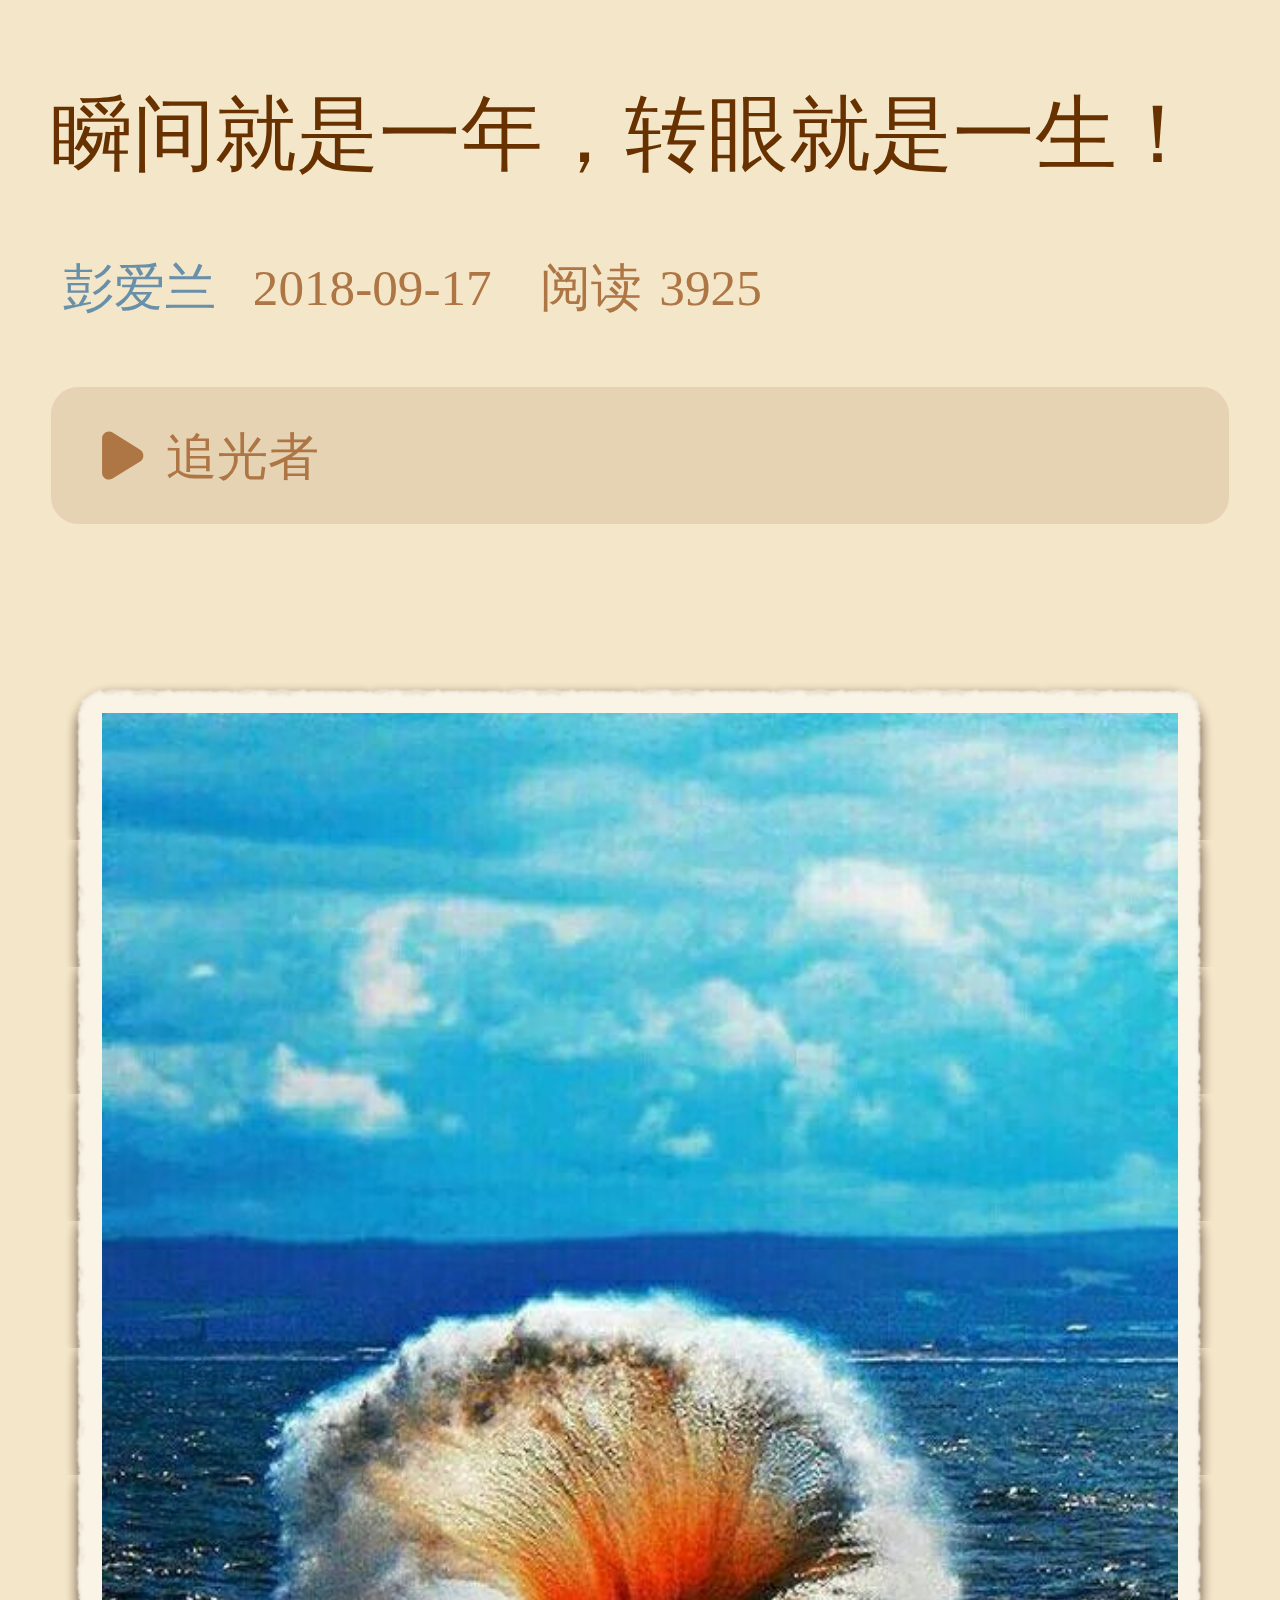
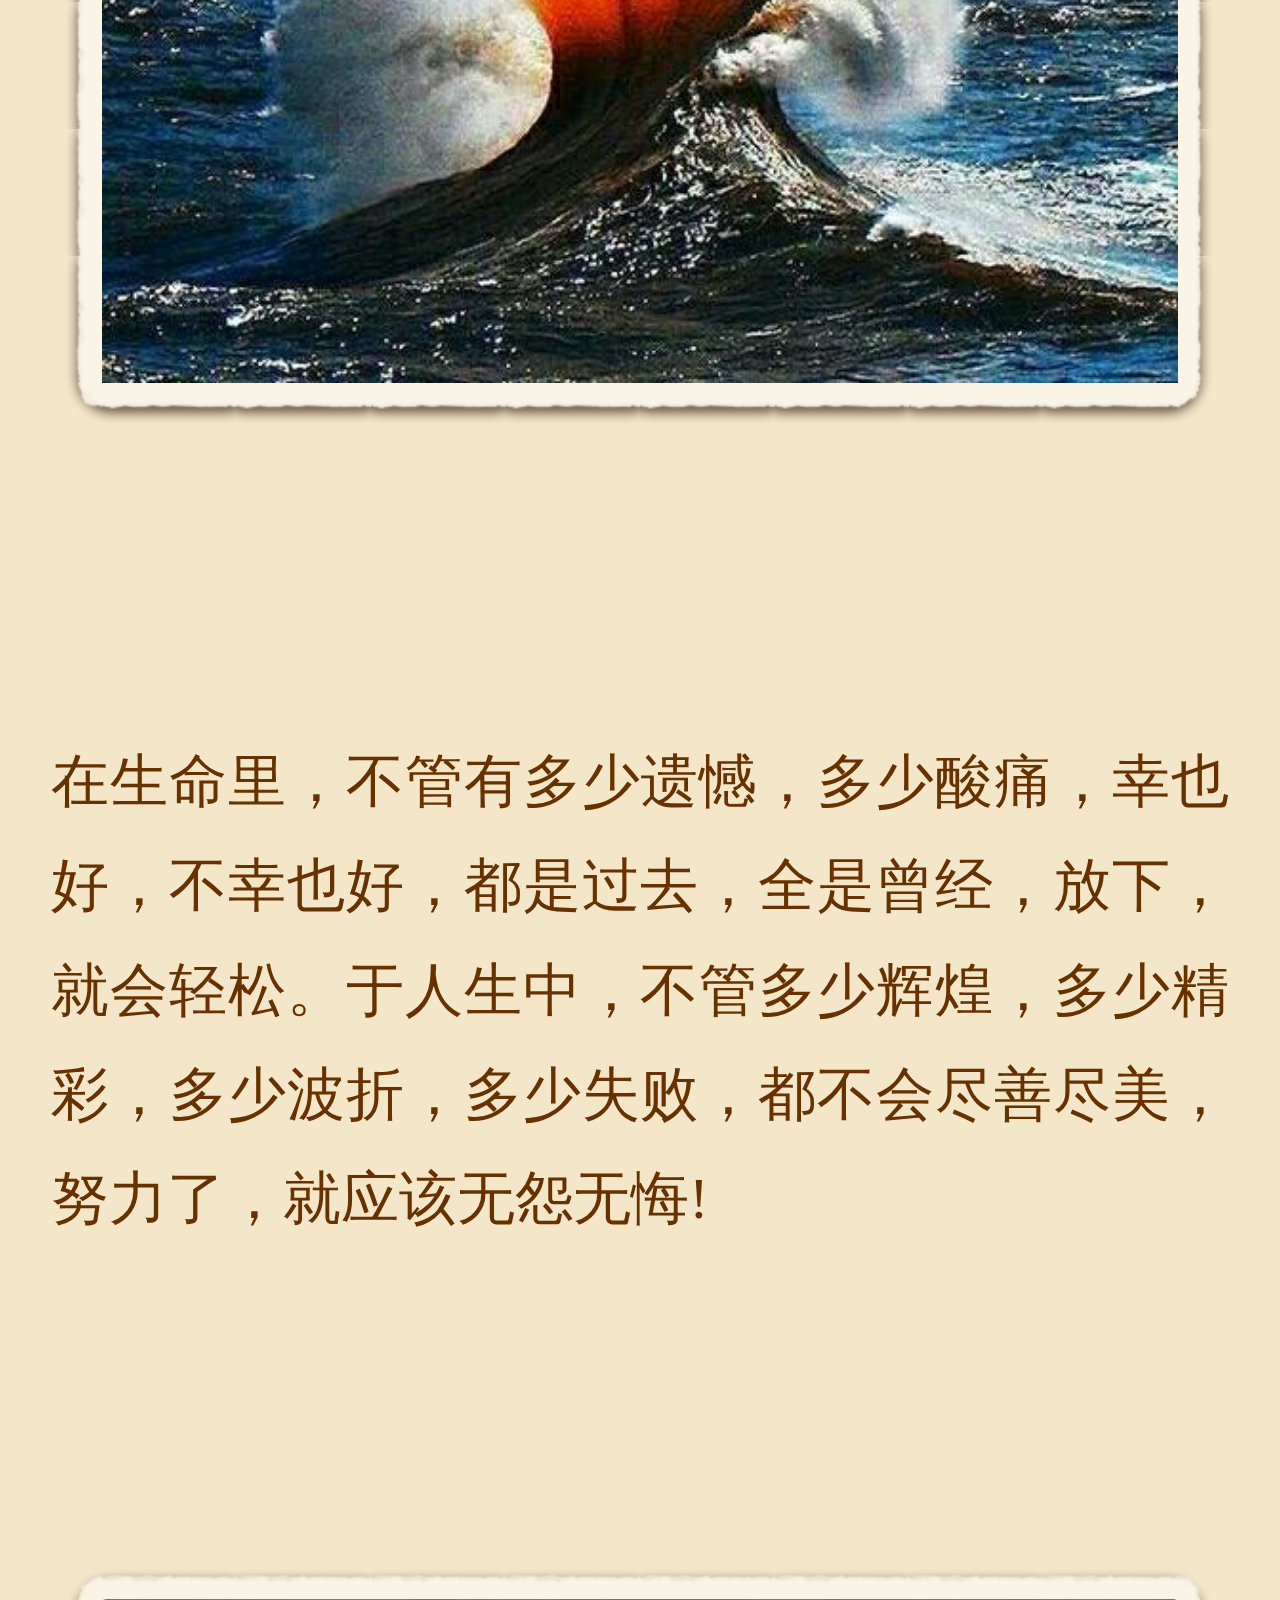
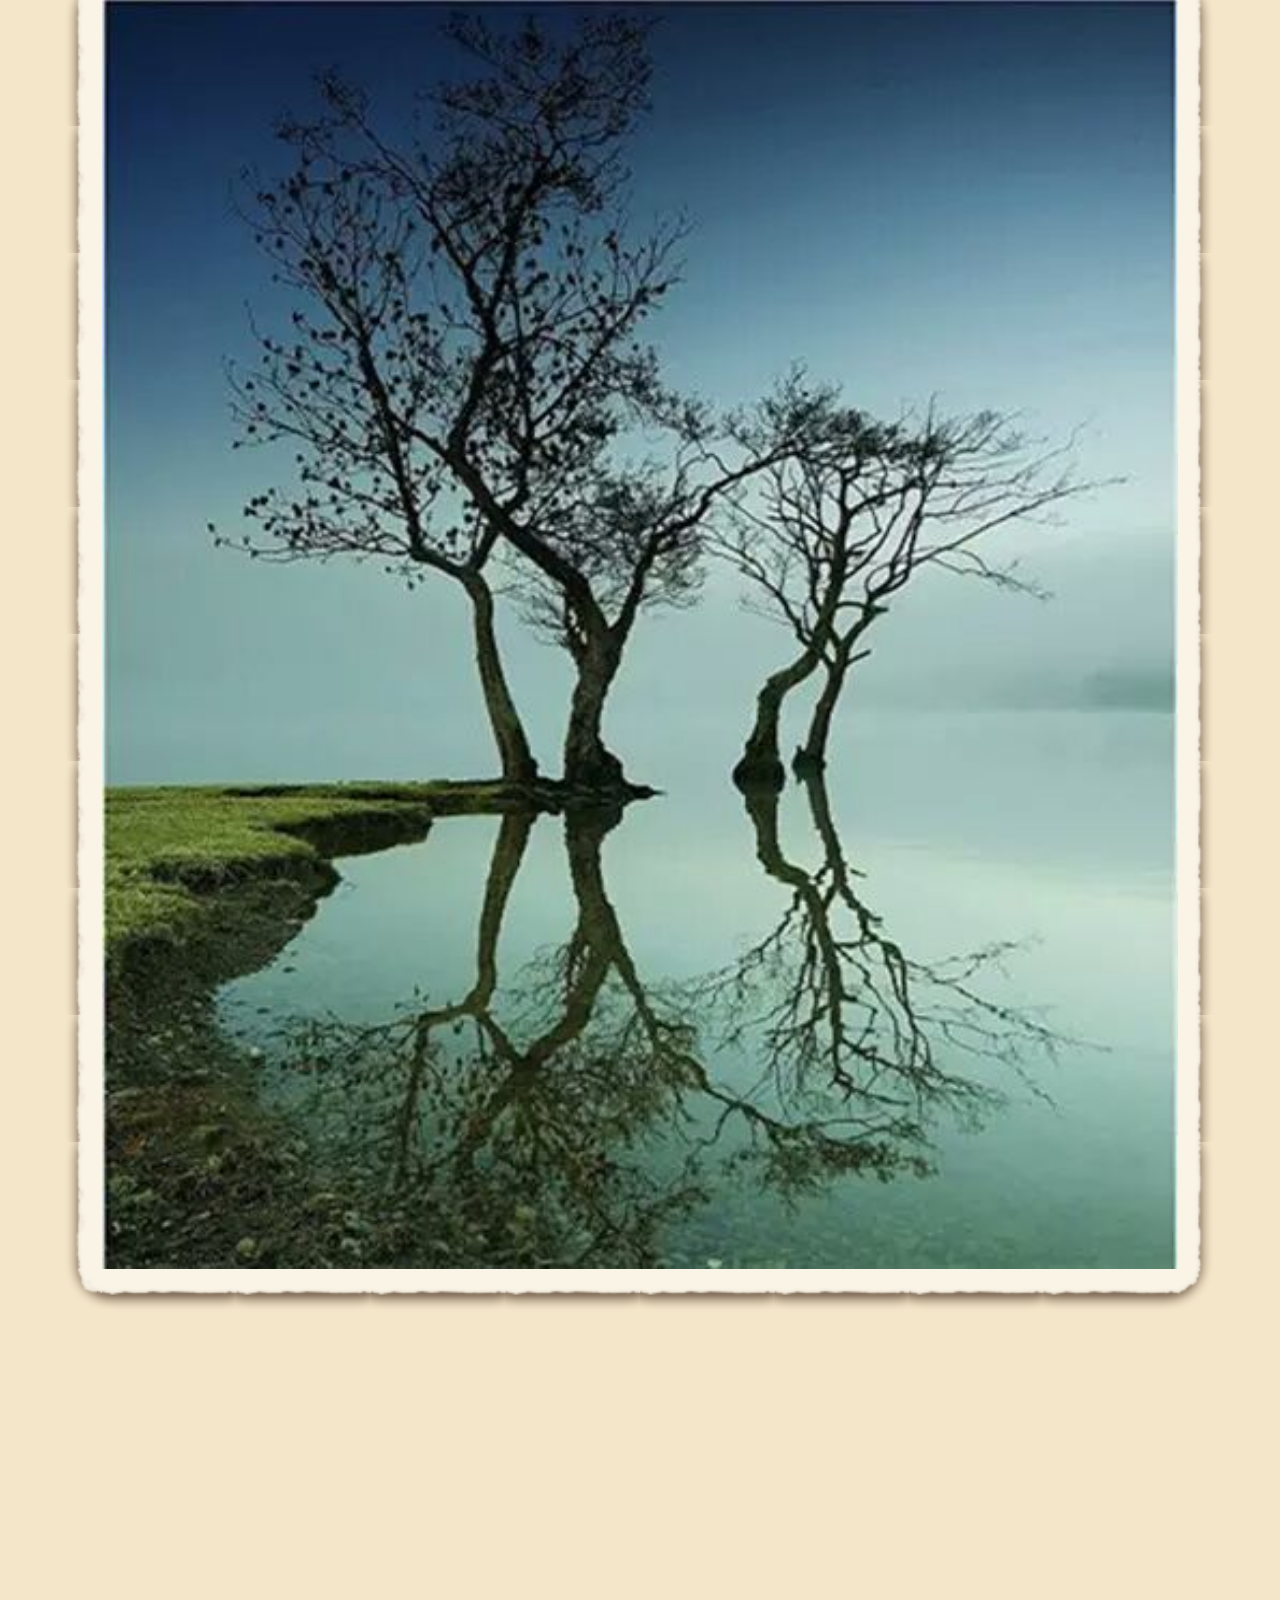
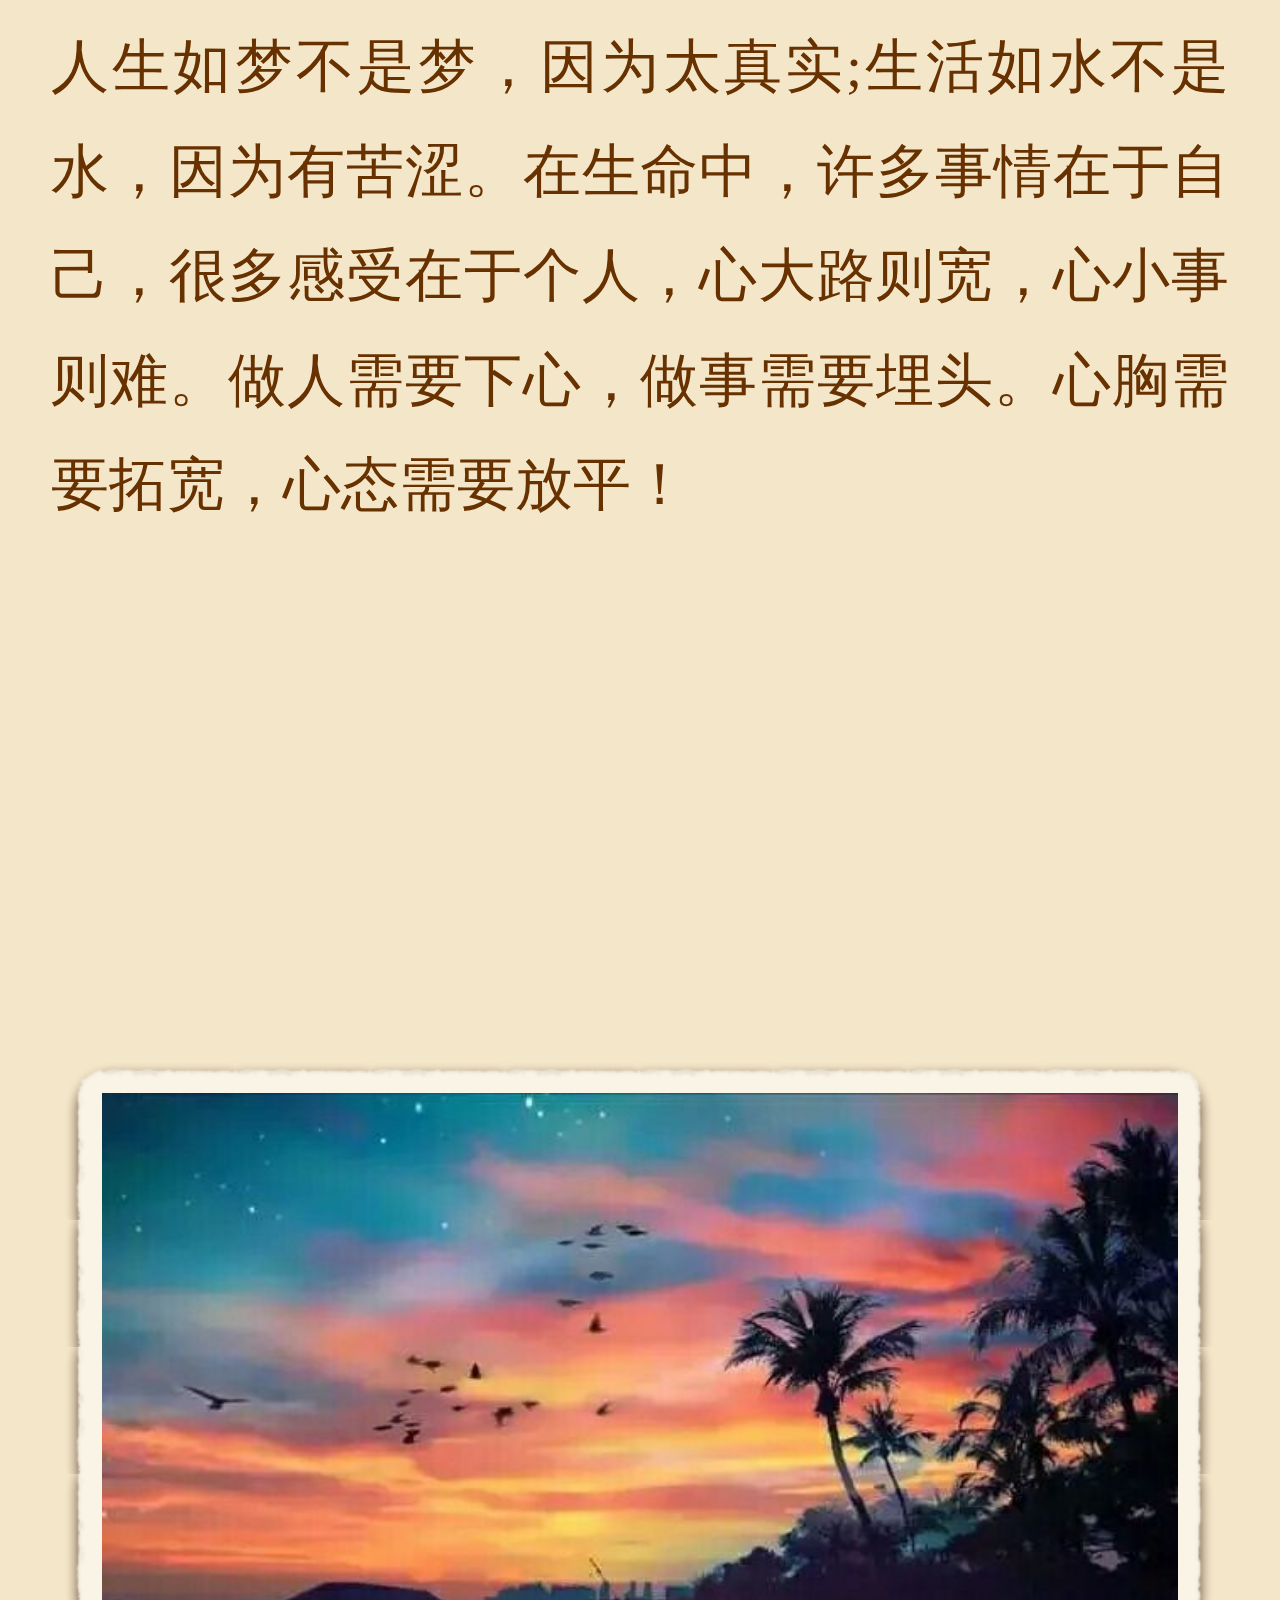
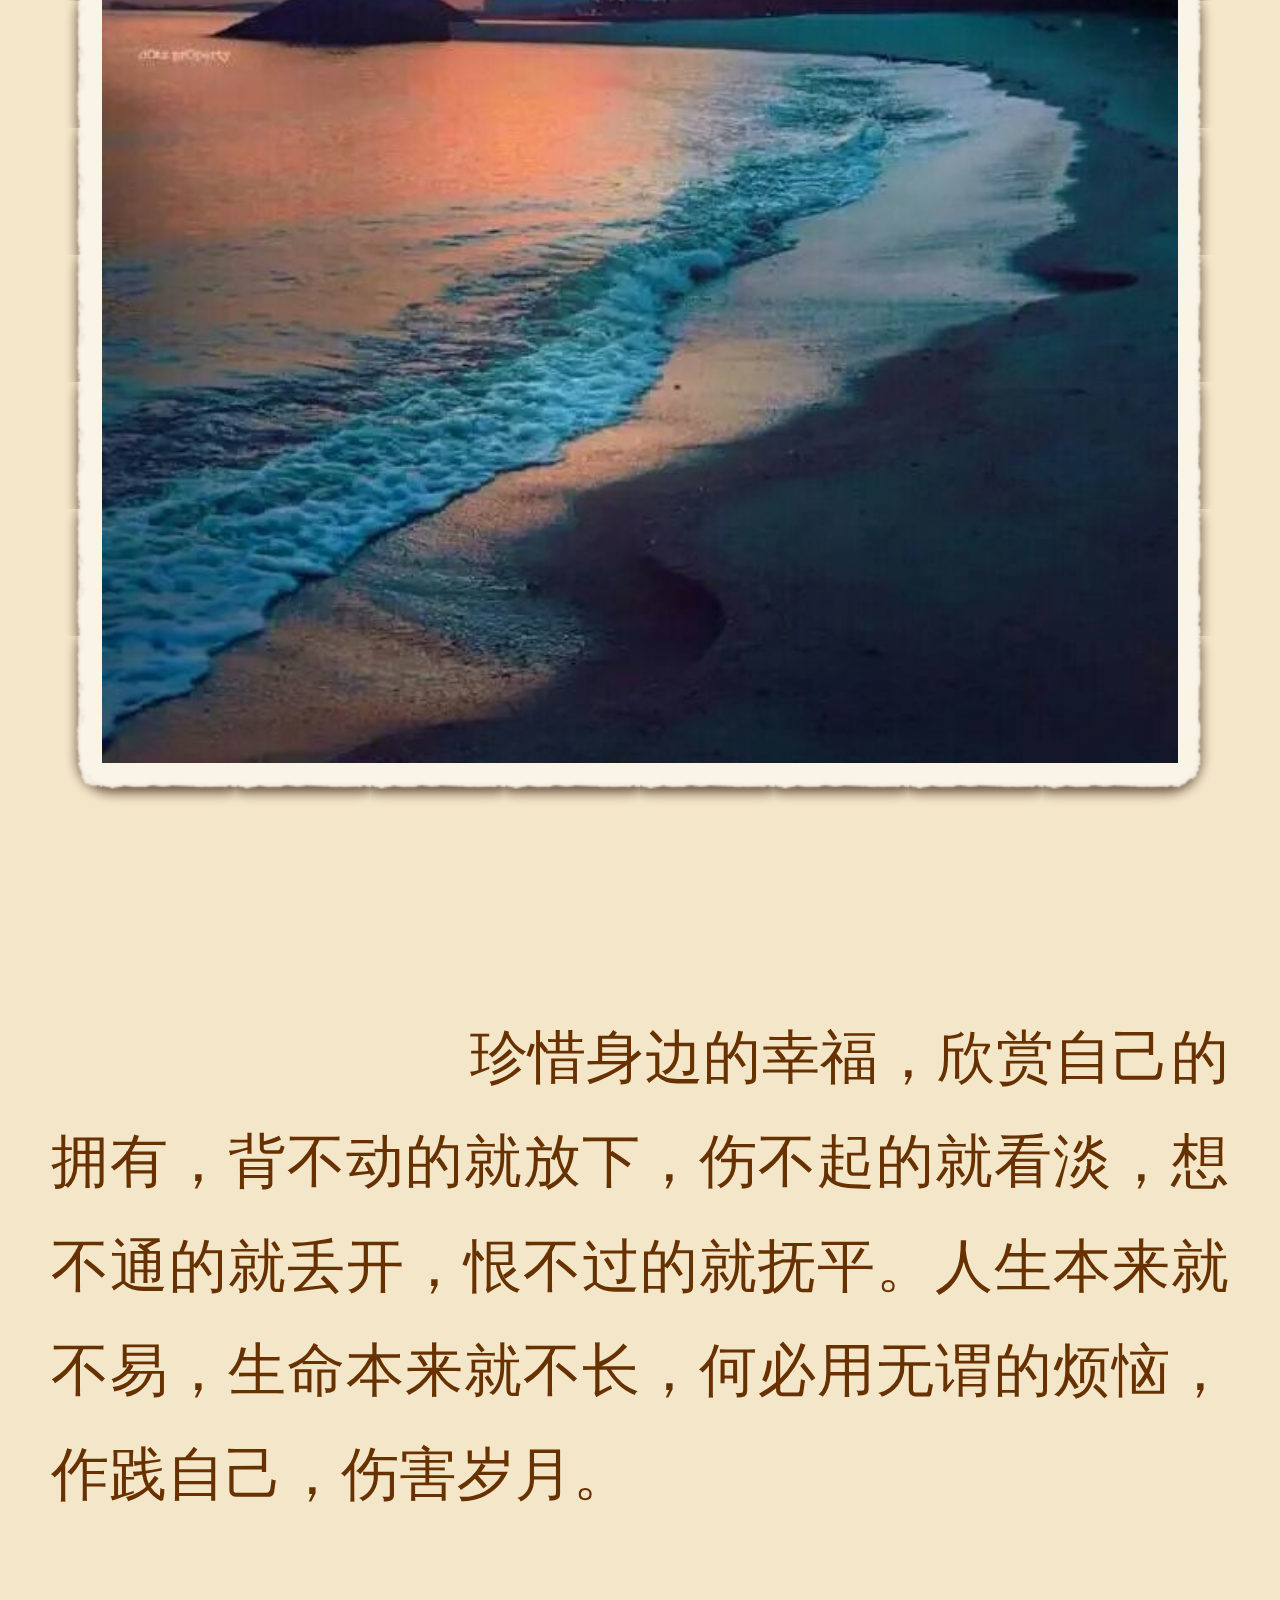
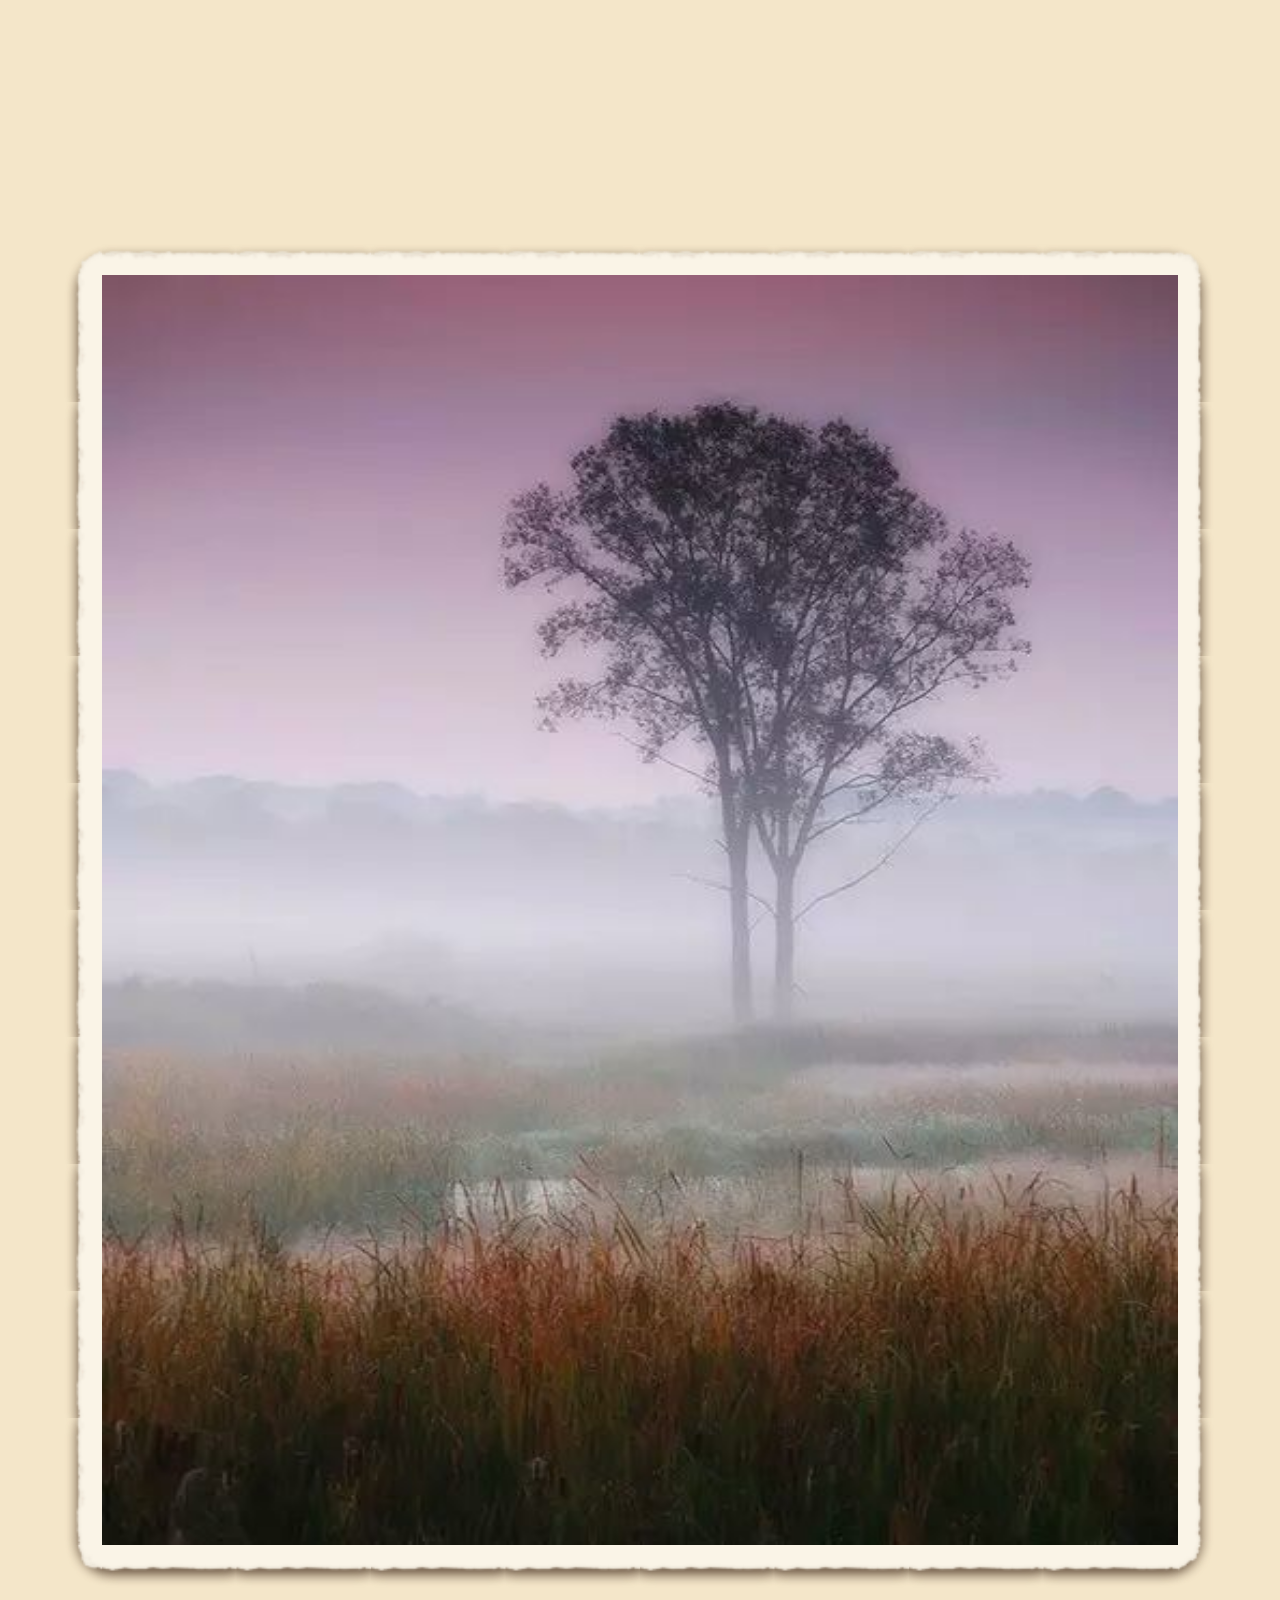
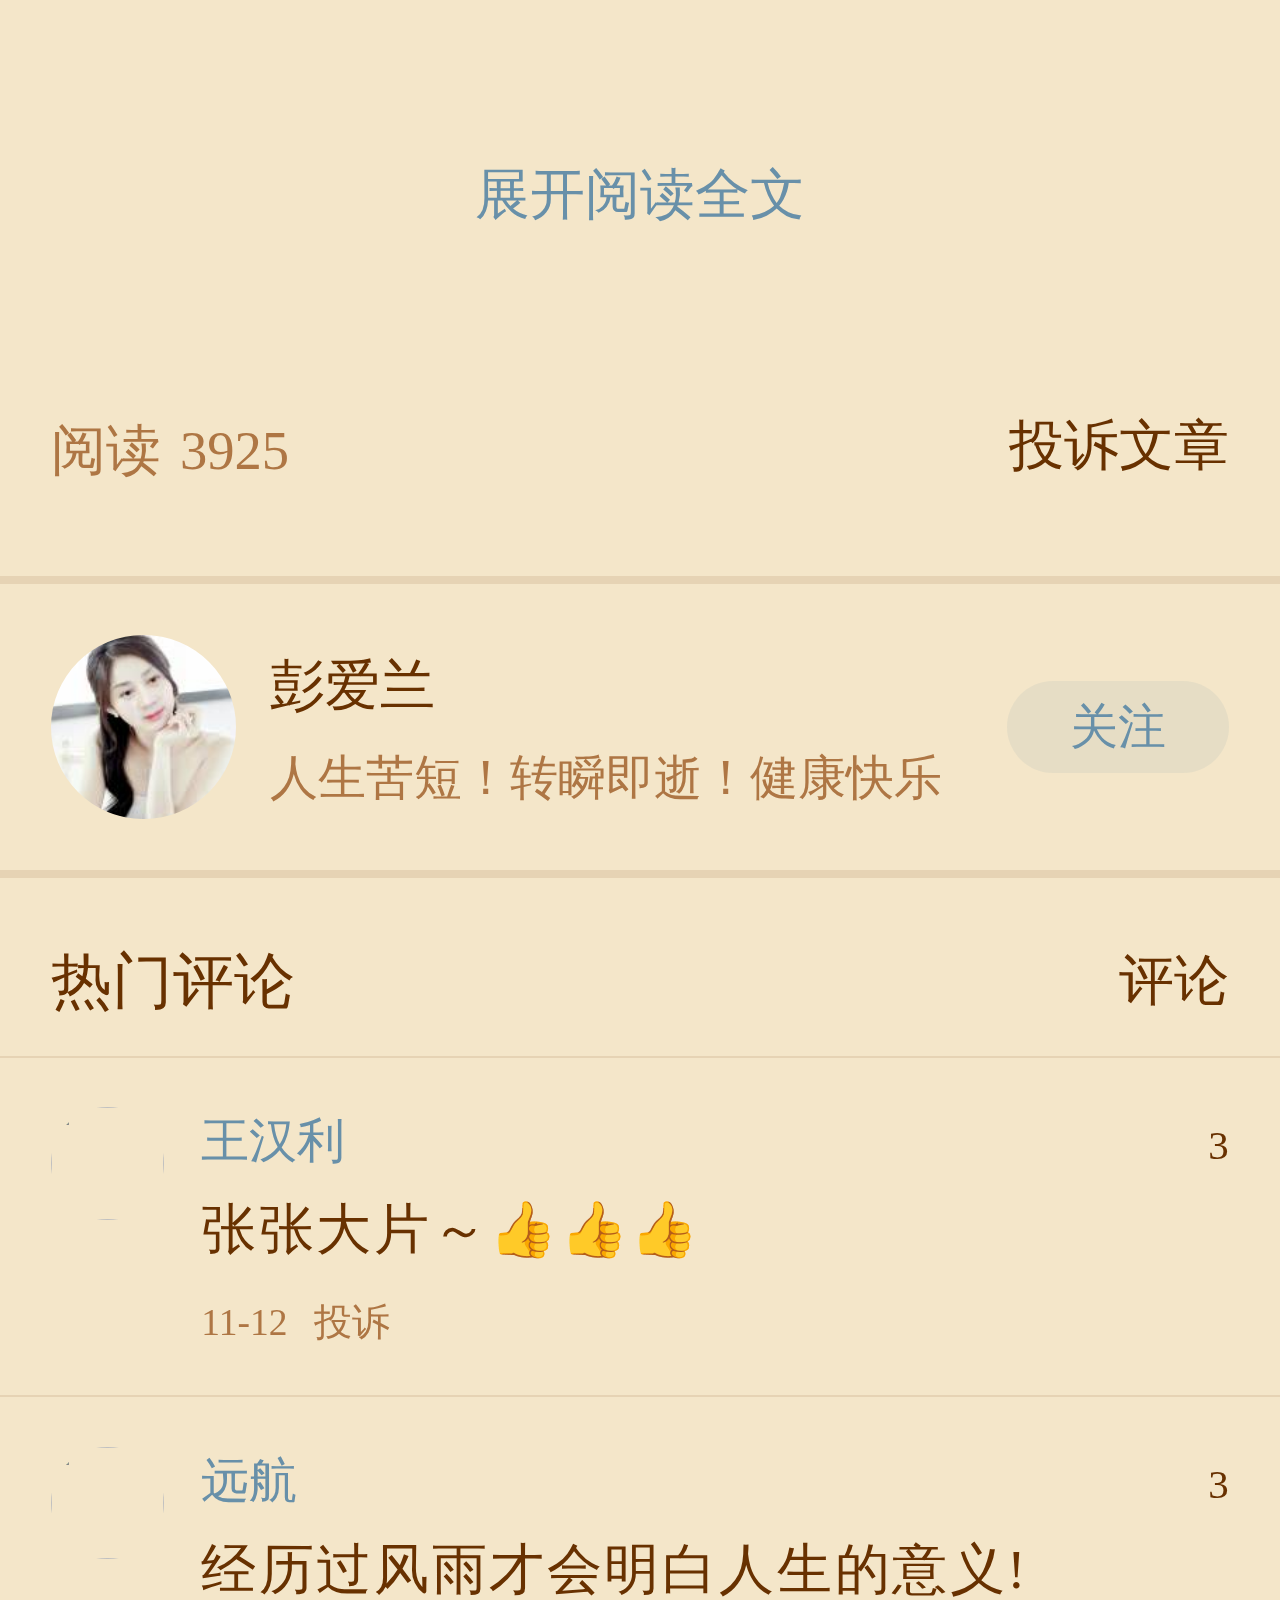
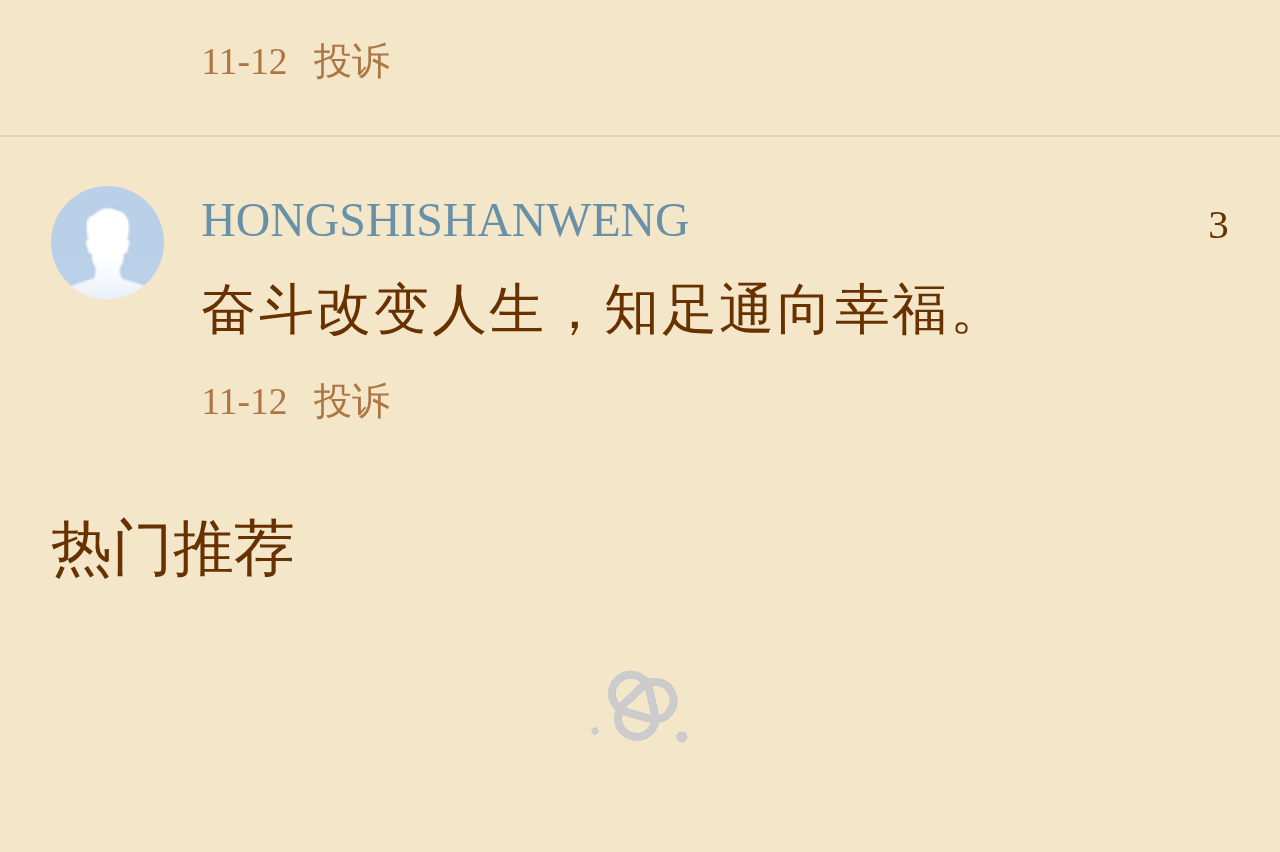
==== 111/index.html @ ae148551 "美篇" ====
<!DOCTYPE html>
<html lang="en">
<head>
    <meta charset="UTF-8">
    <meta name="viewport" content="width=device-width, initial-scale=1, maximum-scale=1, user-scalable=no">
    <title>瞬间就是一年，转眼就是一生！</title>
    <link rel="stylesheet" href="css/icon.css">
    <link rel="stylesheet" href="css/normalize.css">
    <link rel="stylesheet" href="css/index.css">
    <script type="text/javascript" src="js/rem.js"></script>
    <style>
        .mp-article-music-migu-fixed{display: none;}
        .mp-article-images-item-img,.mp-article-images-item{height: 7.44rem;width:6.3rem; background-size: cover;}
    </style>
</head>
<body>

<div class="mp-frame mp-article" style="background-color: rgb(244, 230, 201);  background-image: none;">
    <div class="mp-article-bgfixed repeat"></div>
    <div class="mp-article-head"></div>
    <div class="mp-article-tpl" style="min-height: 667px;">
        <div class="mp-article-content-container">
            <div class="mp-article-content">
                <div class="mp-article-content-head"></div>
                <div class="mp-article-content-area">
                    <div class="mp-article-caption">
                        <div class="mp-article-caption-wrap">
                            <div class="mp-article-caption-pure">
                                <h2 class="mp-article-caption-title">
                                    <em class="mp-article-caption-title-word" style="color: rgb(104, 49, 0);">
                                瞬间就是一年，转眼就是一生！
                            </em></h2>
                                <div class="mp-article-caption-subhead">
                                    <div class="mp-article-caption-subhead-author" style="color: rgb(104, 144, 169);">
                                        彭爱兰
                                    </div>
                                    <div class="mp-article-caption-subhead-info"><span
                                            class="mp-article-caption-subhead-time" style="color: rgb(174, 118, 68);">
        2018-09-17
      </span> <span class="mp-article-caption-subhead-count"
                    style="color: rgb(174, 118, 68);"><span>阅读</span><span>3925</span></span></div>
                                </div>
                            </div>  </div>
                    </div>
                    <div  class="mp-article-music">

                        <audio src="" id="media" width="1" height="1" preload></audio>

                        <div  class="mp-article-music-static" id="play-pause-button"
                             style="background-color: rgba(104, 49, 0, 0.1);">
                            <div class="mp-article-music-static-hand">
                                <i class="mp-article-music-static-play"
                                   style="color: rgb(174, 118, 68);"></i>
                            </div>
                            <div class="mp-article-music-static-title">
                                <span class="mp-article-music-static-music-name"
                                      style="color: rgb(174, 118, 68);">追光者</span>
                            </div>
                        </div>
                        <div data-v-48fe80ac=""  class="mp-article-music-migu-fixed" style="">
                            <div data-v-48fe80ac="" class="mp-article-music-fixed-icon"
                                 style="font-size: 32px; height: 32px; width: 32px; background-color: rgba(104, 49, 0, 0.6);">
                                <i data-v-48fe80ac="" class="iconfont icon-music"
                                   style="color: rgb(244, 230, 201);"></i></div>  </div> </div>
                      
                    <div class="mp-article-images">
                        <div class="mp-article-images-border">
                            <div class="mp-article-images-item"
                                 style="  background-color: rgba(255, 255, 255, 0);">
                                <div class="mp-article-images-item-mask" style="opacity: 0;"></div>
                                <img class="mp-article-images-item-img"
                                     src="image/1.jpg"
                                     style="border-color: rgb(255, 255, 255); "></div>

                        </div>
                    </div>  
                    <div class="mp-article-texts" style="color: rgb(104, 49, 0);">
                        <div class="mp-article-texts-word">
                            <h3>在生命里，不管有多少遗憾，多少酸痛，幸也好，不幸也好，都是过去，全是曾经，放下，就会轻松。于人生中，不管多少辉煌，多少精彩，多少波折，多少失败，都不会尽善尽美，努力了，就应该无怨无悔!<br>
                        </h3></div>
                    </div>  
                    <div class="mp-article-images">
                        <div class="mp-article-images-border">
                            <div class="mp-article-images-item"
                                 style="   background-color: rgba(255, 255, 255, 0);">
                                <div class="mp-article-images-item-mask" style="opacity: 0;"></div>
                                <img class="mp-article-images-item-img"
                                     src="image/2.jpg"
                                     lazy="loaded"
                                     style="border-color: rgb(255, 255, 255);   "></div>
                        </div>
                    </div>  
                    <div class="mp-article-texts" style="color: rgb(104, 49, 0);">
                        <div class="mp-article-texts-word">
                            <h3>人生如梦不是梦，因为太真实;生活如水不是水，因为有苦涩。在生命中，许多事情在于自己，很多感受在于个人，心大路则宽，心小事则难。做人需要下心，做事需要埋头。心胸需要拓宽，心态需要放平！<br>
                        </h3>
                        </div>
                    </div>  
                    <div class="mp-article-images">
                        <div class="mp-article-images-border">
                            <div class="mp-article-images-item" style="  ">
                                <div class="mp-article-images-item-mask"></div>
                                <img class="mp-article-images-item-img"
                                     src="image/3.jpg"
                                     lazy="loading"
                                     style="border-color: rgb(255, 255, 255);   "></div>
                        </div>
                    </div>  
                    <div class="mp-article-texts" style="color: rgb(104, 49, 0);">
                        <div class="mp-article-texts-word"><h3>
                            珍惜身边的幸福，欣赏自己的拥有，背不动的就放下，伤不起的就看淡，想不通的就丢开，恨不过的就抚平。人生本来就不易，生命本来就不长，何必用无谓的烦恼，作践自己，伤害岁月。<br></h3>
                        </div>
                    </div>  
                    <div class="mp-article-images">
                        <div class="mp-article-images-border">
                            <div class="mp-article-images-item" style="  ">
                                <div class="mp-article-images-item-mask"></div>
                                <img class="mp-article-images-item-img"
                                     src="image/4.jpg"
                                     lazy="loading"
                                     style="border-color: rgb(255, 255, 255);   "></div>
                        </div>
                    </div>  
                    <div class="mp-article-texts" style="color: rgb(104, 49, 0); display: none;">
                        <div class="mp-article-texts-word">
                            <h3>从容达观一些，轻松自在一些，豁达随意一些。凡事当有度，做人应知足，追求完满的人生是好的，向往高质量的生活是好的，但在通往前行的路上，别忘了带上知足的心！<br></h3>
                        </div>
                    </div>  
                    <div class="mp-article-images" style="display: none;">
                        <div class="mp-article-images-border">
                            <div class="mp-article-images-item" style="  ">
                                <div class="mp-article-images-item-mask"></div>
                                <img class="mp-article-images-item-img"
                                     src="image/5.jpg"
                                     lazy="loading"
                                     style="border-color: rgb(255, 255, 255);   "></div>
                        </div>
                    </div>  
                    <div class="mp-article-texts" style="color: rgb(104, 49, 0); display: none;">
                        <div class="mp-article-texts-word"><h3>
                            人生不过四季：春、夏、秋、冬，四季虽能轮回，但生命不会重来，只有春种一粒粟，才能秋收万颗子。<br></h3></div>
                    </div>  
                    <div class="mp-article-images" style="display: none;">
                        <div class="mp-article-images-border">
                            <div class="mp-article-images-item" style="  ">
                                <div class="mp-article-images-item-mask"></div>
                                <img class="mp-article-images-item-img"
                                     src="image/6.jpg"
                                     lazy="loading"
                                     style="border-color: rgb(255, 255, 255);  "></div>
                        </div>
                    </div>  
                    <div class="mp-article-texts" style="color: rgb(104, 49, 0); display: none;">
                        <div class="mp-article-texts-word">
                            <h3>其实，生命不过三天：昨天、今天、明天，日夜虽能更替，但是，昨天如水，逝而不返；今天虽在，正在流走；明天在即，却也来之即逝，只有放下昨天，珍惜今天，才能无悔明天。<br></h3>
                        </div>
                    </div>  
                    <div class="mp-article-images" style="display: none;">
                        <div class="mp-article-images-border">
                            <div class="mp-article-images-item" style="  ">
                                <div class="mp-article-images-item-mask"></div>
                                <img class="mp-article-images-item-img"
                                     src="image/7.jpg"
                                     lazy="loading"
                                     style="border-color: rgb(255, 255, 255);  "></div>
                        </div>
                    </div>  
                    <div class="mp-article-texts" style="color: rgb(104, 49, 0); display: none;">
                        <div class="mp-article-texts-word"><h3>
                            其实，生活不过两天，白天、黑天，日夜交换，日子不息，唯有心情好，才能质量高。一瞬间就是一年，一转眼就是一生。<br></h3></div>
                    </div>  
                    <div class="mp-article-images" style="display: none;">
                        <div class="mp-article-images-border">
                            <div class="mp-article-images-item" style="  ">
                                <div class="mp-article-images-item-mask"></div>
                                <img class="mp-article-images-item-img"
                                     src="image/8.jpg"
                                     lazy="loading"
                                     style="border-color: rgb(255, 255, 255);  "></div>
                        </div>
                    </div>  
                    <div class="mp-article-texts" style="color: rgb(104, 49, 0); display: none;">
                        <div class="mp-article-texts-word" style="text-align: c">
                            <h3> 要平凡，但不平庸；</h3>
                            <h3> 要大胆，但不大意；</h3>
                            <h3> 要敢说，但不空说；</h3>
                            <h3> 要多思，但不乱思；</h3>
                            <h3> 要大干，但不蛮干；</h3>
                            <h3> 要谦让，但不迁就；</h3>
                            <h3> 要虚心，但不虚荣；</h3>
                            <h3> 要勇敢，但不蛮横。
                                活泼而守纪律，天真而不幼稚，
                                勇敢而不鲁莽，倔强而有原则，
                                热情而不冲动，乐观而不盲目。<br></h3>
                        </div>
                    </div>  
                    <div class="mp-article-images" style="display: none;">
                        <div class="mp-article-images-border">
                            <div class="mp-article-images-item" style="  ">
                                <div class="mp-article-images-item-mask"></div>
                                <img class="mp-article-images-item-img"
                                     src="image/9.jpg"
                                     lazy="loading"
                                     style="border-color: rgb(255, 255, 255);  "></div>
                        </div>
                    </div>  
                    <div class="mp-article-texts" style="color: rgb(104, 49, 0); display: none;">
                        <div class="mp-article-texts-word">
                            <h3>在这个世界上，用情感活着是悲剧，用理智活着是喜剧。没有崎岖坎坷不叫攀登，没有痛苦烦恼不叫人生。<br></h3>
                        </div>
                    </div>     </div>
                <div class="mp-article-content-more" style="color: rgb(104, 144, 169);">
                    <div class="mp-article-content-more-wrap"><em class="mp-article-content-more-text">展开阅读全文</em> <i
                            class="mp-article-content-more-icon iconfont icon-arrow"></i></div>
                </div>
            </div>
            <div class="print-button"></div>
        </div>
    </div>
    <div class="mp-article-main">
        <div class="mp-report">
            <div class="mp-report-wrap">
                <div class="mp-report-read" style="color: rgb(174, 118, 68);"><em class="mp-report-read-title">阅读</em>
                    <span class="mp-report-read-count">
        3925
      </span></div>  <a class="mp-report-link" style="color: rgb(104, 49, 0);" href="complaint.html">投诉文章</a></div>
        </div>
        <div class="mp-author-link"
             style="border-top: 8px solid rgba(104, 49, 0, 0.1); border-bottom: 8px solid rgba(104, 49, 0, 0.1);">
            <div class="mp-author-link-wrap">
                <div class="mp-author-link-head"><img src="image/132.jpg" class="mp-author-link-head-img">
                </div>
                <div class="mp-author-link-hand"><span class="mp-author-link-hand-btn"
                                                       style="background-color: rgba(104, 144, 169, 0.1); color: rgb(104, 144, 169);">关注</span>
                </div>
                <div class="mp-author-link-cont"><h3 class="mp-author-link-cap" style="color: rgb(104, 49, 0);">
                    彭爱兰
                </h3>
                    <div class="mp-author-link-desc"><span style="color: rgb(174, 118, 68);">人生苦短！转瞬即逝！健康快乐每一天！</span>
                    </div>
                </div>
            </div>
        </div>
        <div class="mp-comment">
            <div class="mp-comment-wrap">
                <div class="mp-comment-qrcode-banner"></div>
                <div class="mp-comment-head"><h3 class="mp-comment-caption" style="color: rgb(104, 49, 0);"><em
                        class="mp-comment-caption-txt">热门评论</em> </h3>
                    <div class="mp-comment-editor" style="color: rgb(104, 49, 0);"><i
                            class="mp-comment-editor-icon iconfont icon-tianjiapinglun"></i> <em
                            class="mp-comment-editor-txt">评论</em></div>
                </div>
                <!--<div class="mp-comment-area">
                    <div class="mp-comment-loading"><img src="image/133.gif"></div>
                </div>-->

                <div class="mp-comment-area">
                    <ul class="mp-comment-list">
                        <li class="mp-comment-list-item">
                            <div class="mp-comment-list-line" style="border-color: rgba(104, 49, 0, 0.1);"></div><!---->
                            <div class="mp-comment-list-view"><img
                                    src="./瞬间就是一年，转眼就是一生！_files/5d129791d7594b4796a5040d220053b2.jpg"
                                    class="mp-comment-list-view-img"> <!----></div>
                            <div class="mp-comment-list-area">
                                <div class="mp-comment-list-head">
                                    <div class="mp-comment-list-user" style="color: rgb(104, 144, 169);"><em
                                            class="mp-comment-list-user-txt">王汉利</em></div>
                                    <div class="mp-comment-list-thumbs" style="color: rgb(104, 49, 0);"><i
                                            class="mp-comment-list-thumbs-icon iconfont  icon-zan"></i> <span
                                            class="mp-comment-list-thumbs-txt">
                    3
                  </span></div>
                                </div>
                                <div class="mp-comment-list-word">
                                    <div class="mp-comment-list-word-detail">
                                        <div class="mp-comment-list-word-detail-cont" style="color: rgb(104, 49, 0);">
                                            张张大片～👍👍👍
                                        </div>
                                    </div>
                                    <div class="mp-comment-list-word-hand" style="color: rgb(104, 144, 169);">全文</div>
                                </div> <!---->
                                <div class="mp-comment-list-date">
                                    <div class="mp-comment-list-date-txt" style="color: rgb(174, 118, 68);"><span
                                            class="mp-comment-list-date-time">11-12</span> <span
                                            class="mp-comment-list-date-report">投诉</span></div>
                                </div>
                            </div>
                        </li>
                        <li class="mp-comment-list-item">
                            <div class="mp-comment-list-line" style="border-color: rgba(104, 49, 0, 0.1);"></div><!---->
                            <div class="mp-comment-list-view"><img src="./瞬间就是一年，转眼就是一生！_files/132(1)"
                                                                   class="mp-comment-list-view-img"> <!----></div>
                            <div class="mp-comment-list-area">
                                <div class="mp-comment-list-head">
                                    <div class="mp-comment-list-user" style="color: rgb(104, 144, 169);"><em
                                            class="mp-comment-list-user-txt">远航</em></div>
                                    <div class="mp-comment-list-thumbs" style="color: rgb(104, 49, 0);"><i
                                            class="mp-comment-list-thumbs-icon iconfont  icon-zan"></i> <span
                                            class="mp-comment-list-thumbs-txt">
                    3
                  </span></div>
                                </div>
                                <div class="mp-comment-list-word">
                                    <div class="mp-comment-list-word-detail">
                                        <div class="mp-comment-list-word-detail-cont" style="color: rgb(104, 49, 0);">
                                            经历过风雨才会明白人生的意义!
                                        </div>
                                    </div>
                                    <div class="mp-comment-list-word-hand" style="color: rgb(104, 144, 169);">全文</div>
                                </div> <!---->
                                <div class="mp-comment-list-date">
                                    <div class="mp-comment-list-date-txt" style="color: rgb(174, 118, 68);"><span
                                            class="mp-comment-list-date-time">11-12</span> <span
                                            class="mp-comment-list-date-report">投诉</span></div>
                                </div>
                            </div>
                        </li>
                        <li class="mp-comment-list-item">
                            <div class="mp-comment-list-line" style="border-color: rgba(104, 49, 0, 0.1);"></div><!---->
                            <div class="mp-comment-list-view"><img
                                    src="[data-uri]"
                                    class="mp-comment-list-view-img"> <!----></div>
                            <div class="mp-comment-list-area">
                                <div class="mp-comment-list-head">
                                    <div class="mp-comment-list-user" style="color: rgb(104, 144, 169);"><em
                                            class="mp-comment-list-user-txt">HONGSHISHANWENG</em></div>
                                    <div class="mp-comment-list-thumbs" style="color: rgb(104, 49, 0);"><i
                                            class="mp-comment-list-thumbs-icon iconfont  icon-zan"></i> <span
                                            class="mp-comment-list-thumbs-txt">
                    3
                  </span></div>
                                </div>
                                <div class="mp-comment-list-word">
                                    <div class="mp-comment-list-word-detail">
                                        <div class="mp-comment-list-word-detail-cont" style="color: rgb(104, 49, 0);">
                                            奋斗改变人生，知足通向幸福。
                                        </div>
                                    </div>
                                    <div class="mp-comment-list-word-hand" style="color: rgb(104, 144, 169);">全文</div>
                                </div> <!---->
                                <div class="mp-comment-list-date">
                                    <div class="mp-comment-list-date-txt" style="color: rgb(174, 118, 68);"><span
                                            class="mp-comment-list-date-time">11-12</span> <span
                                            class="mp-comment-list-date-report">投诉</span></div>
                                </div>
                            </div>
                        </li>
                    </ul> <!----> <!----> </div>

            </div>
        </div>
        <div class="mp-recommend">
            <div class="mp-recommend-wrap"><h3 class="mp-recommend-caption" style="color: rgb(104, 49, 0);">
                <span>热门推荐</span></h3>
                <div class="mp-recommend-cont">
                    <div class="mp-recommend-loading"><img src="image/133.gif"></div>
                     </div>
            </div>
        </div>
    </div>
    <div class="mp-article-foot" style="margin-top: 60px;"></div>

</div>
</div>





</body>
<script type="text/javascript" src="js/jquery.min.js"></script>
<script type="text/javascript" src="js/vue.min.js"></script>
<script type="text/javascript" src="js/music.js"></script>
<script type="text/javascript" src="js/index.js"></script>
</html>
---- 111/css/icon.css ----
@font-face {
    font-family: iconfont;
    src: url(//ss2.meipian.me/cdn/article/app/tpl-common/fonts/iconfont.48691c3.eot);
    src: url(//ss2.meipian.me/cdn/article/app/tpl-common/fonts/iconfont.48691c3.eot#iefix) format("embedded-opentype"), url(//ss2.meipian.me/cdn/article/app/tpl-common/fonts/iconfont.0669567.ttf) format("truetype"), url(//ss2.meipian.me/cdn/article/app/tpl-common/img/iconfont.6acafcb.svg#iconfont) format("svg")
}
.iconfont {
    font-family: iconfont !important;
    font-size: .16rem;
    font-style: normal;
    -webkit-font-smoothing: antialiased;
    -moz-osx-font-smoothing: grayscale
}
.icon-ioscloseoutline:before {
    content: "\E634"
}
.icon-close:before {
    content: "\E63C"
}
.icon-icon-test:before {
    content: "\E622"
}
.icon-replay:before {
    content: "\E7AB"
}
.icon-zhongbo:before {
    content: "\E621"
}
.icon-mp:before {
    content: "\E602"
}
.icon-meipianlogo:before {
    content: "\E603"
}
.icon-zan:before {
    content: "\E604"
}
.icon-zanpast:before {
    content: "\E605"
}
.icon-arrow:before {
    content: "\E606"
}
.icon-download:before {
    content: "\E607"
}
.icon-music:before {
    content: "\E608"
}
.icon-hua:before {
    content: "\E609"
}
.icon-hua1:before {
    content: "\E60A"
}
.icon-shijian:before {
    content: "\E60B"
}
.icon-yuedu:before {
    content: "\E60C"
}
.icon-iconfontlink:before {
    content: "\E60D"
}
.icon-play:before {
    content: "\E60E"
}
.icon-pause:before {
    content: "\E60F"
}
.icon-ok:before {
    content: "\E610"
}
.icon-gou:before {
    content: "\E611"
}
.icon-xiazai:before {
    content: "\E612"
}
.icon-xiazai1:before {
    content: "\E613"
}
.icon-pinglun:before {
    content: "\E614"
}
.icon-dianzan:before {
    content: "\E615"
}
.icon-yuedu1:before {
    content: "\E616"
}
.icon-pinglun1:before {
    content: "\E617"
}
.icon-tianjiapinglun:before {
    content: "\E635"
}
.icon-guanzhu:before {
    content: "\E638"
}
.icon-yinle:before {
    content: "\E639"
}
.icon-zanting:before {
    content: "\E640"
}
.icon-shuangjiantou:before {
    content: "\E641"
}
.icon-cailing:before {
    content: "\E642"
}
.icon-bofang:before {
    content: "\E643"
}
.icon-quanxianshezhi:before {
    content: "\E64E"
}
.icon-choujianpinggu:before {
    content: "\E64F"
}
.icon-yonghushenhe:before {
    content: "\E650"
}
.icon-shujutongji:before {
    content: "\E651"
}
.icon-jubao:before {
    content: "\E652"
}
.icon-wenzhangshenhe:before {
    content: "\E655"
}
.icon-celvepeizhi:before {
    content: "\E656"
}
.icon-wenzhangshenhetongji:before {
    content: "\E659"
}
.icon-wenzhangshensu:before {
    content: "\E65A"
}
.icon-shipinshenhe:before {
    content: "\E65B"
}
.icon-yunyinghuodong:before {
    content: "\E65C"
}
.icon-sousuo:before {
    content: "\E663"
}
.icon-shipinpinglun:before {
    content: "\E66F"
}
.icon-cailing1:before {
    content: "\E69E"
}
.icon-rilijiantouzuoshuang1:before {
    content: "\E6A0"
}
.icon-music_circle_icon:before {
    content: "\E6A1"
}
.icon-zanshang:before {
    content: "\E6A8"
}
.icon-hebingxingzhuang:before {
    content: "\E601"
}
.icon-ditu_jiantou:before {
    content: "\E6B9"
}
---- 111/css/index.css ----
.mp-article {
    background-image: url([data-uri])
}
.mp-article .mp-article-bgfixed {
    background-image: url(//ss2.meipian.me/cdn/article/app/tpl-basis/img/mp-article-bg-fixed.1f26c2e.png)
}
.mp-article .mp-article-bgfixed > .mp-article-bgfixed-mask {
    background-image: url([data-uri])
}
.mp-article .mp-article-caption {
    background-image: url([data-uri])
}
.mp-article .mp-article-music .mp-article-music-fixed-custom {
    background-image: url([data-uri])
}
.mp-article .mp-article-images .mp-article-images-corner-left-top {
    background-image: url([data-uri])
}
.mp-article .mp-article-images .mp-article-images-corner-right-top {
    background-image: url([data-uri])
}
.mp-article .mp-article-images .mp-article-images-corner-left-bottom {
    background-image: url([data-uri])
}
.mp-article .mp-article-images .mp-article-images-corner-right-bottom {
    background-image: url([data-uri])
}
.mp-article .mp-article-images .mp-article-images-border {
    border-image-source: url([data-uri])
}

.mp-frame {  margin: 0 auto  }

.mp-article {
    margin: 0 auto;
    overflow: hidden;
    min-height: 100%;
    background-position: top;
    background-repeat: repeat
}
.mp-article.auto {
    background-size: auto auto
}
.mp-article.cover {
    background-size: 100% auto
}

.mp-article .mp-article-foot, .mp-article .mp-article-head, .mp-article .mp-article-main, .mp-article .mp-article-tpl {
    margin: 0 auto
}
.mp-article .mp-article-head {
    overflow: hidden
}
.mp-article .mp-article-tpl {
    min-height: 1rem;
    position: relative;
    z-index: 2
}
.mp-article .mp-article-main {
    position: relative;
    z-index: 1
}
.mp-article-bgfixed {
    position: fixed;
    left: 0;
    right: 0;
    bottom: 0;
    top: 0;
    z-index: 0;
    margin: auto;
    background-repeat: no-repeat;
    background-position: top;
    background-size: 100% auto
}
.mp-article-bgfixed.blur {
    -webkit-filter: blur(.18rem);
    filter: blur(.18rem)
}
.mp-article-bgfixed.contain {
    background-size: contain
}
.mp-article-bgfixed.cover {
    background-size: cover
}
.mp-article-bgfixed.absolute {
    position: absolute
}
.mp-article-bgfixed.repeat {
    background-size: 100% auto;
    background-repeat: repeat-y
}
.mp-article-bgfixed .mp-article-bgfixed-mask {
    position: absolute;
    left: 0;
    right: 0;
    bottom: 0;
    top: 0;
    margin: auto;
    background-repeat: repeat-y;
    background-position: 0 100%
}

.mp-article .mp-article-tpl-cont {
    position: relative
}
.mp-article .mp-article-tpl-cont > img {
    position: absolute;
    top: 0;
    left: 0;
    bottom: 0;
    margin: auto;
    right: 0;
    width: 1rem;
    height: 1rem
}





.mp-article-content {
    min-height: 1rem
}

.mp-article-content .mp-article-content-head {
    margin: 0 auto
}

.mp-article-content .mp-article-content-area {
    margin: 0 auto;
    overflow: hidden
}

.mp-article-content .mp-article-content-more {
    margin: 0 auto;
    height: 1.78rem;
    text-align: center
}

.mp-article-content .mp-article-content-more-wrap {
    margin: 0 auto;
    overflow: hidden
}

.mp-article-content .mp-article-content-more-text {
    display: block;
    color: inherit;
    text-align: center;
    height: .42rem;
    line-height: .42rem;
    font-size: .32rem;
    margin-top: .45rem;
    font-style: normal
}

.mp-article-content .mp-article-content-more-icon {
    margin: 0 auto;
    display: block;
    margin-top: .25rem;
    font-style: normal;
    width: .2rem;
    height: .2rem;
    -webkit-transform: rotate(90deg);
    -ms-transform: rotate(90deg);
    transform: rotate(90deg)
}
.mp-fixed-download-down[data-v-3f584b70] {
    position: fixed;
    margin: 0 auto;
    left: 0;
    right: 0;
    bottom: 0;
    z-index: 100000;
    font-family: PingFangSC-Regular
}

.mp-fixed-download-down .bottom-header-box-img[data-v-3f584b70] {
    position: absolute;
    left: .2rem;
    bottom: .14rem;
    width: 1.34rem;
    height: 1.34rem;
    box-sizing: border-box;
    border: .02rem solid #fff;
    background: #fff;
    border-radius: 50%;
    overflow: hidden;
    z-index: 1
}

.mp-fixed-download-down .bottom-header-box-img img[data-v-3f584b70] {
    width: 100%
}

.mp-fixed-download-down .mp-fixed-download-author[data-v-3f584b70] {
    width: 100%;
    height: 1.2rem;
    position: relative;
    -webkit-backdrop-filter: blur(.05rem);
    backdrop-filter: blur(.05rem);
    margin: 0;
    padding: .2rem 2rem 0 1.7rem;
    list-style: none;
    box-sizing: border-box
}

.mp-fixed-download-down .mp-fixed-download-author[data-v-3f584b70]:after {
    content: " ";
    position: absolute;
    left: 0;
    bottom: 0;
    width: 100%;
    height: .01rem;
    background-image: -webkit-gradient(linear, left bottom, left top, color-stop(50%, rgba(0, 0, 0, .05)), color-stop(50%, transparent));
    background-image: linear-gradient(0deg, rgba(0, 0, 0, .05) 50%, transparent 0)
}

.mp-fixed-download-down .mp-fixed-download-author li[data-v-3f584b70] {
    margin: 0;
    padding: 0;
    list-style: none
}

.mp-fixed-download-down .mp-fixed-download-author .mp-fixed-download-author-title[data-v-3f584b70] {
    box-sizing: border-box;
    width: 100%;
    line-height: .4rem;
    font-size: .38rem;
    font-family: PingFang-SC-Medium;
    overflow: hidden;
    text-overflow: ellipsis;
    white-space: nowrap;
    font-weight: 440;
    color: #333;
    height: .4rem
}

.mp-fixed-download-down .mp-fixed-download-author .mp-fixed-download-author-desc[data-v-3f584b70] {
    box-sizing: border-box;
    width: 100%;
    margin-top: .12rem;
    font-size: .3rem;
    font-family: PingFang-SC-Regular;
    font-weight: 350;
    color: #333;
    height: .3rem
}

.mp-fixed-download-down .mp-fixed-download-open-btn[data-v-3f584b70] {
    position: absolute;
    right: .22rem;
    top: 50%;
    padding: 0 .3rem;
    font-size: .28rem;
    font-family: PingFang-SC-Medium;
    font-weight: 320;
    color: #fff;
    line-height: .6rem;
    height: .6rem;
    background: #2f92ff;
    border-radius: .3rem;
    -webkit-transform: translateY(-50%);
    -ms-transform: translateY(-50%);
    transform: translateY(-50%)
}

.mp-fixed-download-down .component-fade-leave-active[data-v-3f584b70], .mp-fixed-download-down .fade-enter-active[data-v-3f584b70] {
    -webkit-transition: opacity .3s ease;
    transition: opacity .3s ease
}

.mp-fixed-download-down .component-fade-leave-to[data-v-3f584b70], .mp-fixed-download-down .fade-enter[data-v-3f584b70] {
    opacity: 0
}.mp-article-caption {
     margin: 0 auto;
     padding-bottom: .3rem;
     background-repeat: no-repeat;
     background-position: top;
     background-size: 100% auto
 }

.mp-article-caption .mp-article-caption-wrap {
    margin-left: .3rem;
    margin-right: .3rem;
    overflow: hidden
}

.mp-article-caption .mp-article-caption-pure {
    margin-top: .46rem;
    text-align: left
}

.mp-article-caption .mp-article-caption-mid {
    margin-top: 1.78rem;
    text-align: left
}

.mp-article-caption .mp-article-caption-tall {
    margin-top: 4.62rem;
    text-align: center
}

.mp-article-caption .mp-article-caption-img {
    height: 1.2rem;
    width: 1.2rem;
    border-width: .03rem;
    border-style: solid;
    margin: 0 auto;
    margin-bottom: .54rem;
    box-sizing: border-box;
    border-radius: 100%;
    overflow: hidden
}

.mp-article-caption .mp-article-caption-img > img {
    width: 100%;
    height: 100%
}.mp-article-caption .mp-article-caption-title {
     min-height: .66rem;
     line-height: .66rem;
     margin: 0;
     padding: 0;
     word-wrap: break-word;
     word-break: break-all
 }

.mp-article-caption .mp-article-caption-title-word {
    font-size: .48rem;
    font-style: normal;
    word-break: break-all;
    white-space: normal;
    font-family: PingFangSC-Medium;
    font-weight: 400
}

.mp-article-caption .mp-article-caption-subhead {
    margin-top: .18rem;
    min-height: .48rem;
    font-size: .3rem;
    line-height: .57rem;
    overflow: hidden
}

.mp-article-caption .mp-article-caption-subhead-origin {
    display: inline-block;
    vertical-align: top;
    padding-left: .2rem;
    font-size: .28rem;
    height: .48rem;
    margin-top: .05rem;
    line-height: .48rem;
    text-align: center;
    padding-right: .2rem;
    margin-right: .14rem;
    border-radius: .52rem
}

.mp-article-caption .mp-article-caption-subhead-author {
    display: inline-block;
    vertical-align: top;
    margin-right: .14rem;
    margin-left: .07rem
}

.mp-article-caption .mp-article-caption-subhead-info {
    display: inline-block;
    vertical-align: top;
    margin-right: .07rem
}

.mp-article-caption .mp-article-caption-subhead-time {
    margin-right: .14rem
}

.mp-article-caption .mp-article-caption-subhead-count {
    margin-left: .07rem;
    margin-right: .07rem
}

.mp-article-caption .mp-article-caption-subhead-count > span:first-child {
    margin-right: .1rem
}
.mp-article-music {
    margin: 0 auto;
    position: relative;
    z-index: 4;
    padding-bottom: .3rem
}
.mp-article-music .mp-article-music-audio {
    position: absolute;
    left: -99.99rem;
    top: -99.99rem
}
.mp-article-music .mp-article-music-static {
    margin-left: .3rem;
    margin-right: .3rem;
    height: .8rem;
    border-radius: .16rem;
    overflow: hidden
}

.mp-article-music .mp-article-music-static-hand {
    margin-left: .27rem;
    float: left;
    margin-top: .23rem;
    margin-right: .06rem
}

.mp-article-music .mp-article-music-static-hand i {
    display: block;
    width: .34rem;
    height: .34rem;
    line-height: .34rem;
    font-size: .3rem;
    font-style: normal
}

.mp-article-music .mp-article-music-static-hand i:before {
    font-family: MeipianFonts
}

.mp-article-music .mp-article-music-static-pause:before {
    content: "\E900"
}

.mp-article-music .mp-article-music-static-play:before {
    content: "\E901"
}

.mp-article-music .mp-article-music-static-title {
    display: block;
    margin-top: .23rem;
    height: .34rem;
    line-height: .35rem;
    overflow: hidden;
    margin-right: .17rem;
    white-space: nowrap;
    text-overflow: ellipsis;
    position: relative
}

.mp-article-music .mp-article-music-static-title .mp-article-music-static-music-name {
    font-style: normal;
    font-size: .3rem;
    font-weight: 100
}

.mp-article-music .mp-article-music-static-migu-box {
    position: absolute;
    right: .3rem;
    top: 0;
    width: .8rem;
    height: .8rem;
    box-sizing: border-box
}

.mp-article-music .mp-article-music-static-migu-box .mp-article-music-static-migu-icon {
    display: block;
    position: absolute;
    width: .44rem;
    height: .44rem;
    top: 50%;
    left: 50%;
    -webkit-transform: translate(-50%, -50%);
    -ms-transform: translate(-50%, -50%);
    transform: translate(-50%, -50%)
}

.mp-article-music .mp-article-music-static-migu-box .mp-article-music-static-migu-icon span {
    position: absolute;
    top: 50%;
    left: 50%;
    font-size: .44rem;
    line-height: .44rem;
    -webkit-transform: translate(-50%, -50%);
    -ms-transform: translate(-50%, -50%);
    transform: translate(-50%, -50%)
}


.mp-article-music-migu-fixed {
    position: fixed;
    top: .15rem;
    right: .15rem;
    z-index: 4;
    font-size: 0
}

.mp-article-music-migu-fixed:active {
    opacity: .4
}

.mp-article-music-fixed-icon, .mp-article-music-fixed-icon-migu {
    border-radius: 100%;
    display: -webkit-box;
    display: -webkit-flex;
    display: -ms-flexbox;
    display: flex;
    -webkit-box-align: center;
    -webkit-align-items: center;
    -ms-flex-align: center;
    align-items: center;
    -webkit-box-pack: justify;
    -webkit-justify-content: space-between;
    -ms-flex-pack: justify;
    justify-content: space-between;
    font-size: .64rem
}

.mp-article-music-fixed-icon-migu > i, .mp-article-music-fixed-icon > i {
    width: 100%;
    font-size: inherit;
    height: 100%;
    padding: 0;
    display: block;
    text-align: center;
    border-radius: 100%;
    color: #fff;
    line-height: 100%
}

.mp-article-music-fixed-icon-migu > i:before, .mp-article-music-fixed-icon > i:before {
    display: block;
    height: 100%;
    width: 100%;
    color: inherit;
    text-align: center;
    line-height: 100%
}

.mp-article-music-fixed-custom {
    background-position: 50%;
    background-size: cover;
    background-repeat: no-repeat;
    height: .72rem;
    width: .72rem;
    border-radius: 100%
}

.mp-article-music-migu-bgcolor {
    height: .72rem;
    border-radius: .36rem
}

.mp-article-music-migu-bgcolor .line-clamp-1 {
    overflow: hidden;
    text-overflow: ellipsis;
    display: -webkit-box;
    -webkit-line-clamp: 1;
    -webkit-box-orient: vertical;
    word-break: break-all
}

.mp-article-music-migu-bgcolor .mp-article-music-fixed-music-name {
    display: inline-block;
    width: 1.6rem;
    height: .37rem;
    line-height: .37rem;
    overflow: hidden;
    position: relative;
    margin-left: .1rem
}

.mp-article-music-migu-bgcolor .mp-article-music-fixed-music-name .mp-article-music-fixed-music-name-desc {
    display: block;
    font-size: .26rem;
    font-family: PingFangSC-Regular;
    font-weight: 400;
    color: #fff;
    line-height: .37rem;
    height: .37rem;
    position: absolute;
    top: 0;
    left: 0;
    width: -webkit-fit-content;
    width: -moz-fit-content;
    width: fit-content
}

.mp-article-music-migu-bgcolor .mp-article-music-fixed-music-name .mp-article-music-fixed-music-name-desc-ani {
    -webkit-animation: scollMusicname linear 3s;
    animation: scollMusicname linear 3s
}

@-webkit-keyframes scollMusicname {
    0% {
        -webkit-transform: translate(100%);
        transform: translate(100%)
    }
    to {
        -webkit-transform: translate(0);
        transform: translate(0)
    }
}

@keyframes scollMusicname {
    0% {
        -webkit-transform: translate(100%);
        transform: translate(100%)
    }
    to {
        -webkit-transform: translate(0);
        transform: translate(0)
    }
}

.mp-article-music-migu-bgcolor .mp-article-music-fixed-music-right-arrow {
    display: inline-block;
    width: .5rem;
    height: .72rem;
    position: relative;
    box-sizing: border-box
}

.mp-article-music-migu-bgcolor .mp-article-music-fixed-music-right-arrow > span {
    position: absolute;
    left: 50%;
    top: 50%;
    -webkit-transform: translate(-50%, -50%);
    -ms-transform: translate(-50%, -50%);
    transform: translate(-50%, -50%);
    width: .2rem;
    height: .2rem;
    display: block;
    background-image: url([data-uri]);
    background-size: 100%;
    background-repeat: no-repeat
}

.mp-article-music-migu-bgcolor .mp-article-music-migu-stop-icon {
    width: .64rem;
    height: .64rem;
    position: relative
}

.mp-article-music-migu-bgcolor .mp-article-music-migu-stop-icon span {
    font-size: .6rem;
    line-height: .6rem;
    position: absolute;
    top: 50%;
    left: 50%;
    -webkit-transform: translate(-50%, -50%);
    -ms-transform: translate(-50%, -50%);
    transform: translate(-50%, -50%)
}

@-webkit-keyframes rotate {
    0% {
        -webkit-transform: rotate(0);
        transform: rotate(0)
    }
    to {
        -webkit-transform: rotate(-1turn);
        transform: rotate(-1turn)
    }
}

@keyframes rotate {
    0% {
        -webkit-transform: rotate(0);
        transform: rotate(0)
    }
    to {
        -webkit-transform: rotate(-1turn);
        transform: rotate(-1turn)
    }
}
.max-width[data-v-48fe80ac] {
    width: .88rem;
    height: .88rem
}

.animation[data-v-48fe80ac] {
    -webkit-animation: rotate 4s linear infinite;
    animation: rotate 4s linear infinite
}.mp-article-images {
     margin: 0 auto
 }

.mp-article-images.none {
    display: none
}

.mp-article-images.radius img {
    border-radius: .16rem
}

.mp-article-images .mp-article-images-normal {
    margin: 0 auto;
    padding: .205rem 0
}

.mp-article-images .mp-article-images-blank {
    padding: .205rem .3rem
}

.mp-article-images .mp-article-images-corner {
    padding: .41rem .3rem
}

.mp-article-images .mp-article-images-corner img {
    position: relative;
    z-index: 1
}

.mp-article-images .mp-article-images-corner.normal {
    padding-left: 0;
    padding-right: 0
}

.mp-article-images .mp-article-images-corner-area {
    position: absolute;
    z-index: 3;
    top: 0;
    left: 0;
    right: 0;
    bottom: 0
}

.mp-article-images .mp-article-images-corner-area > i {
    position: absolute;
    width: 2.6rem;
    height: 1.9rem;
    background-repeat: no-repeat;
    background-size: auto auto
}

.mp-article-images .mp-article-images-corner-area.cover > i {
    background-size: cover
}

.mp-article-images .mp-article-images-corner-area.contain > i {
    background-size: contain
}

.mp-article-images .mp-article-images-corner-left-top {
    left: -.3rem;
    top: -.4rem;
    background-position: 0 0
}

.mp-article-images .mp-article-images-corner-right-top {
    right: -.3rem;
    top: -.4rem;
    background-position: 100% 0
}

.mp-article-images .mp-article-images-corner-left-bottom {
    left: -.3rem;
    bottom: -.4rem;
    background-position: 0 100%
}

.mp-article-images .mp-article-images-corner-right-bottom {
    right: -.3rem;
    bottom: -.4rem;
    background-position: 100% 100%
}

.mp-article-images .mp-article-images-border {
    margin: .41rem .2rem;
    border-width: .4rem;
    border-style: solid;
    border-image-slice: 40;
    border-image-repeat: round
}

.mp-article-images .mp-article-images-border img {
    position: relative;
    z-index: 1
}

.mp-article-images .mp-article-images-decor {
    padding: 0
}

.mp-article-images .mp-article-images-decor .mp-article-images-corner-left-top {
    left: -.7rem;
    top: -.81rem
}

.mp-article-images .mp-article-images-decor .mp-article-images-corner-right-top {
    right: -.7rem;
    top: -.81rem
}

.mp-article-images .mp-article-images-decor .mp-article-images-corner-left-bottom {
    left: -.7rem;
    bottom: -.81rem
}

.mp-article-images .mp-article-images-decor .mp-article-images-corner-right-bottom {
    right: -.7rem;
    bottom: -.81rem
}

.mp-article-images .mp-article-images-draw-00 {
    padding: .175rem .27rem
}

.mp-article-images .mp-article-images-draw-00 img {
    position: relative;
    border-width: .06rem;
    border-style: solid
}

.mp-article-images .mp-article-images-draw-01 {
    padding: .155rem .25rem
}

.mp-article-images .mp-article-images-draw-01 img {
    position: relative;
    border-width: .1rem;
    border-style: solid
}

.mp-article-images .mp-article-images-draw-02 {
    padding: .105rem .2rem
}

.mp-article-images .mp-article-images-draw-02 img {
    position: relative;
    border-width: .2rem;
    border-style: solid
}

.mp-article-images .mp-article-images-corner-draw {
    margin-top: .82rem;
    margin-bottom: .82rem
}
.mp-article-images-item {
    position: relative;
    margin: 0 auto
}

.mp-article-images-item:after {
    display: block;
    content: ".";
    height: 0;
    overflow: hidden;
    clear: both;
    visibility: hidden;
    font-size: 0
}

.mp-article-images-item .mp-article-images-item-mask {
    position: absolute;
    left: 0;
    right: 0;
    top: 0;
    bottom: 0;
    margin: auto;
    background-image: url([data-uri]);
    background-repeat: no-repeat;
    background-position: 50%;
    background-size: contain;
    text-align: center;
    z-index: -1
}

.mp-article-images-item .mp-article-images-item-img {
    position: relative;
    margin: 0 auto;
    float: left;
    z-index: 1;
    box-sizing: border-box
}.mp-article-texts {
     margin: .41rem .3rem;
     overflow: hidden
 }

.mp-article-texts * {
    font-family: PingFangSC-Regular
}

.mp-article-texts .mp-article-texts-word {
    line-height: 1.8em;
    word-wrap: break-word;
    word-break: break-all;
    font-weight: 400;
    font-size: .34rem;
    color: inherit;
    font-family: PingFangSC-Regular;
    text-align: justify;
    white-space: pre-wrap
}

.mp-article-texts .mp-article-texts-word div, .mp-article-texts .mp-article-texts-word h1, .mp-article-texts .mp-article-texts-word h3, .mp-article-texts .mp-article-texts-word h5, .mp-article-texts .mp-article-texts-word p {
    font-weight: 400;
    color: inherit;
    margin: 0;
    padding: 0;
    font-family: PingFangSC-Regular
}

.mp-article-texts .mp-article-texts-word h1 {
    font-size: .4rem;
    line-height: 1.5em
}

.mp-article-texts .mp-article-texts-word div, .mp-article-texts .mp-article-texts-word h3, .mp-article-texts .mp-article-texts-word p {
    font-size: .34rem;
    line-height: 1.8em
}

.mp-article-texts .mp-article-texts-word h5 {
    font-size: .3rem;
    line-height: 2em
}

.mp-article-texts .mp-article-texts-word a {
    display: inline-block;
    color: inherit;
    font-weight: 400;
    font-style: normal;
    text-decoration: none;
    vertical-align: top;
    overflow: hidden;
    -webkit-tap-highlight-color: rgba(0, 0, 0, 0) !important;
    -webkit-focus-ring-color: transparent !important
}

.mp-article-texts .mp-article-texts-word a .iconfont {
    font-size: inherit
}

.mp-article-texts .mp-article-texts-word ol, .mp-article-texts .mp-article-texts-word ul {
    margin: 0;
    padding: 0;
    line-height: 1.8em
}

.mp-article-texts .mp-article-texts-word ol {
    counter-reset: item
}

.mp-article-texts .mp-article-texts-word ol li, .mp-article-texts .mp-article-texts-word ul li {
    list-style: none;
    margin: 0;
    padding: 0 0 0 1em;
    line-height: 1.8em;
    page-break-inside: auto;
    font-family: PingFangSC-light
}

.mp-article-texts .mp-article-texts-word ol li:before {
    display: inline-block;
    content: counter(item) ".";
    counter-increment: item;
    font-size: inherit;
    min-width: 1.2em;
    margin: 0 .1em 0 -1.2em;
    text-align: center
}

.mp-article-texts .mp-article-texts-word ul li:before {
    display: inline-block;
    content: "\2022";
    width: 1em;
    margin: 0 .1em 0 -1.2em;
    font-size: inherit;
    text-indent: 0 !important;
    text-align: center
}

.mp-article-texts:first-child {
    margin-top: 0
}

.mp-article-texts .mp-article-texts-del {
    color: red;
    white-space: normal
}.mp-report {
     margin: 0 auto;
     padding-top: .15rem;
     padding-bottom: .4rem;
     margin-bottom: .16rem;
     height: .4rem;
     line-height: .4rem;
     font-size: .32rem;
     font-family: PingFangSC-Regular
 }

.mp-report .mp-report-wrap {
    padding-left: .3rem;
    padding-right: .3rem
}

.mp-report .mp-report-wrap:after {
    display: block;
    content: ".";
    height: 0;
    visibility: hidden;
    font-size: 0;
    overflow: hidden;
    clear: both
}

.mp-report .mp-report-read {
    float: left;
    height: .4rem;
    line-height: .46rem;
    overflow: hidden
}

.mp-report .mp-report-read-title {
    font-style: normal;
    margin-right: .03rem
}

.mp-report .mp-report-read-count, .mp-report .mp-report-read-title {
    color: inherit;
    font-family: PingFangSC-Regular
}

.mp-report .mp-report-thumb {
    float: left;
    height: .4rem;
    line-height: .4rem;
    margin-left: .4rem
}

.mp-report .mp-report-thumb-icon {
    font-size: .32rem;
    margin-right: .03rem;
    color: inherit
}

.mp-report .mp-report-thumb-count {
    color: inherit;
    font-family: PingFangSC-Regular
}

.mp-report .mp-report-link {
    float: right;
    font-size: .32rem;
    text-decoration: none;
    font-family: PingFangSC-Regular
}.mp-author-link {
     position: relative;
     overflow: hidden;
     font-family: PingFangSC-Regular
 }

.mp-author-link .mp-author-link-wrap {
    position: relative;
    padding: .3rem
}

.mp-author-link .mp-author-link-wrap:after {
    display: block;
    content: ".";
    clear: both;
    height: 0;
    overflow: hidden;
    font-size: 0;
    visibility: hidden
}

.mp-author-link .mp-author-link-head {
    float: left;
    height: 1.08rem;
    width: 1.08rem;
    border-radius: 50%;
    overflow: hidden;
    margin-right: .2rem
}

.mp-author-link .mp-author-link-head-img {
    width: 100%;
    height: 100%
}

.mp-author-link .mp-author-link-hand {
    position: relative;
    float: right;
    height: 1.08rem;
    width: 1.3rem;
    display: -webkit-box;
    display: -webkit-flex;
    display: -ms-flexbox;
    display: flex;
    -webkit-box-align: center;
    -webkit-align-items: center;
    -ms-flex-align: center;
    align-items: center;
    margin-left: .2rem
}

.mp-author-link .mp-author-link-hand-btn {
    display: block;
    height: .54rem;
    width: 1.3rem;
    line-height: .54rem;
    text-align: center;
    border-radius: 1rem;
    background-color: rgba(47, 146, 255, .1);
    font-size: .28rem;
    color: #2f92ff
}

.mp-author-link .mp-author-link-cont {
    margin: 0 auto;
    overflow: hidden
}

.mp-author-link .mp-author-link-cap {
    height: .6rem;
    line-height: .6rem;
    font-size: .32rem;
    text-align: left;
    margin: 0 auto;
    padding: 0;
    font-weight: 400;
    overflow: hidden;
    text-overflow: ellipsis;
    white-space: nowrap
}

.mp-author-link .mp-author-link-cap.line {
    line-height: 1.08rem;
    height: 1.08rem
}

.mp-author-link .mp-author-link-desc {
    margin: 0 auto;
    padding: 0;
    font-size: .28rem;
    height: .48rem;
    line-height: .48rem;
    overflow: hidden;
    color: #9b9b9b;
    text-align: left
}.mp-comment {
     margin: 0 auto;
     margin-top: .16rem;
     font-family: PingFangSC-light
 }

.mp-comment .mp-comment-wrap {
    margin: 0 auto
}

.mp-comment .mp-comment-head {
    padding: .24rem .3rem;
    line-height: .4rem
}

.mp-comment .mp-comment-head:after {
    display: block;
    content: ".";
    height: 0;
    overflow: hidden;
    font-size: 0;
    clear: both
}

.mp-comment .mp-comment-caption {
    margin: 0;
    padding: 0;
    float: left;
    display: -webkit-box;
    display: -webkit-flex;
    display: -ms-flexbox;
    display: flex;
    height: .4rem;
    -webkit-box-align: center;
    -webkit-align-items: center;
    -ms-flex-align: center;
    align-items: center;
    -webkit-box-pack: start;
    -webkit-justify-content: flex-start;
    -ms-flex-pack: start;
    justify-content: flex-start;
    font-weight: 400;
    font-size: .36rem
}

.mp-comment .mp-comment-caption-count, .mp-comment .mp-comment-caption-txt {
    font-style: normal
}

.mp-comment .mp-comment-caption-txt {
    color: inherit
}

.mp-comment .mp-comment-editor {
    float: right;
    display: -webkit-box;
    display: -webkit-flex;
    display: -ms-flexbox;
    display: flex;
    -webkit-box-align: center;
    -webkit-align-items: center;
    -ms-flex-align: center;
    align-items: center;
    -webkit-box-pack: end;
    -webkit-justify-content: flex-end;
    -ms-flex-pack: end;
    justify-content: flex-end;
    color: #2f92ff
}

.mp-comment .mp-comment-editor-icon {
    font-size: .32rem;
    margin-right: .1rem
}

.mp-comment .mp-comment-editor-txt {
    font-style: normal;
    font-weight: 400;
    font-size: .32rem
}

.mp-comment .mp-comment-area {
    margin: 0 auto;
    text-align: left;
    word-wrap: break-word;
    word-break: break-all
}

.mp-comment .mp-comment-list {
    margin: 0 auto;
    padding: 0;
    list-style: none
}

.mp-comment .mp-comment-list a:before {
    font-family: iconfont;
    content: "\E60D"
}

.mp-comment .mp-comment-list-item {
    position: relative;
    padding: .3rem
}

.mp-comment .mp-comment-list-item:after {
    display: block;
    content: ".";
    height: 0;
    font-size: 0;
    overflow: hidden;
    clear: both;
    visibility: hidden
}

.mp-comment .mp-comment-list-line {
    position: absolute;
    left: 0;
    top: 0;
    right: 0;
    border-width: .01rem;
    border-style: solid;
    z-index: 0
}

.mp-comment .mp-comment-list-tips {
    position: absolute;
    top: 0;
    left: 0;
    height: .5rem;
    width: .5rem;
    overflow: hidden;
    z-index: 1
}

.mp-comment .mp-comment-list-tips-bg {
    position: absolute;
    width: 1rem;
    height: 1rem;
    border-radius: 100%;
    background-color: #f76260;
    top: -.51rem;
    left: -.51rem;
    z-index: 1
}

.mp-comment .mp-comment-list-tips-txt {
    display: block;
    position: relative;
    padding-top: .06rem;
    padding-left: .06rem;
    font-size: .24rem;
    color: #fff;
    z-index: 2;
    font-weight: 200
}

.mp-comment .mp-comment-list-view {
    position: relative;
    float: left;
    margin: 0 auto;
    width: .66rem;
    height: .66rem;
    margin-right: .22rem
}

.mp-comment .mp-comment-list-view-img {
    width: .66rem;
    height: .66rem;
    border-radius: 100%
}

.mp-comment .mp-comment-list-view-icon {
    position: absolute;
    height: .26rem;
    width: .26rem;
    right: 0;
    bottom: 0;
    background-position: bottom;
    background-repeat: no-repeat;
    background-size: contain
}

.mp-comment .mp-comment-list-area {
    margin: 0 auto;
    overflow: hidden
}

.mp-comment .mp-comment-list-area a {
    display: inline-block;
    text-decoration: none
}

.mp-comment .mp-comment-list-head {
    margin: 0 auto
}

.mp-comment .mp-comment-list-head:after {
    display: block;
    content: ".";
    height: 0;
    overflow: hidden;
    font-size: 0;
    clear: both;
    visibility: hidden
}

.mp-comment .mp-comment-list-user {
    float: left;
    height: .4rem;
    line-height: .4rem
}

.mp-comment .mp-comment-list-user-txt {
    font-size: .28rem;
    color: inherit;
    font-style: normal
}

.mp-comment .mp-comment-list-thumbs {
    float: right;
    height: .4rem;
    display: -webkit-box;
    display: -webkit-flex;
    display: -ms-flexbox;
    display: flex;
    -webkit-box-align: center;
    -webkit-align-items: center;
    -ms-flex-align: center;
    align-items: center;
    -webkit-box-pack: end;
    -webkit-justify-content: flex-end;
    -ms-flex-pack: end;
    justify-content: flex-end
}

.mp-comment .mp-comment-list-thumbs-icon {
    font-size: .28rem;
    margin-right: .1rem;
    color: inherit
}

.mp-comment .mp-comment-list-thumbs-txt {
    font-size: .24rem;
    margin-top: .05rem;
    font-style: normal;
    font-weight: 300;
    color: inherit
}

.mp-comment .mp-comment-list-word {
    margin-top: .1rem
}

.mp-comment .mp-comment-list-word-detail {
    font-size: .32rem;
    color: #151515;
    line-height: .44rem;
    max-height: 2.6rem;
    overflow: hidden;
    text-overflow: ellipsis;
    display: -webkit-box;
    -webkit-line-clamp: 6;
    -webkit-box-orient: vertical;
    word-break: break-all;
    letter-spacing: .015rem
}

.mp-comment .mp-comment-list-word-detail-cont {
    margin: 0 auto;
    word-wrap: break-word;
    word-break: word-wrap;
    font-family: PingFangSC-light
}

.mp-comment .mp-comment-list-word-hand {
    display: none;
    margin-top: .05rem;
    height: .4rem;
    line-height: .4rem;
    font-size: .3rem
}

.mp-comment .mp-comment-list-reply {
    margin-top: .2rem;
    padding: .3rem .2rem;
    border-radius: .16rem;
    font-size: .28rem
}

.mp-comment .mp-comment-list-reply-item {
    overflow: hidden;
    text-overflow: ellipsis;
    display: -webkit-box;
    -webkit-line-clamp: 2;
    -webkit-box-orient: vertical;
    word-break: break-all
}

.mp-comment .mp-comment-list-reply-area {
    list-style: none;
    margin: 0 auto;
    padding: 0;
    line-height: .4rem
}

.mp-comment .mp-comment-list-reply-user {
    font-style: normal;
    font-weight: 350
}

.mp-comment .mp-comment-list-reply-word {
    font-weight: 300
}

.mp-comment .mp-comment-list-reply-total {
    margin-top: .18rem;
    line-height: .3rem
}

.mp-comment .mp-comment-list-reply-count {
    font-size: .28rem;
    color: inherit
}

.mp-comment .mp-comment-list-reply-point {
    font-size: .28rem;
    font-family: iconfont;
    font-style: normal;
    color: inherit
}

.mp-comment .mp-comment-list-date {
    margin-top: .2rem;
    text-align: left
}

.mp-comment .mp-comment-list-date:after {
    display: block;
    content: ".";
    visibility: hidden;
    height: 0;
    font-size: 0;
    clear: both
}

.mp-comment .mp-comment-list-date-txt {
    float: left;
    line-height: .25rem;
    height: .25rem;
    font-size: .22rem
}

.mp-comment .mp-comment-list-date-report {
    margin-left: .1rem
}

.mp-comment .mp-comment-loading {
    text-align: center;
    padding-left: .3rem;
    padding-right: .3rem;
    display: -webkit-box;
    display: -webkit-flex;
    display: -ms-flexbox;
    display: flex;
    -webkit-box-align: center;
    -webkit-align-items: center;
    -ms-flex-align: center;
    align-items: center;
    -webkit-box-pack: center;
    -webkit-justify-content: center;
    -ms-flex-pack: center;
    justify-content: center
}

.mp-comment .mp-comment-loading > img {
    width: 1rem;
    height: 1rem
}

.mp-comment .mp-comment-msg {
    height: 1rem;
    line-height: 1rem;
    text-align: center;
    padding-left: .3rem;
    padding-right: .3rem
}

.mp-comment .mp-comment-msg > em {
    font-style: normal;
    font-weight: 300;
    font-size: .28rem;
    color: inherit;
    font-family: PingFangSC-light
}
.mp-article-ads {
    margin: 0 auto;
    overflow: hidden
}
.mp-article-ads .mp-article-ads-wrap {
    padding: .36rem .3rem
}
.mp-article-ads .mp-article-ads-img {
    display: block;
    overflow: hidden
}
.mp-article-ads .mp-article-ads-img > img {
    width: 100%;
    height: 0;
    float: left
}
.mp-comment .mp-comment-link {
    margin: 0 auto;
    padding: .3rem .3rem .4rem
}

.mp-comment .mp-comment-link-wrap {
    height: .88rem;
    line-height: .88rem
}

.mp-comment .mp-comment-link-btn {
    display: block;
    text-align: center;
    font-size: .32rem;
    color: #fff;
    border-radius: .16rem;
    font-family: PingFangSC-Regular
}
.mp-recommend {
    margin: 0 auto;
    font-family: PingFangSC-Regular
}

.mp-recommend .mp-recommend-wrap {
    margin: 0 auto;
    overflow: hidden;
    padding-left: .3rem;
    padding-right: .3rem
}

.mp-recommend .mp-recommend-caption {
    margin: 0 auto;
    padding-top: .2rem;
    padding-bottom: .2rem;
    height: .46rem;
    line-height: .46rem;
    font-size: .36rem;
    font-weight: 400;
    font-style: normal;
    font-family: PingFangSC-light
}

.mp-recommend .mp-recommend-caption > span {
    color: inherit
}

.mp-recommend .mp-recommend-loading {
    text-align: center;
    padding-left: .3rem;
    padding-right: .3rem;
    display: -webkit-box;
    display: -webkit-flex;
    display: -ms-flexbox;
    display: flex;
    -webkit-box-align: center;
    -webkit-align-items: center;
    -ms-flex-align: center;
    align-items: center;
    -webkit-box-pack: center;
    -webkit-justify-content: center;
    -ms-flex-pack: center;
    justify-content: center
}

.mp-recommend .mp-recommend-loading > img {
    width: 1rem;
    height: 1rem
}

.mp-recommend .mp-recommend-msg {
    height: 1rem;
    line-height: 1rem;
    text-align: center;
    padding-left: .3rem;
    padding-right: .3rem
}

.mp-recommend .mp-recommend-msg > em {
    font-style: normal;
    font-weight: 300;
    font-size: .28rem;
    color: inherit;
    font-family: PingFangSC-light
}

.mp-recommend .mp-recommend-cont {
    margin: 0 auto
}

.mp-recommend .mp-recommend-list, .mp-recommend .mp-recommend-list-item {
    margin: 0;
    padding: 0;
    list-style: none
}

.mp-recommend .mp-recommend-list-item .mp-ad-iframe {
    padding-bottom: .3rem;
    min-height: 1.42rem;
    overflow: hidden
}

.mp-recommend .mp-recommend-list-link {
    display: block;
    padding-bottom: .3rem;
    text-decoration: none
}

.mp-recommend .mp-recommend-list-link:after {
    display: block;
    content: ".";
    height: 0;
    overflow: hidden;
    visibility: hidden;
    font-size: 0;
    clear: both
}

.mp-recommend .mp-recommend-list-view {
    float: left;
    position: relative;
    height: 1.42rem;
    width: 2.08rem;
    margin-right: .2rem;
    overflow: hidden
}

.mp-recommend .mp-recommend-list-img {
    margin: auto;
    position: absolute;
    top: 0;
    left: 0;
    width: 100%;
    right: 0;
    bottom: 0
}

.mp-recommend .mp-recommend-list-video {
    position: absolute;
    height: .48rem;
    width: .48rem;
    top: 0;
    left: 0;
    right: 0;
    bottom: 0;
    margin: auto;
    border-radius: 100%;
    background-image: url([data-uri]);
    background-repeat: no-repeat;
    background-position: 50%;
    background-size: contain
}

.mp-recommend .mp-recommend-list-cont {
    text-align: left;
    height: 1.42rem
}

.mp-recommend .mp-recommend-list-title {
    margin: 0;
    padding: 0;
    font-size: .32rem;
    font-weight: 400;
    line-height: .46rem;
    height: .92rem;
    overflow: hidden;
    text-overflow: ellipsis;
    display: -webkit-box;
    -webkit-line-clamp: 2;
    -webkit-box-orient: vertical;
    word-break: break-all;
    text-align: justify;
    white-space: pre-line
}

.mp-recommend .mp-recommend-list-title > span {
    display: block;
    overflow: hidden;
    color: inherit
}

.mp-recommend .mp-recommend-list-desc {
    padding-top: .16rem;
    font-size: 0;
    height: .4rem;
    display: -webkit-box;
    display: -webkit-flex;
    display: -ms-flexbox;
    display: flex;
    -webkit-box-align: center;
    -webkit-align-items: center;
    -ms-flex-align: center;
    align-items: center;
    -webkit-box-pack: start;
    -webkit-justify-content: flex-start;
    -ms-flex-pack: start;
    justify-content: flex-start
}

.mp-recommend .mp-recommend-list-desc > span {
    font-size: .24rem
}

.mp-recommend .mp-recommend-list-read {
    margin-right: .05rem;
    color: inherit
}

.mp-recommend .mp-recommend-list-count {
    color: inherit
}

.mp-recommend .mp-recommend-list-tips-ad, .mp-recommend .mp-recommend-list-tips-app {
    margin-left: .12rem;
    margin-right: .12rem;
    vertical-align: top;
    font-style: normal;
    font-size: .24rem;
    color: inherit;
    background-color: rgba(47, 146, 255, .1);
    border-radius: 1rem;
    padding: .06rem .14rem;
    font-weight: 400
}
.mp-recommend .mp-article-ads .mp-article-ads-wrap {
    padding: 0
}

.mp-recommend .mp-recommend-ad {
    margin: 0 auto;
    overflow: hidden
}

.mp-recommend .mp-recommend-ad-wrap {
    padding-bottom: .36rem
}

.mp-recommend .mp-recommend-ad-img {
    display: block;
    overflow: hidden
}

.mp-recommend .mp-recommend-ad-img > img {
    width: 100%;
    float: left
}
.mp-ad-iframe[data-v-695601b9] {
    margin: 0 auto;
    overflow: hidden
}

.mp-ad-iframe .mp-ad-iframe-dom[data-v-695601b9] {
    margin: 0;
    padding: 0;
    border: none;
    width: 100%
}
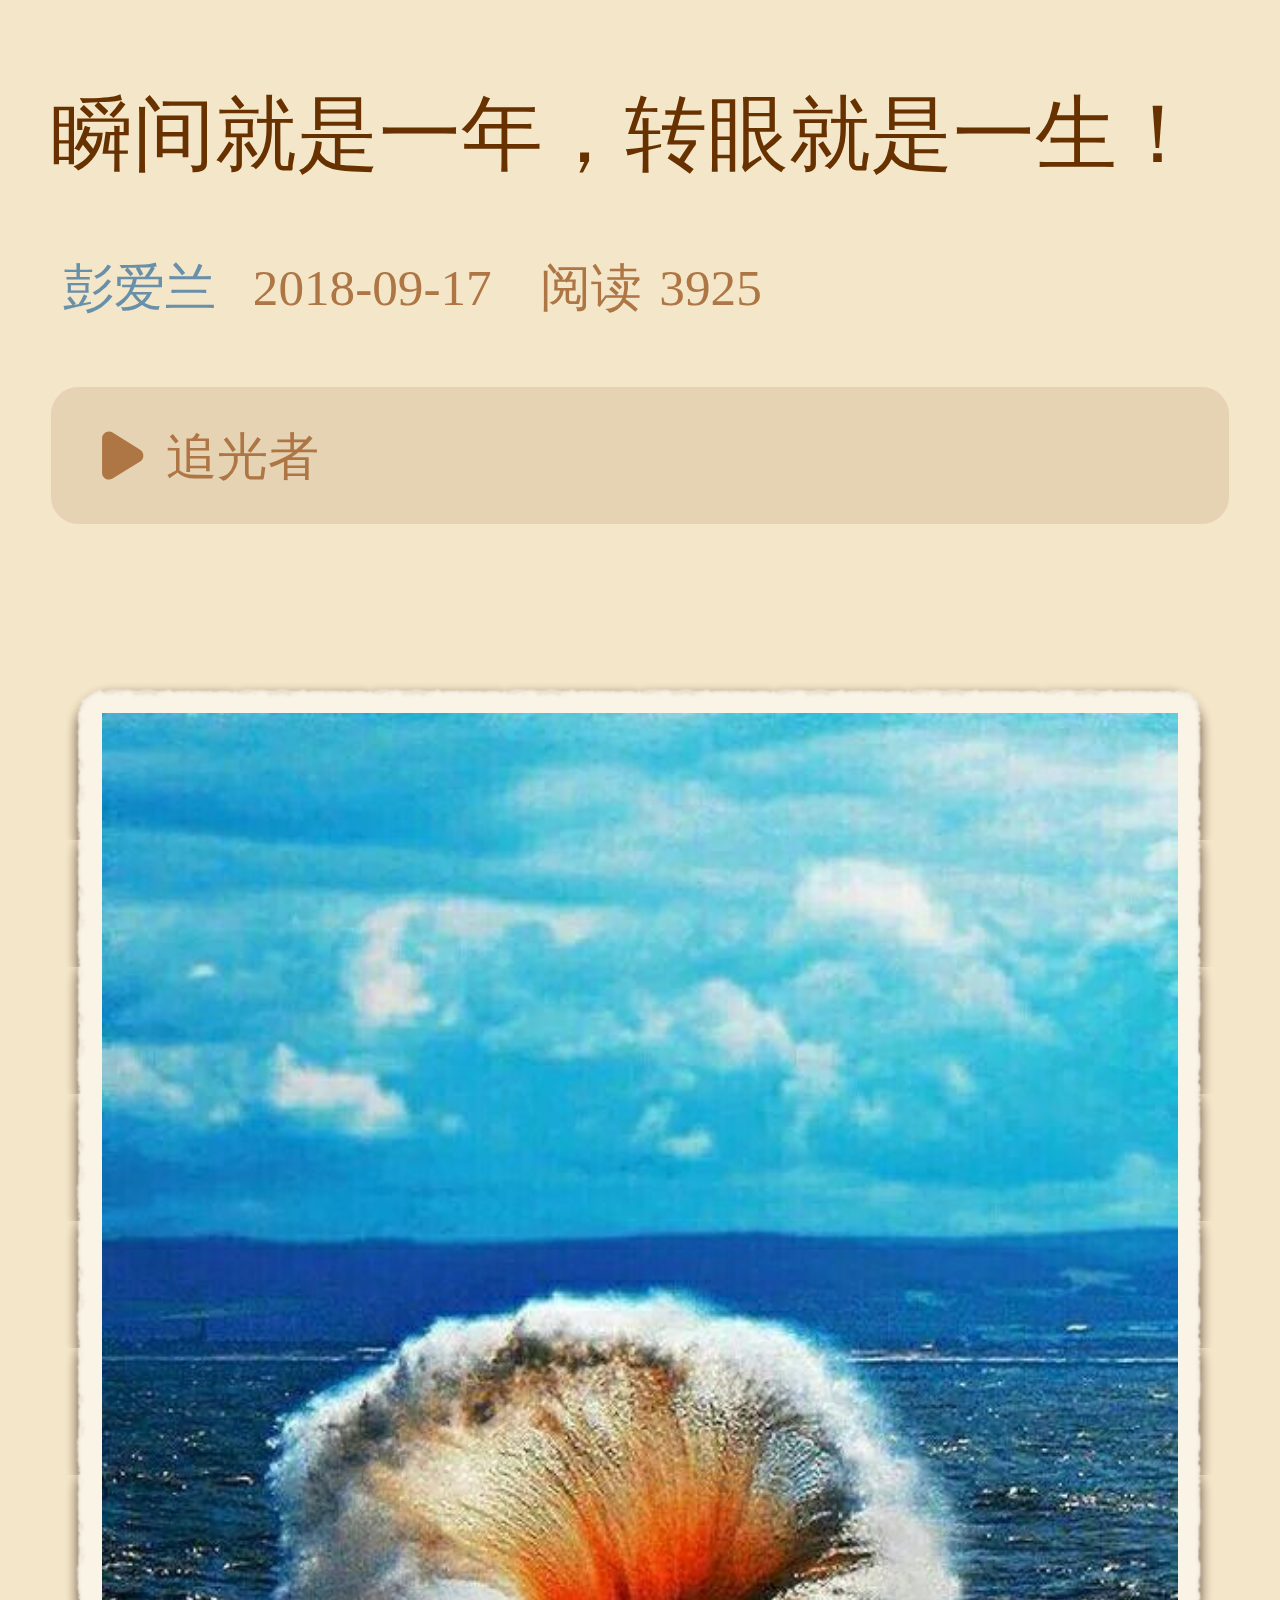
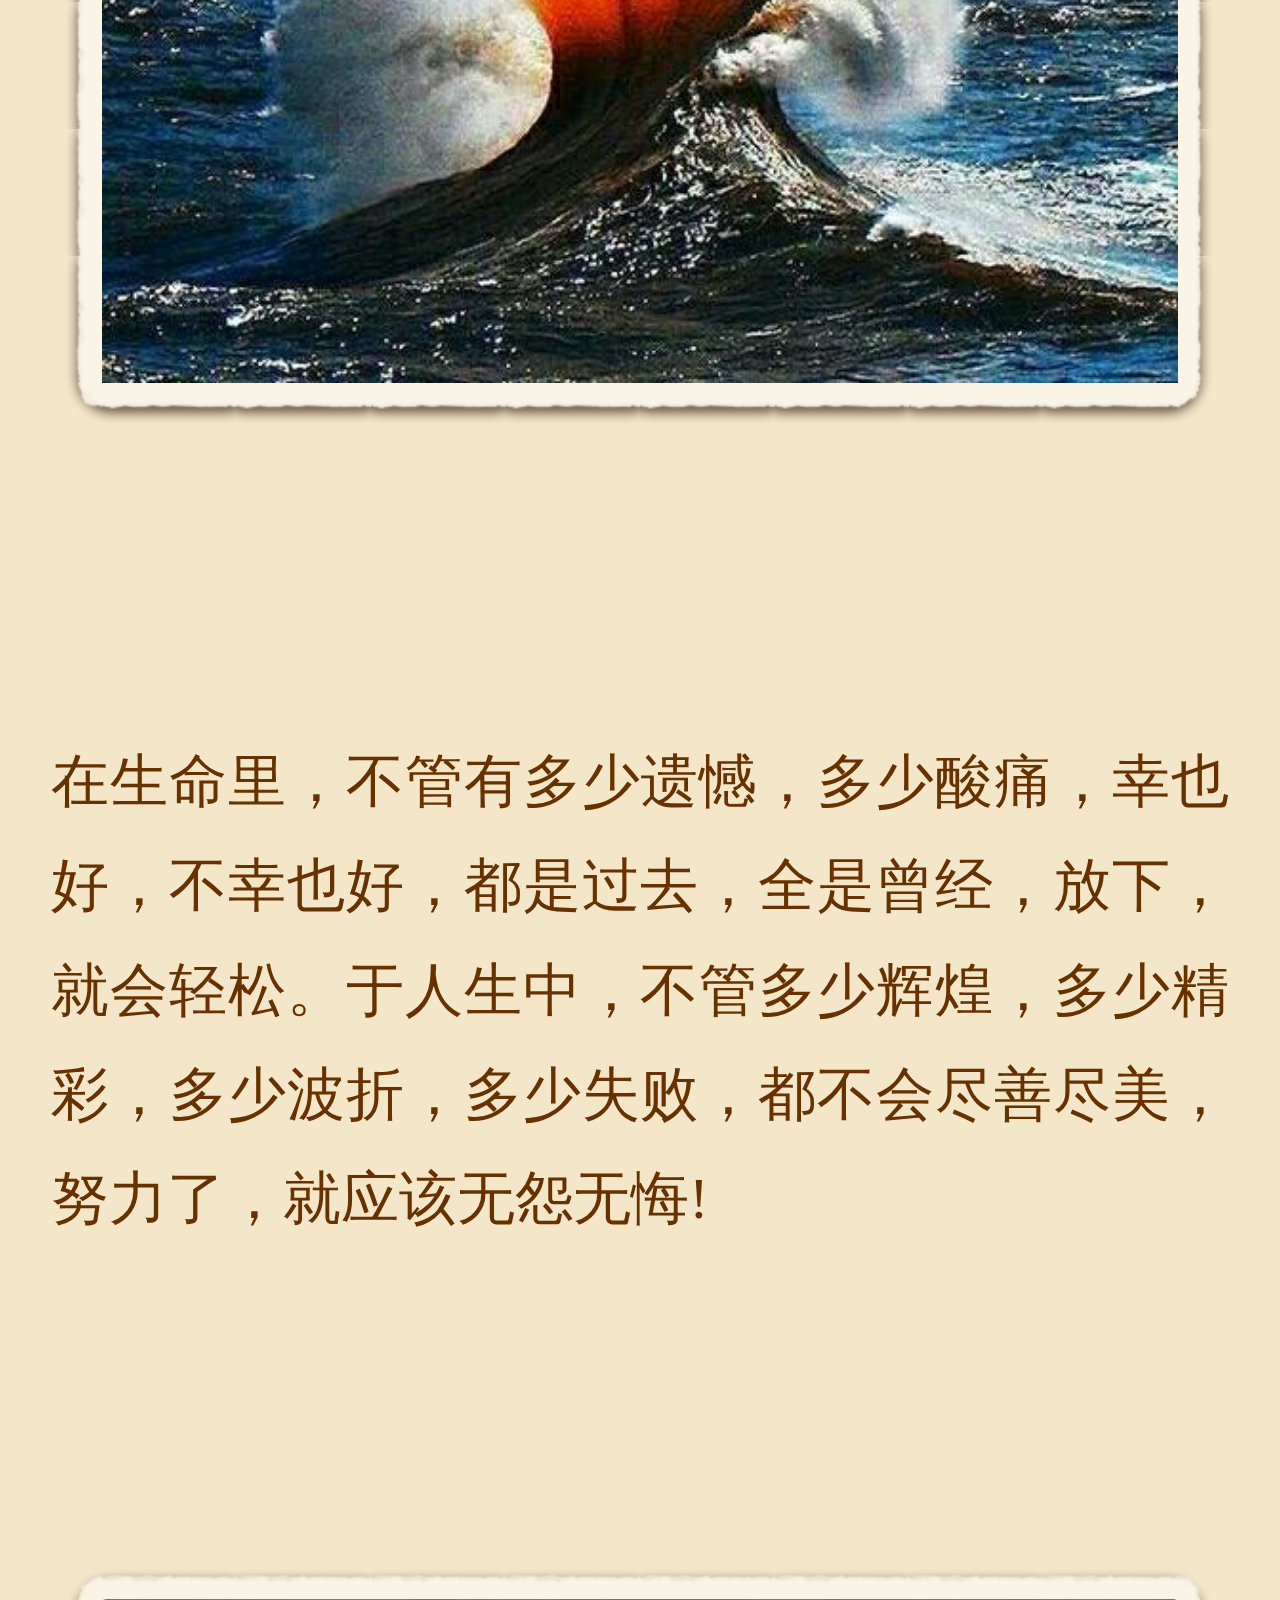
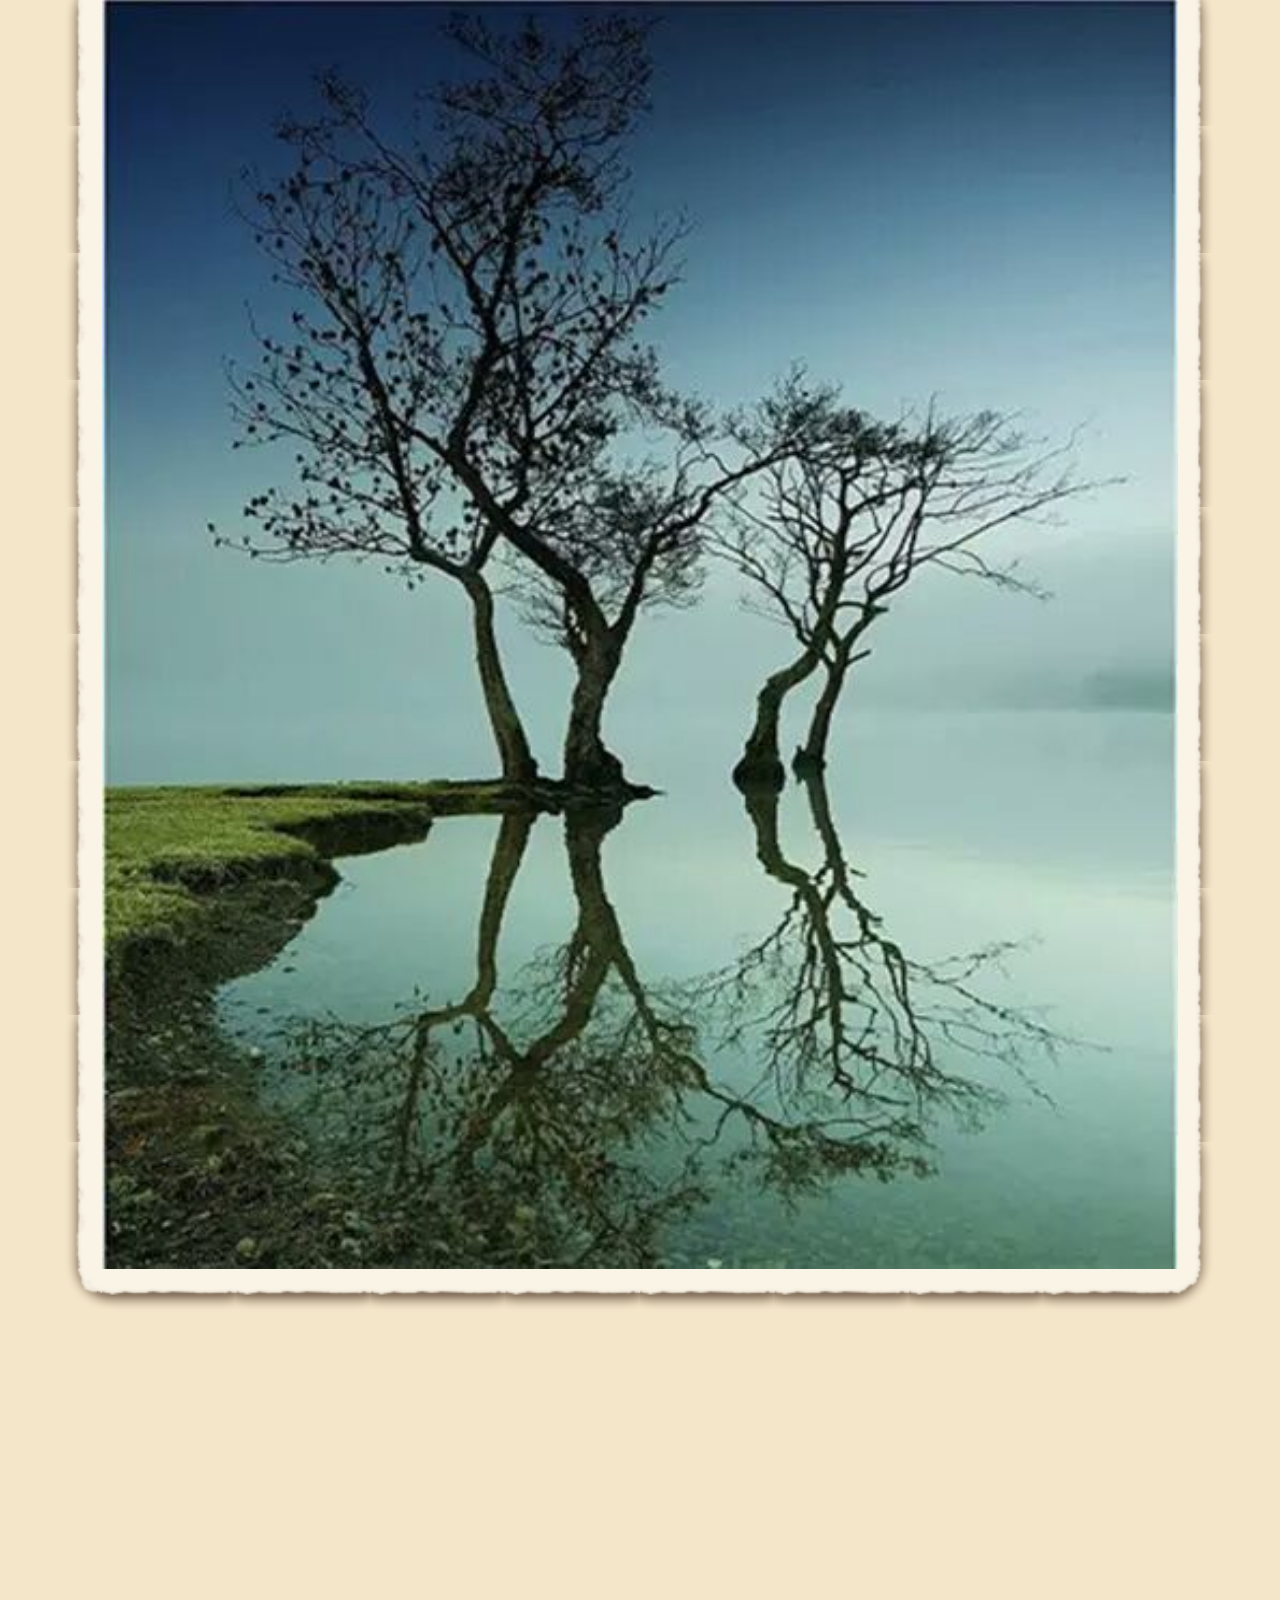
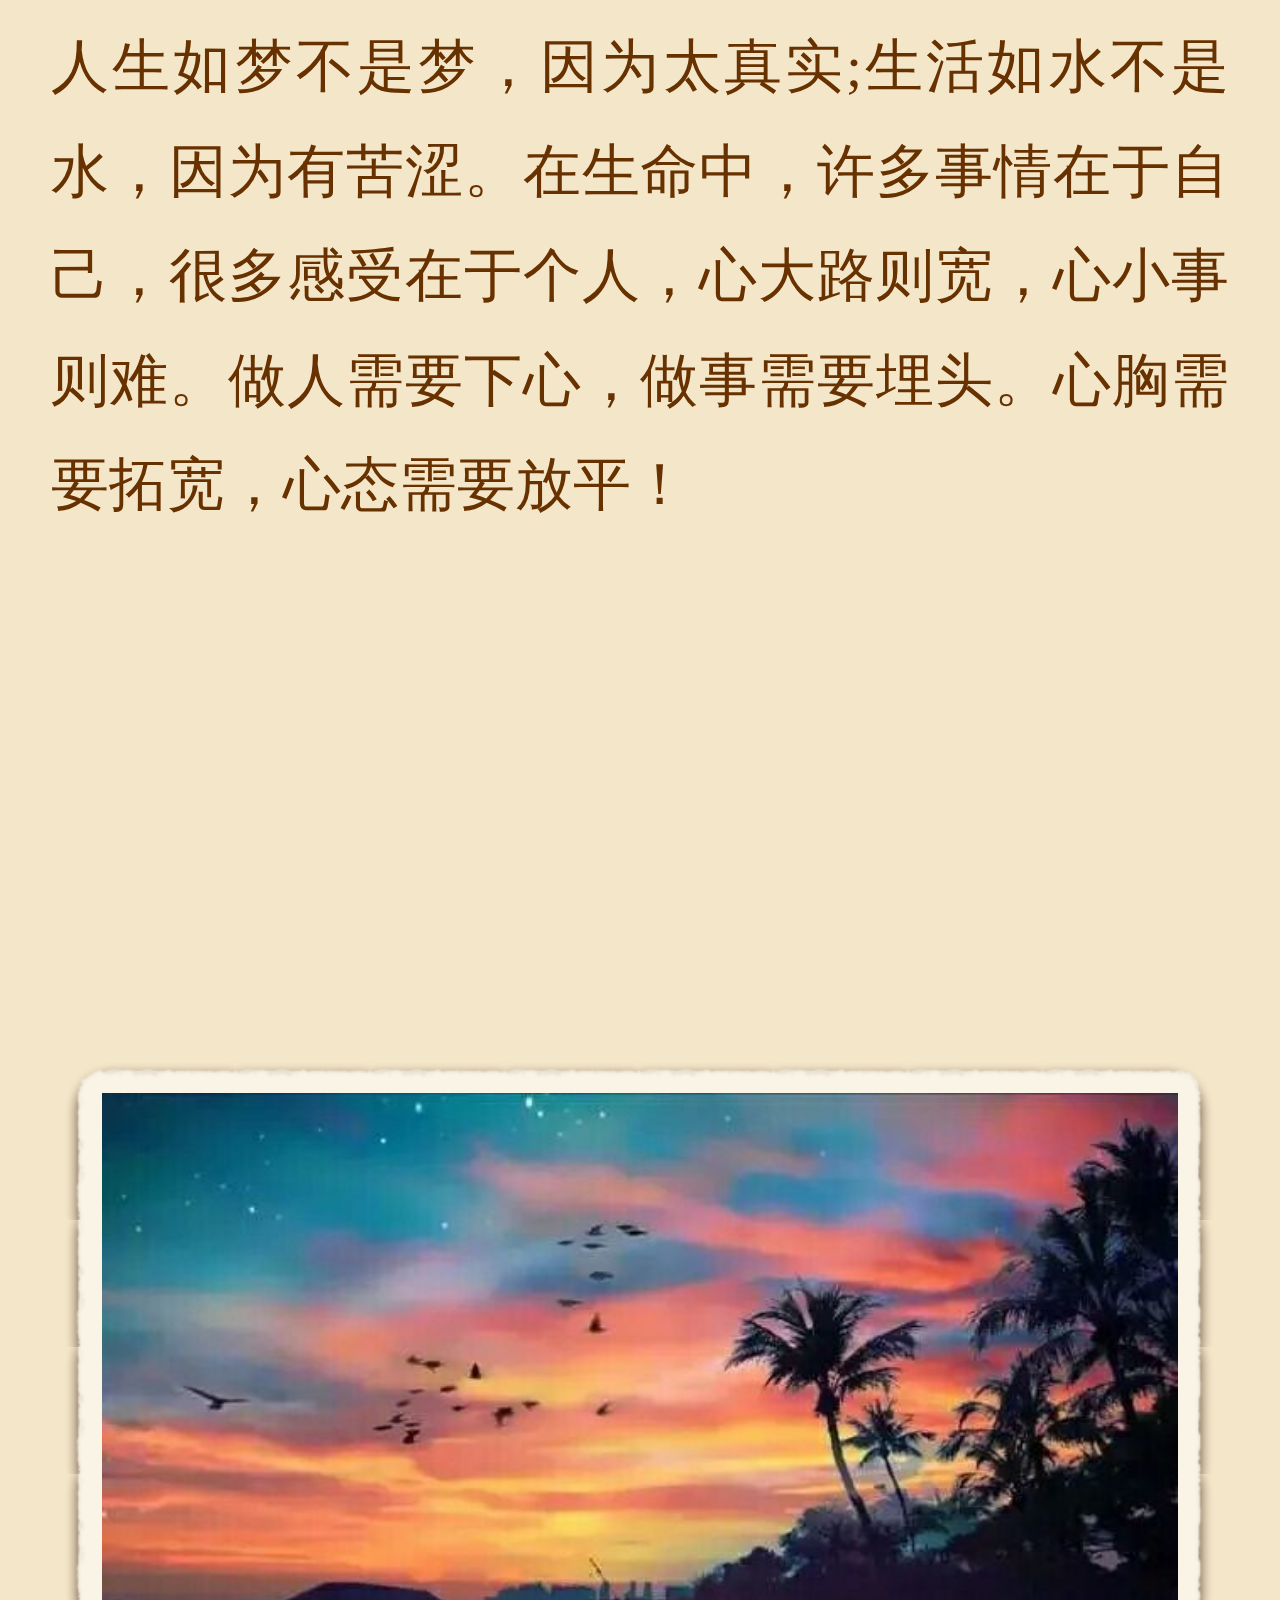
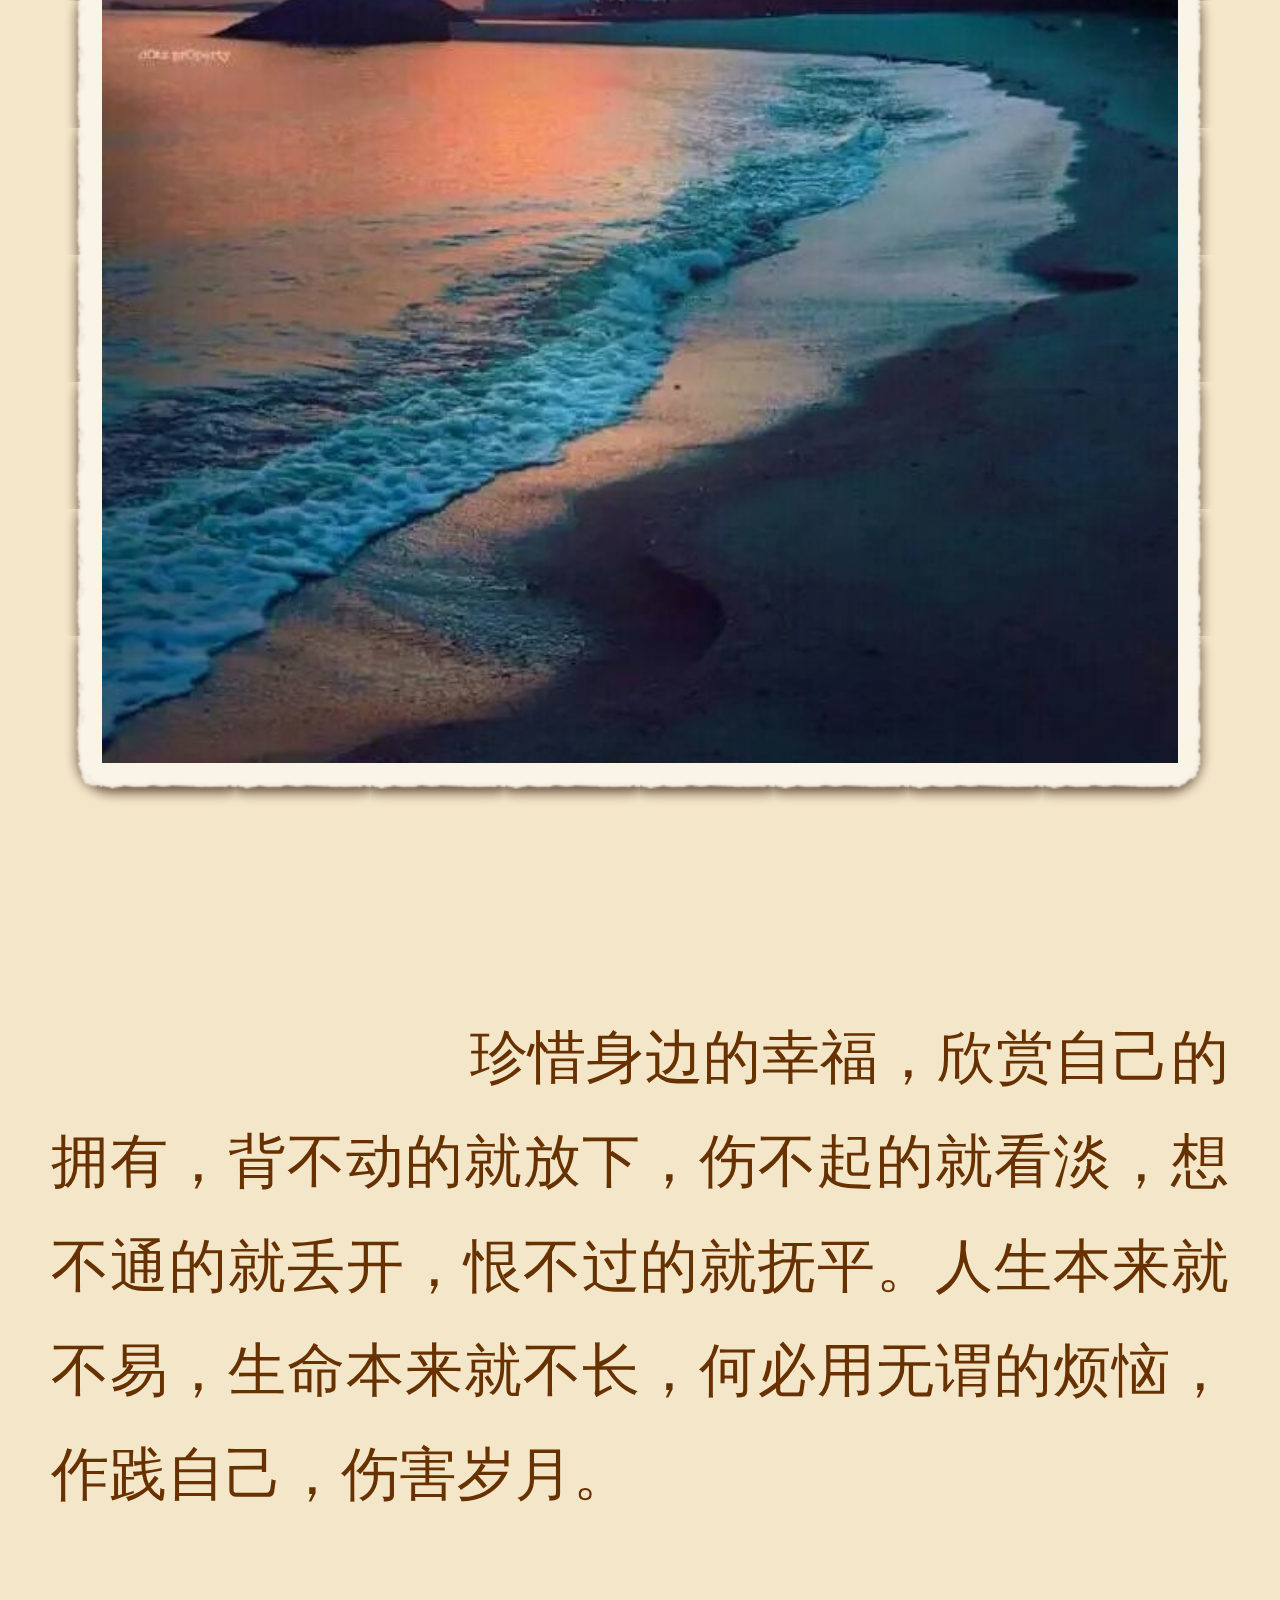
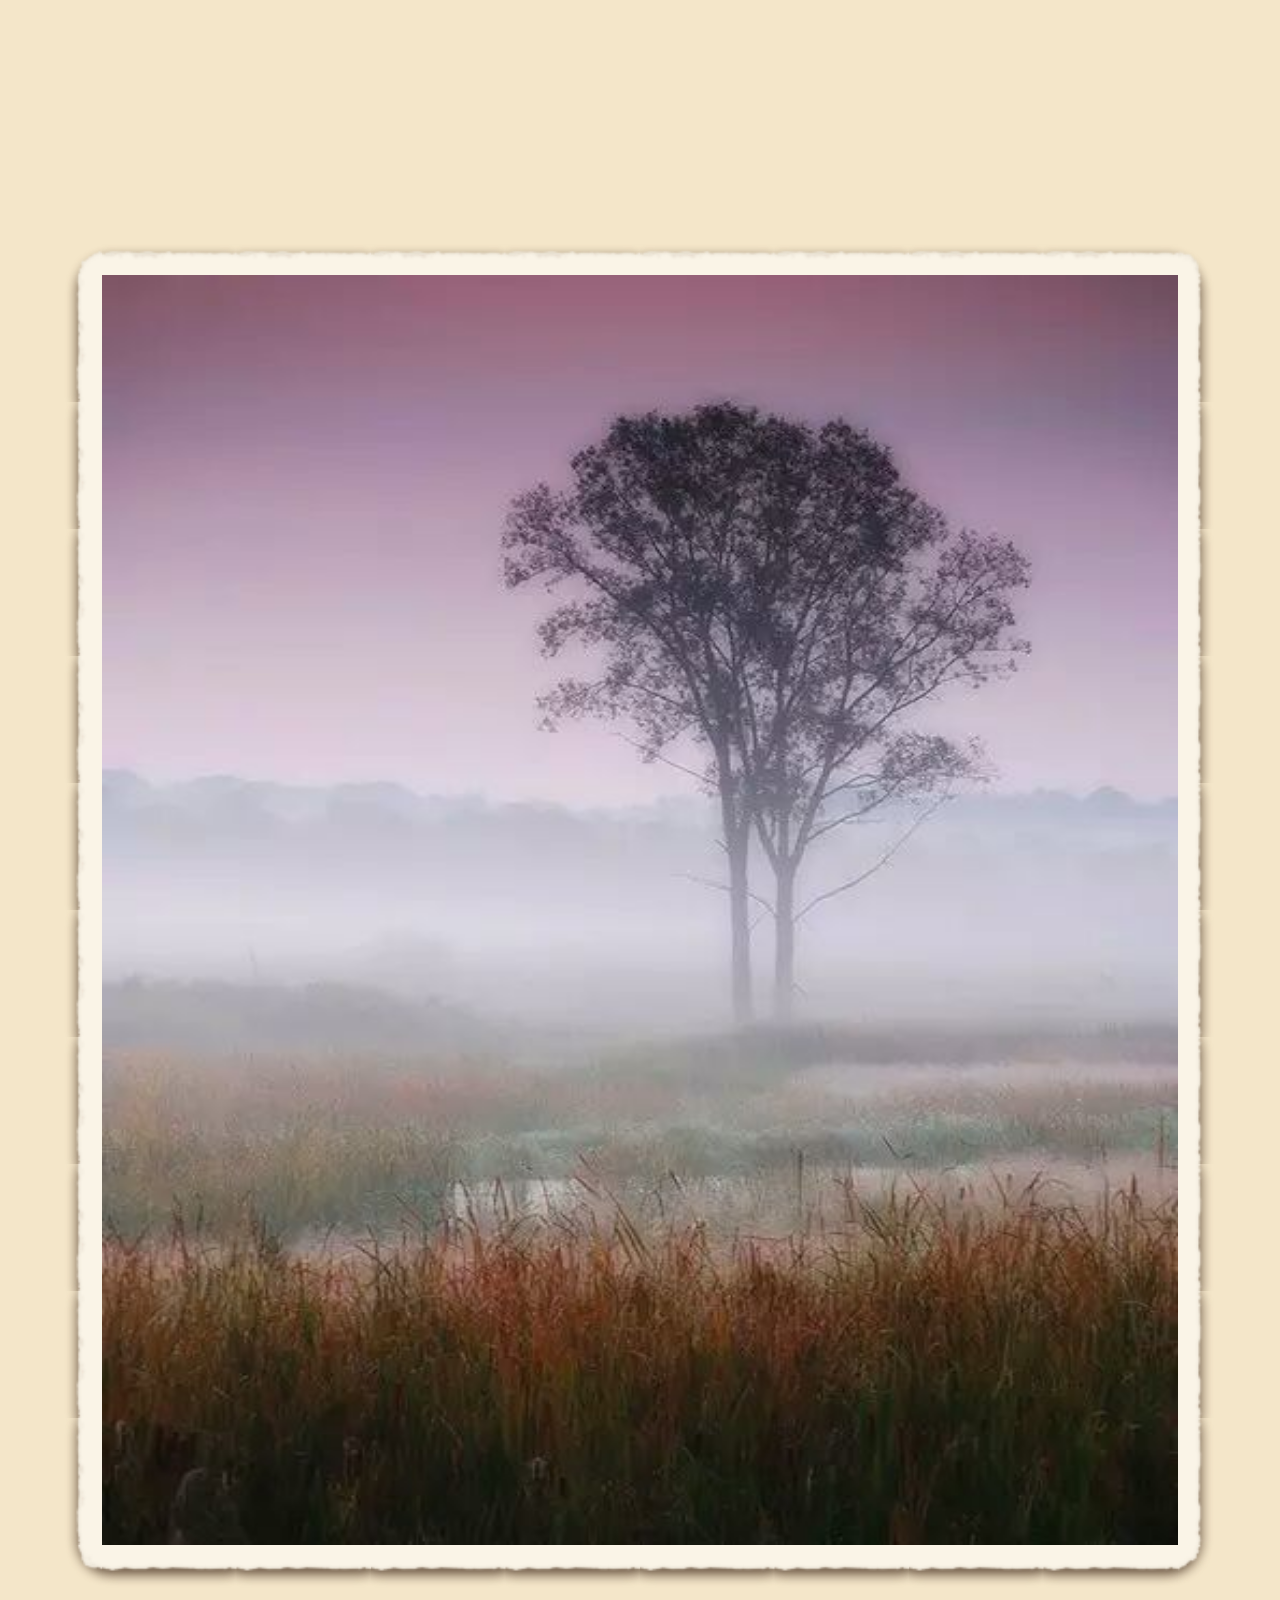
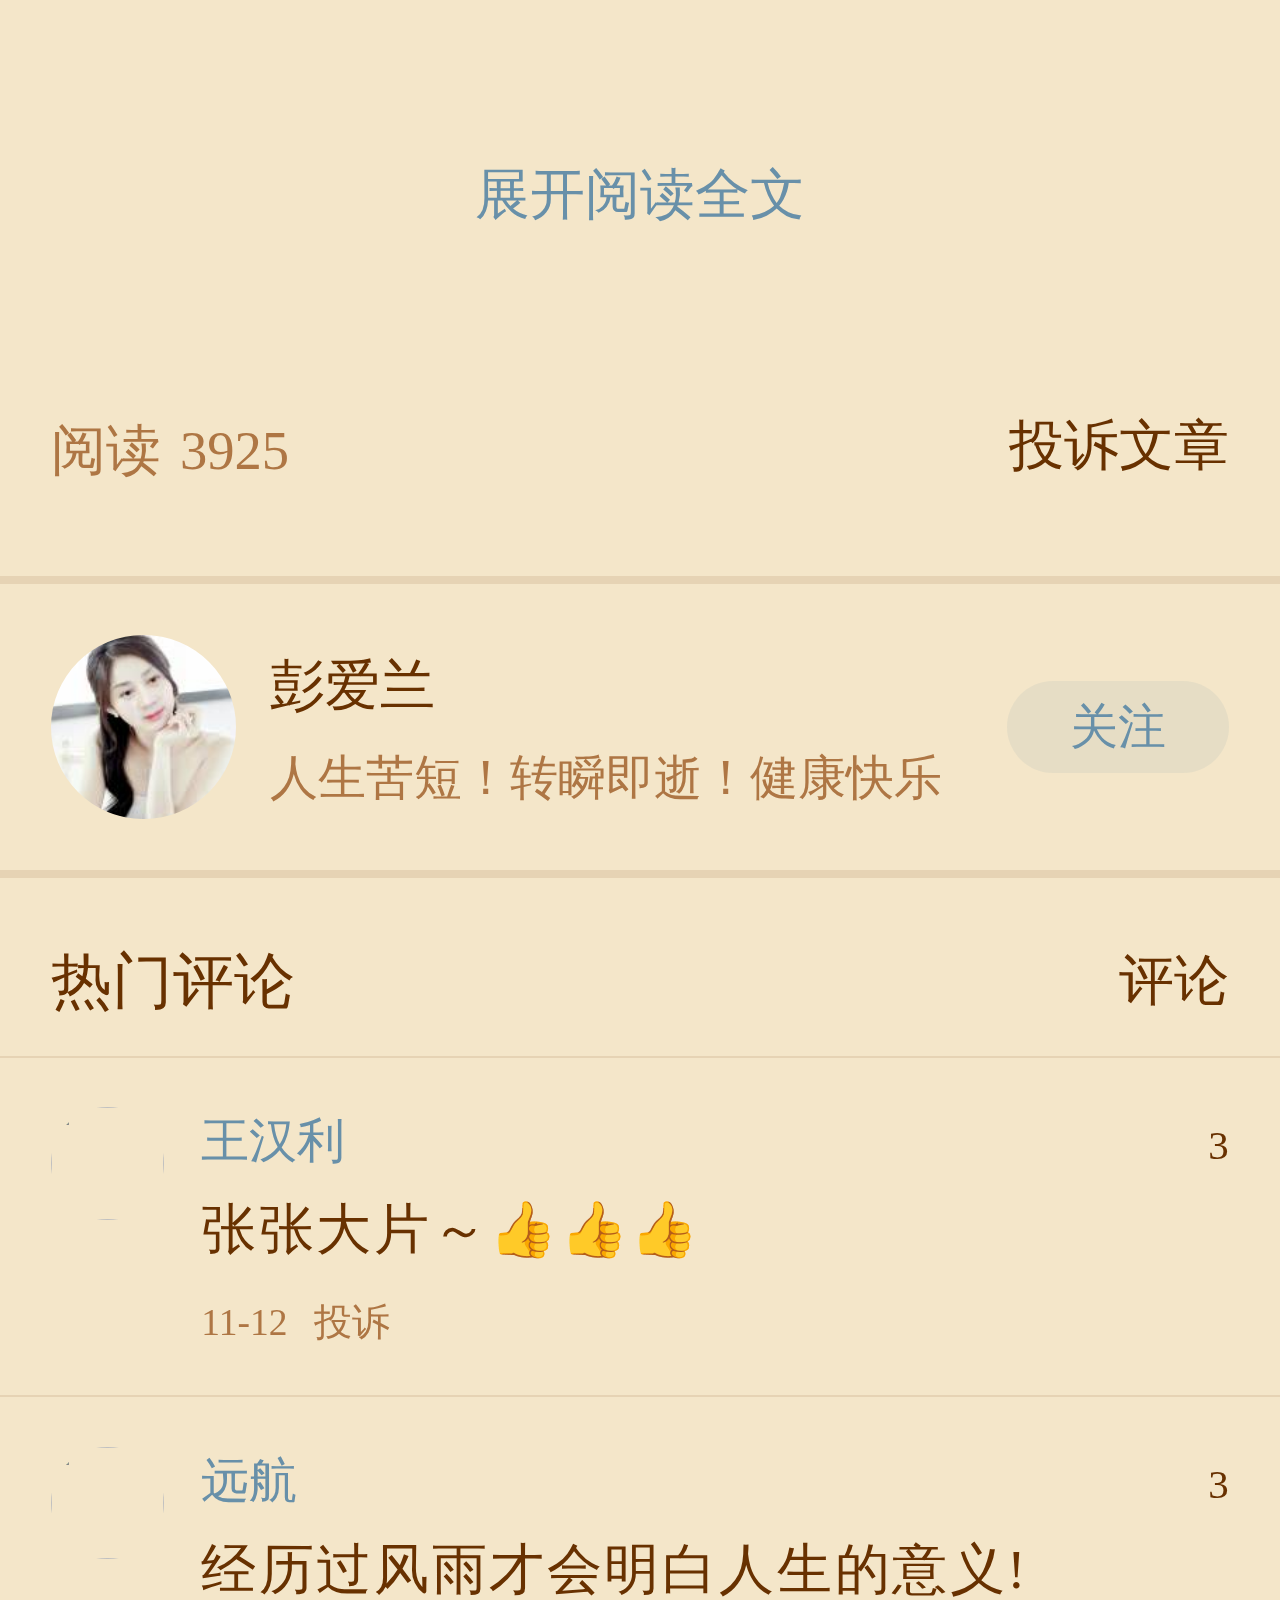
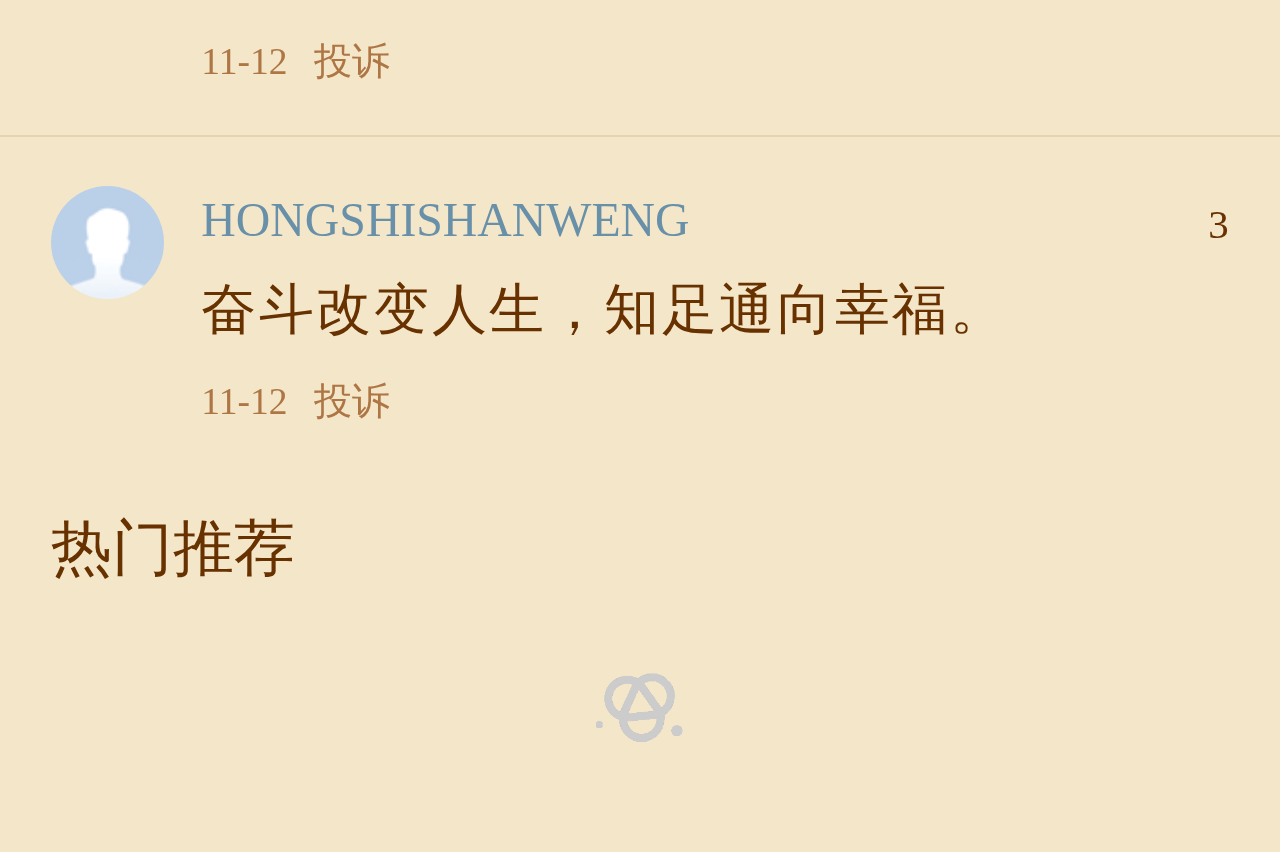
==== commit 07eef763: "删除投诉文章" ====
--- a/111/index.html
+++ b/111/index.html
@@ -223,7 +223,7 @@
                 <div class="mp-report-read" style="color: rgb(174, 118, 68);"><em class="mp-report-read-title">阅读</em>
                     <span class="mp-report-read-count">
         3925
-      </span></div>  <a class="mp-report-link" style="color: rgb(104, 49, 0);" href="complaint.html">投诉文章</a></div>
+      </span></div>  <a class="mp-report-link" style="color: rgb(104, 49, 0);" >投诉文章</a></div>
         </div>
         <div class="mp-author-link"
              style="border-top: 8px solid rgba(104, 49, 0, 0.1); border-bottom: 8px solid rgba(104, 49, 0, 0.1);">
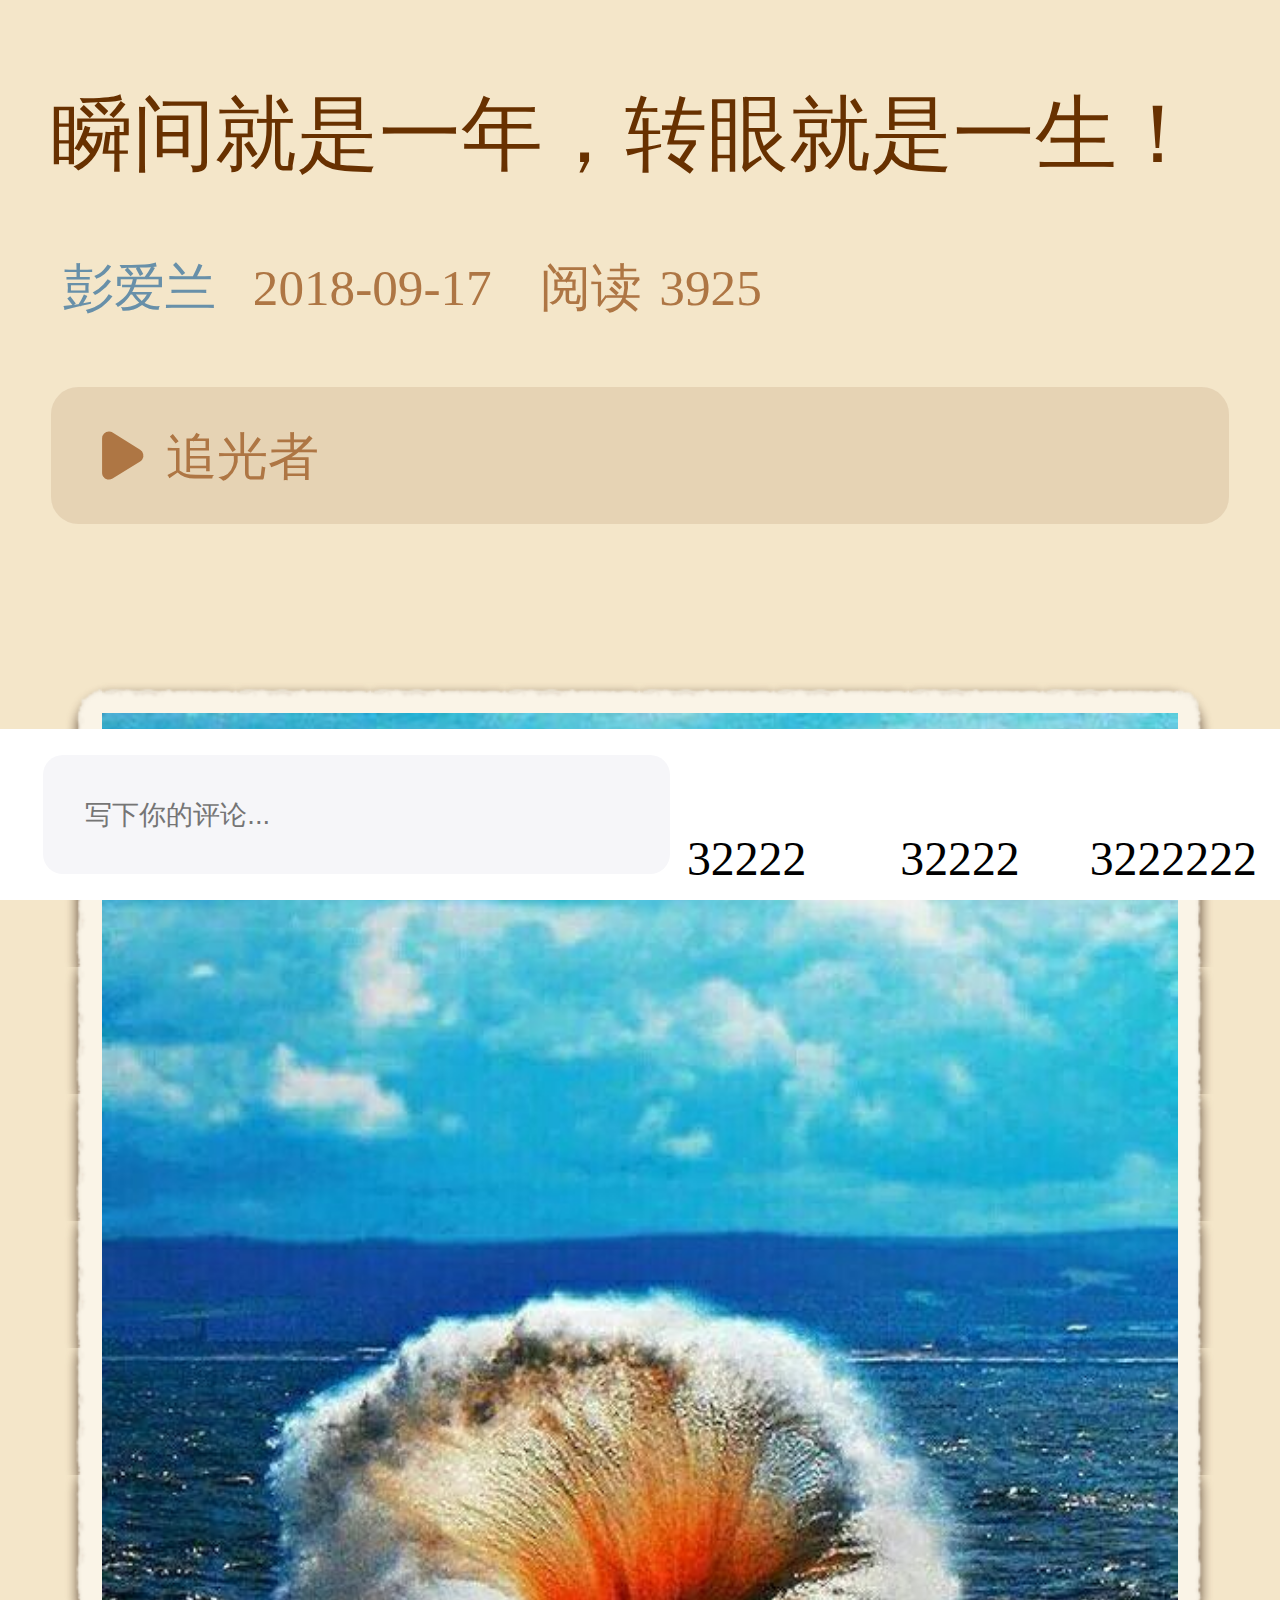
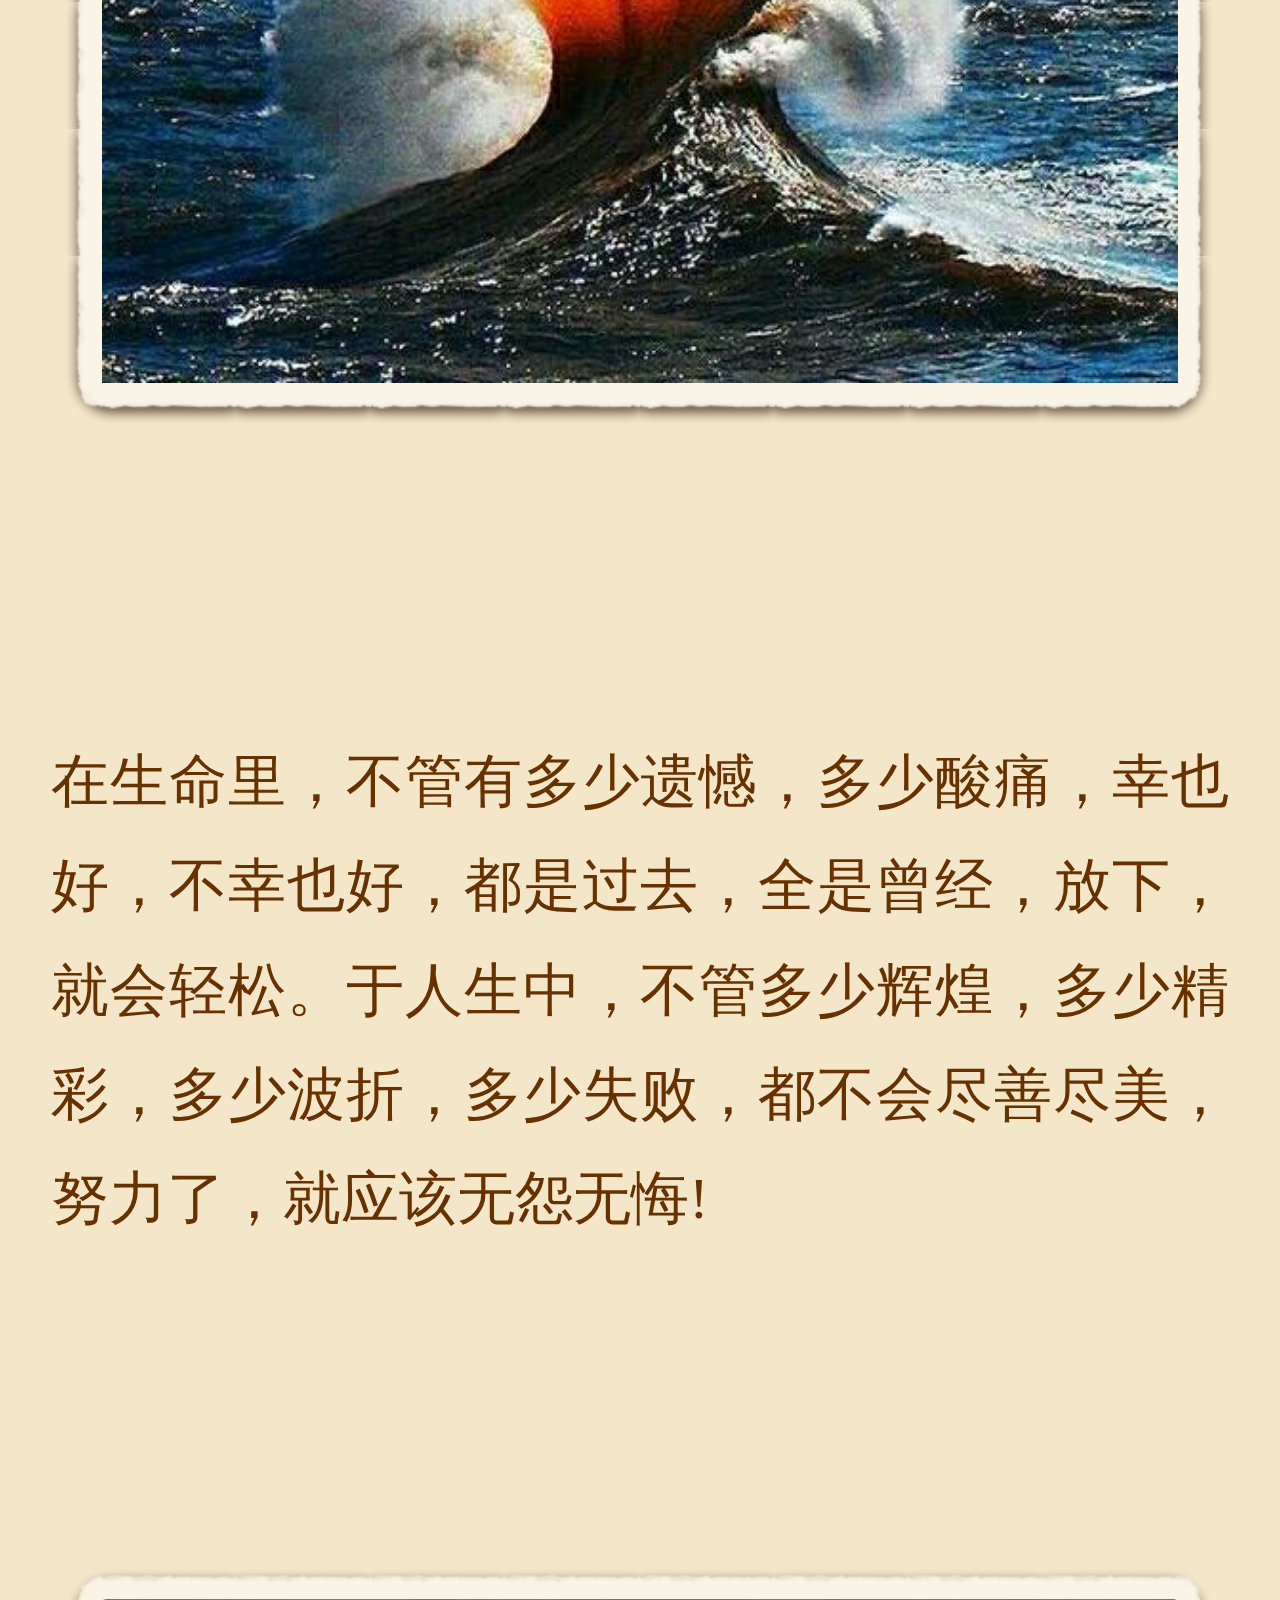
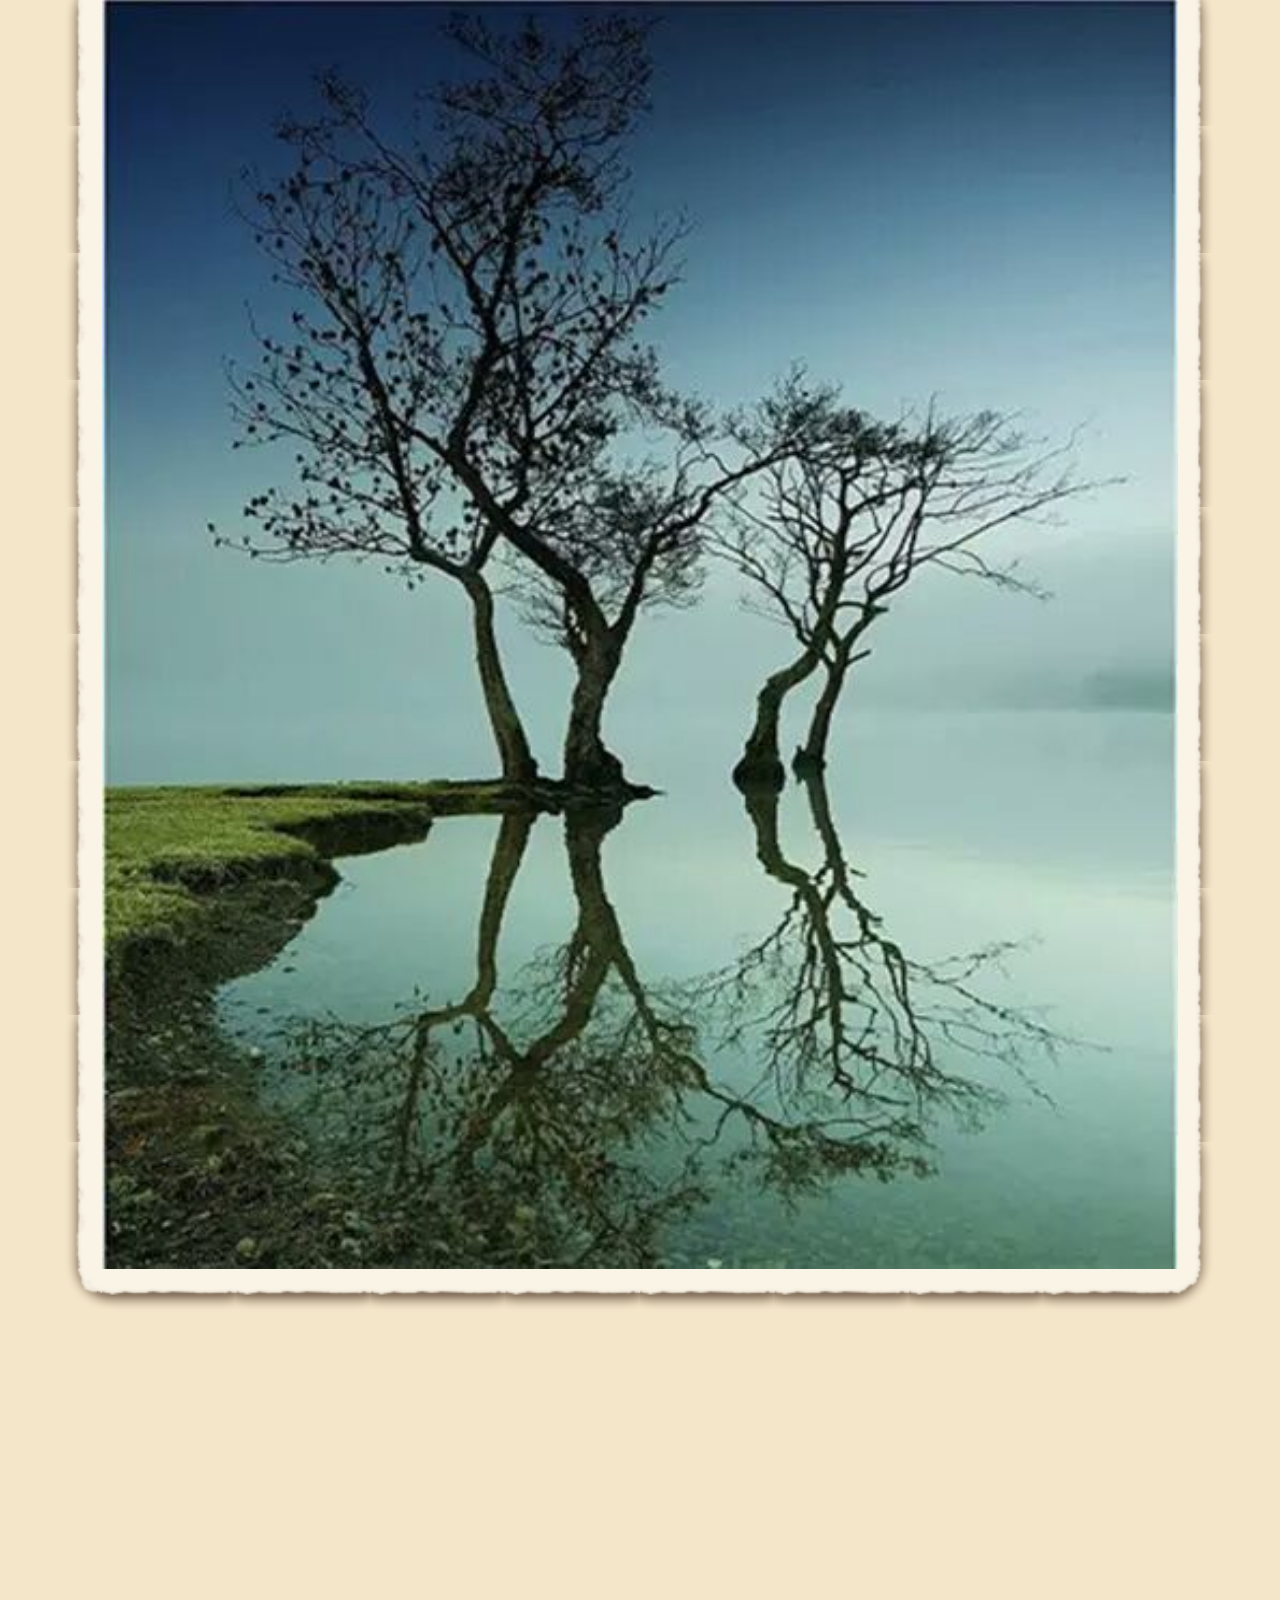
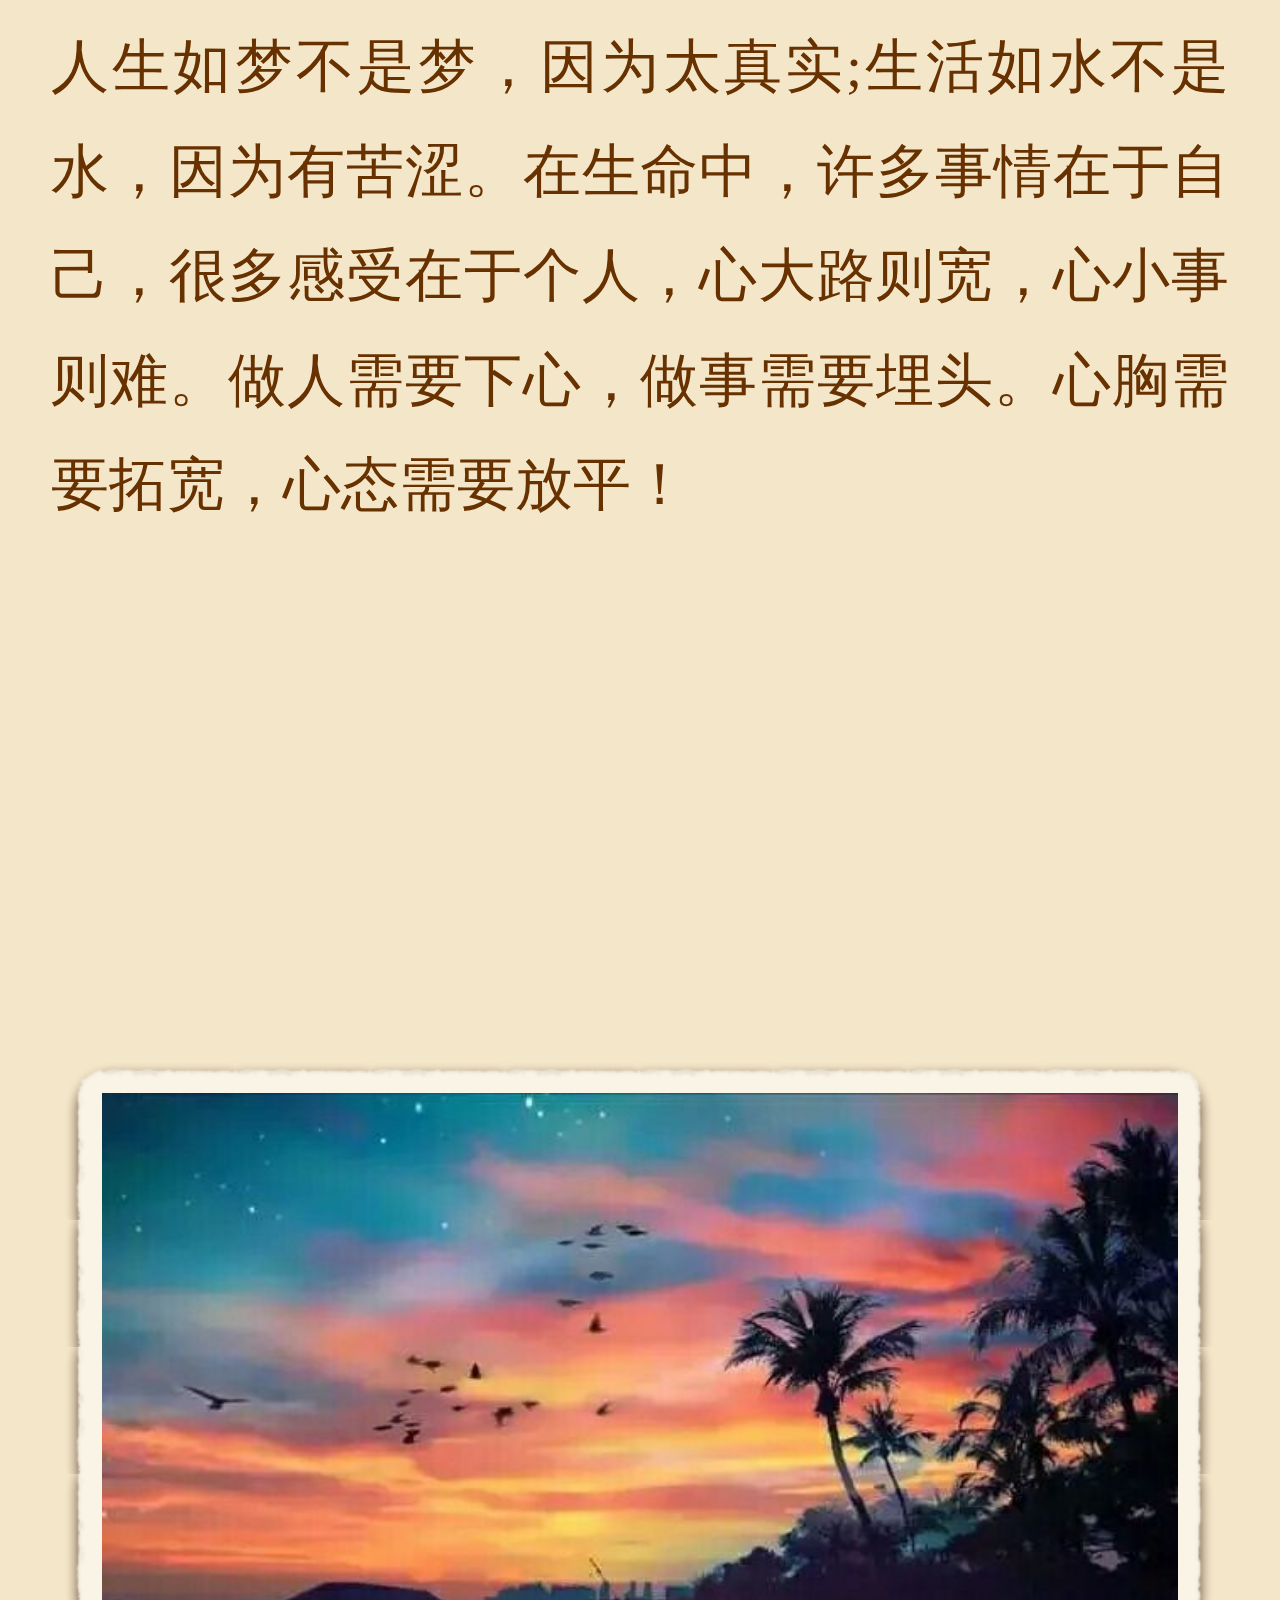
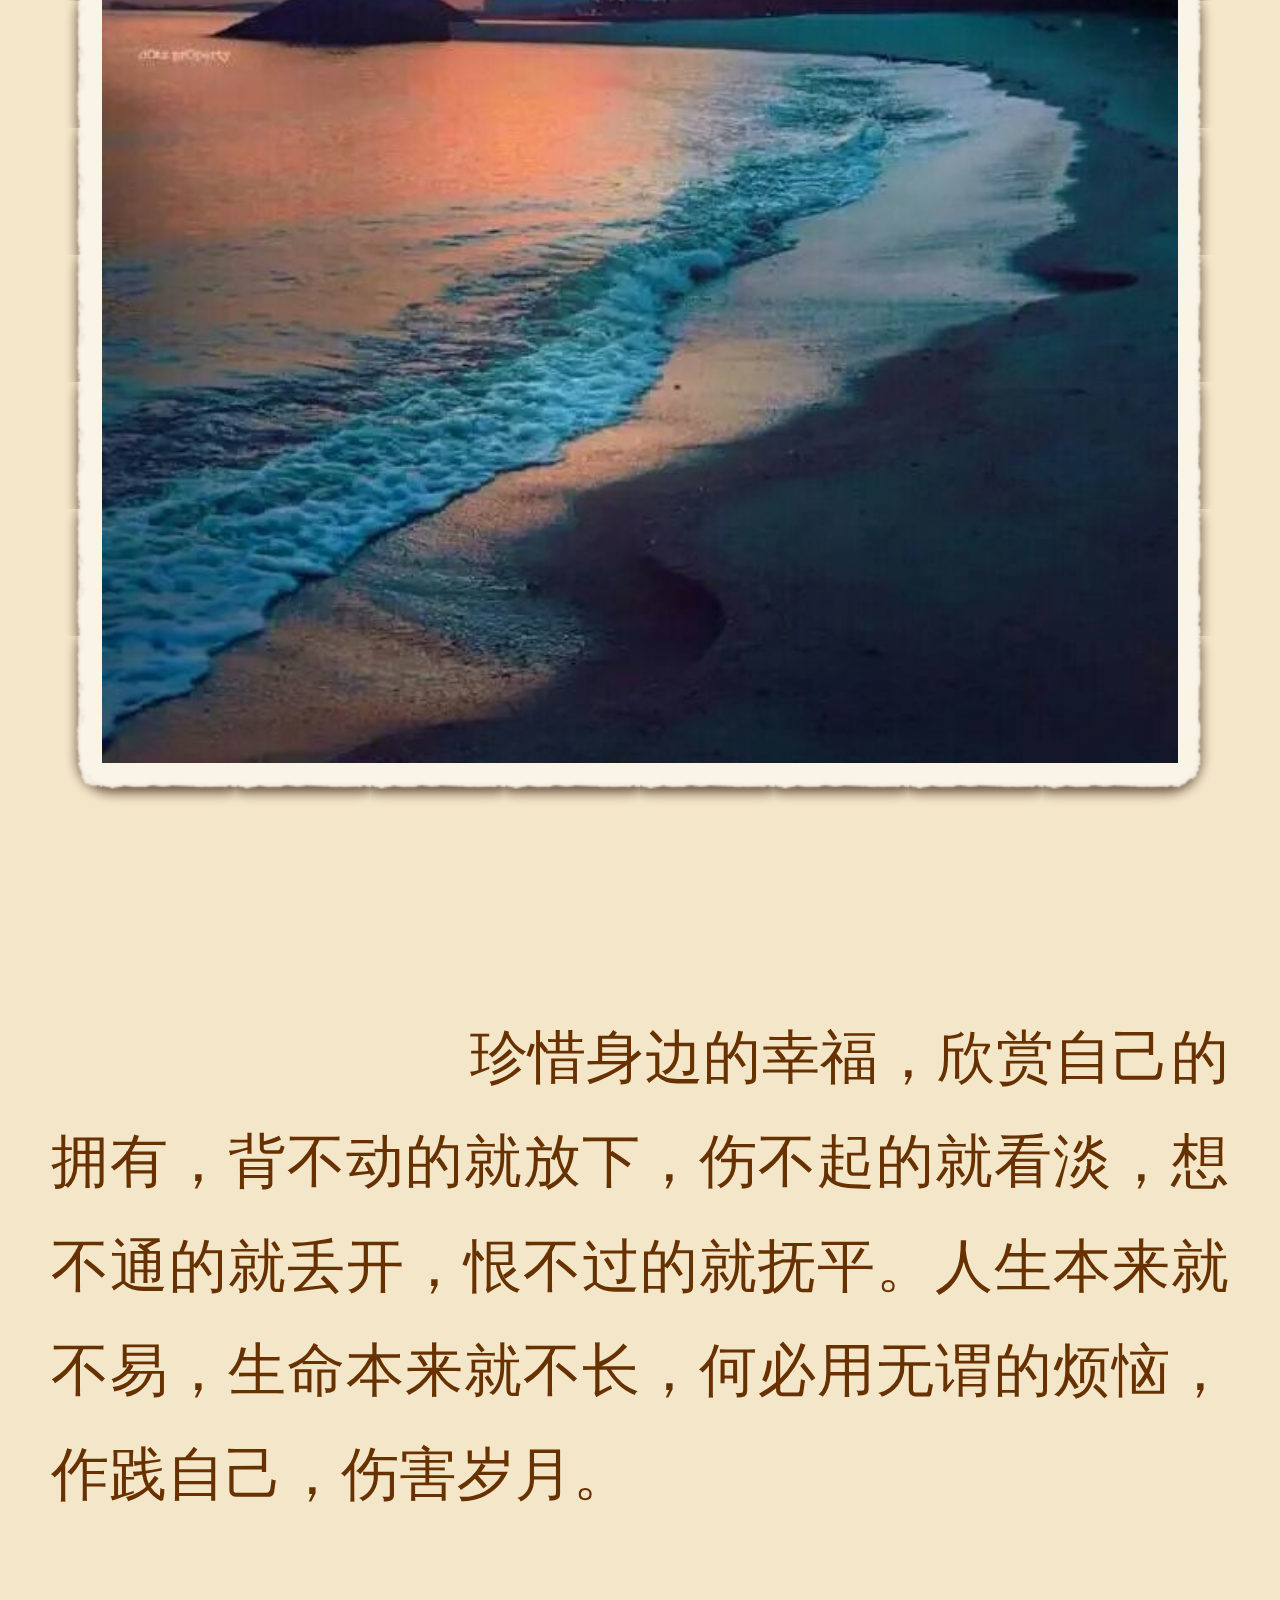
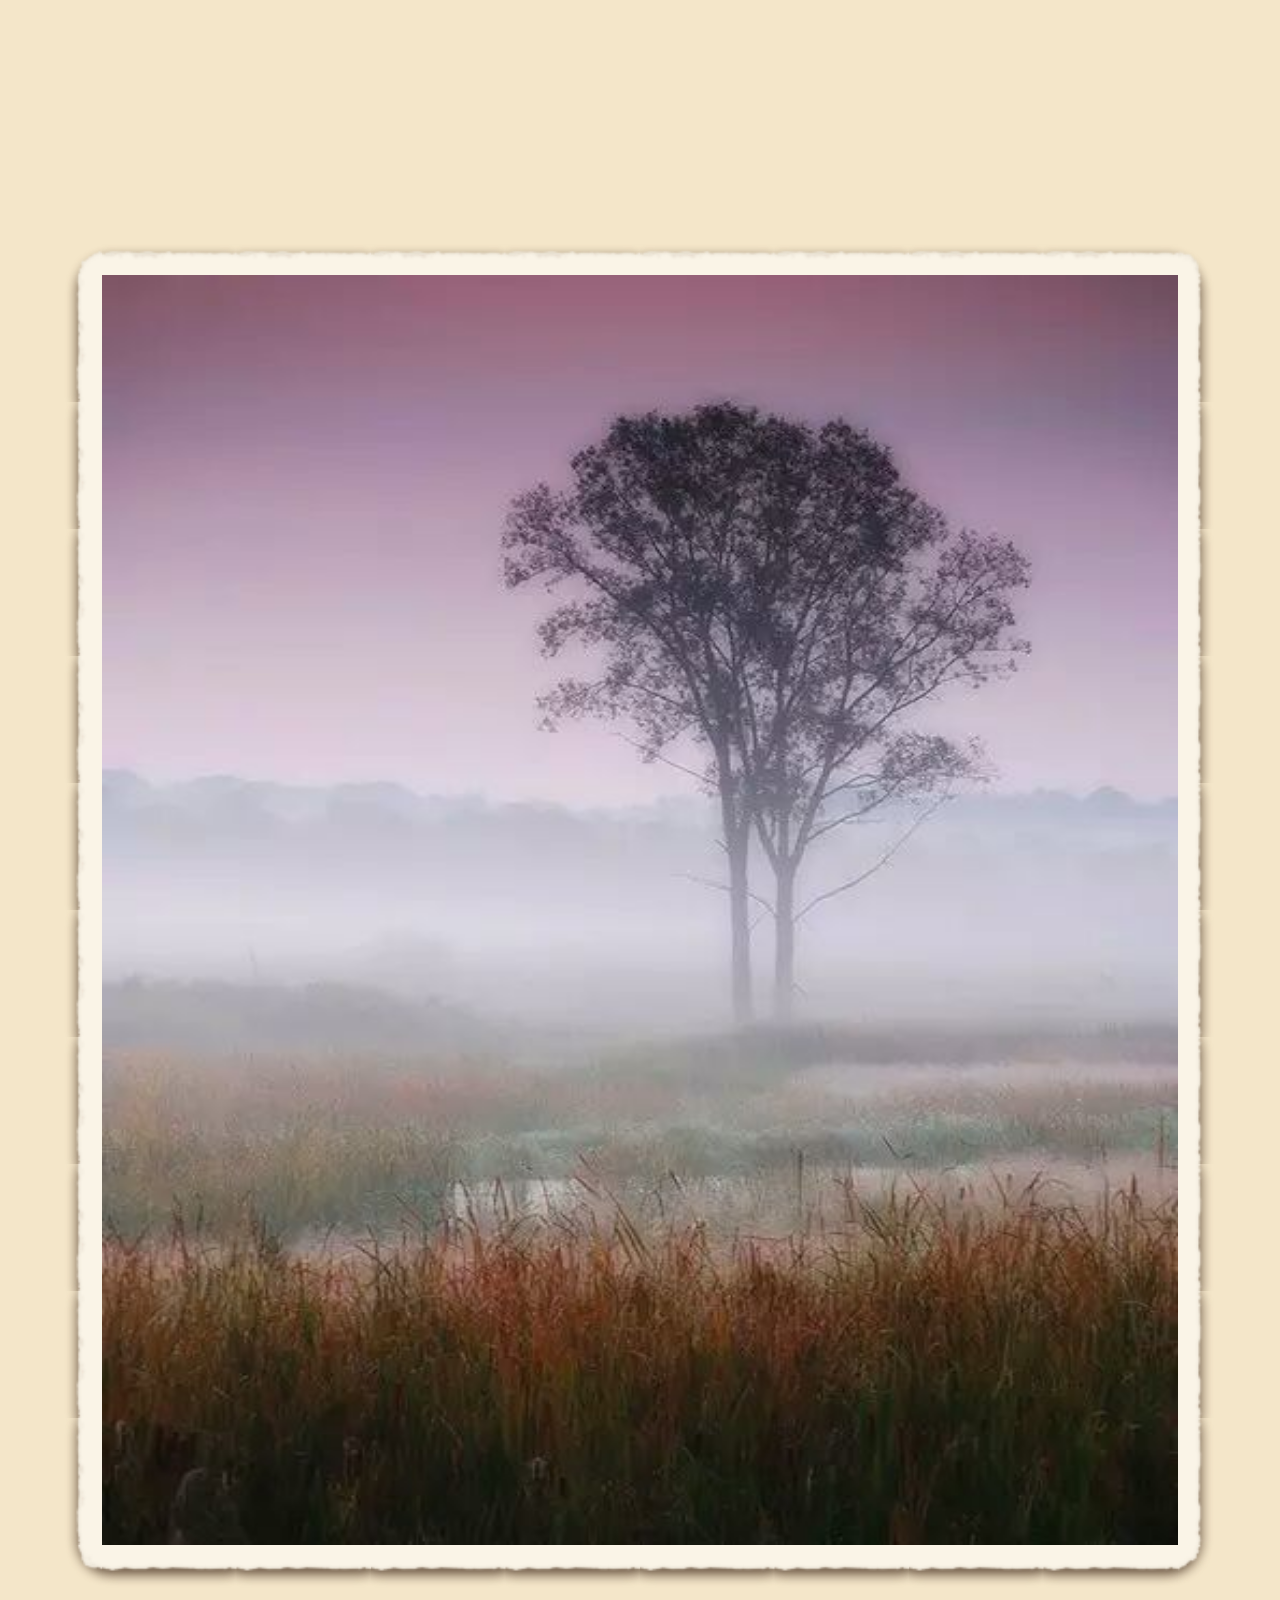
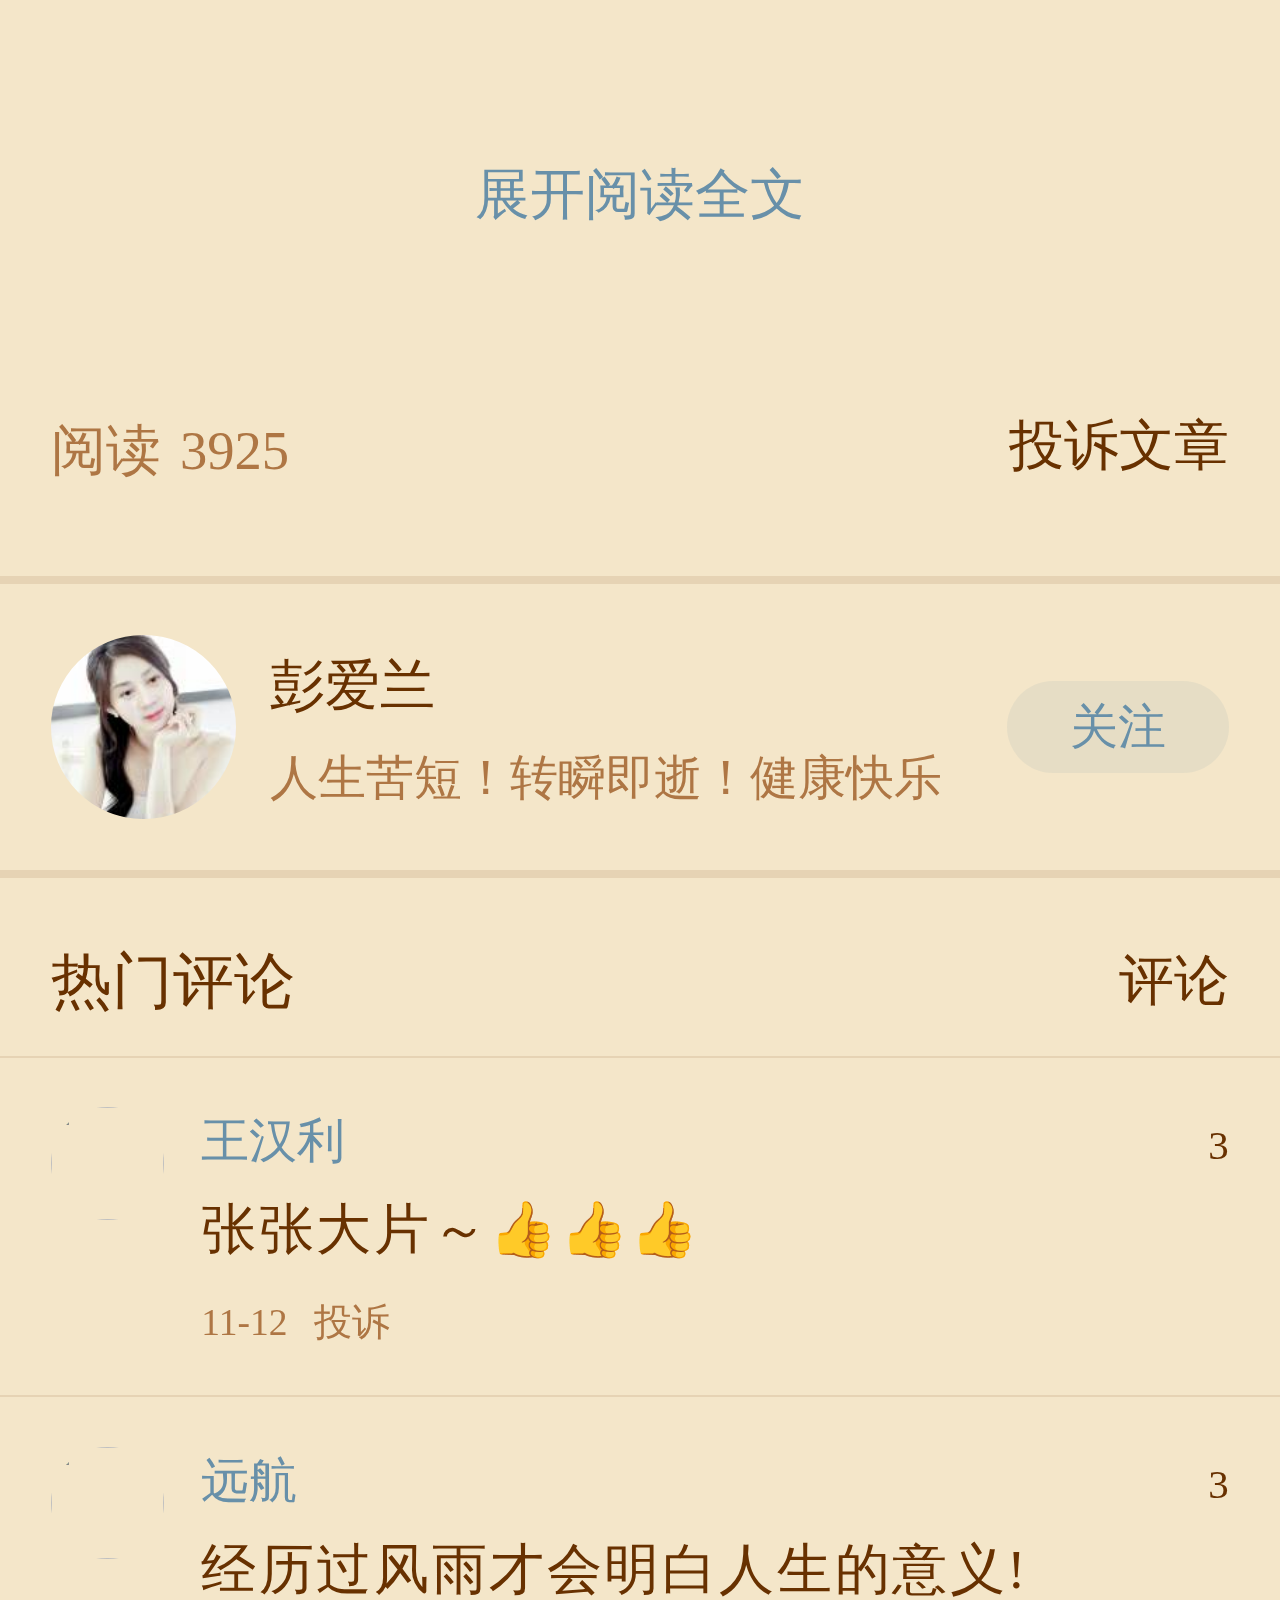
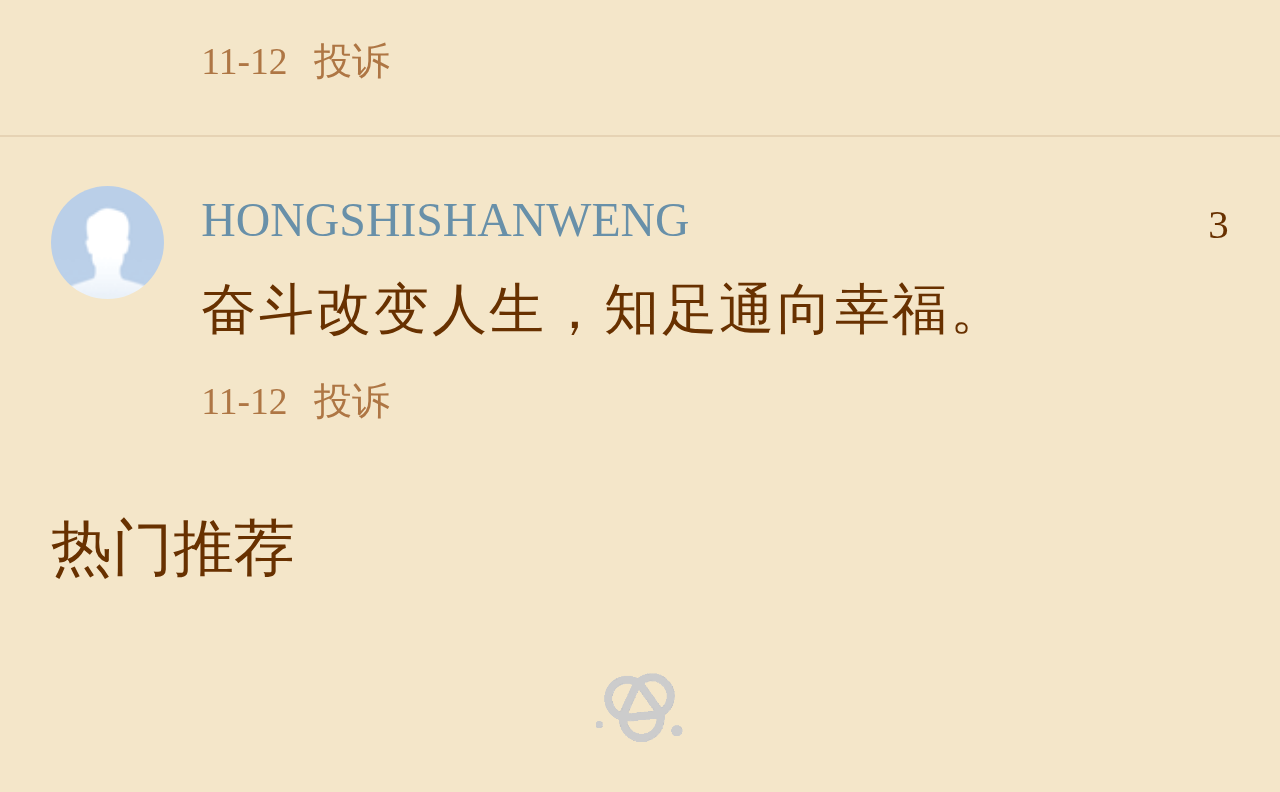
==== commit 85d05c0f: "输入框" ====
--- a/111/index.html
+++ b/111/index.html
@@ -16,8 +16,11 @@
 <body>
 
 <div class="mp-frame mp-article" style="background-color: rgb(244, 230, 201);  background-image: none;">
+    <!--左右两侧背景图-->
     <div class="mp-article-bgfixed repeat"></div>
-    <div class="mp-article-head"></div>
+    <!--头部-->
+    <div class="mp-article-head"> </div>
+    <!--内容区域-->
     <div class="mp-article-tpl" style="min-height: 667px;">
         <div class="mp-article-content-container">
             <div class="mp-article-content">
@@ -217,6 +220,7 @@
             <div class="print-button"></div>
         </div>
     </div>
+    <!--评论和推荐区域-->
     <div class="mp-article-main">
         <div class="mp-report">
             <div class="mp-report-wrap">
@@ -353,15 +357,50 @@
             <div class="mp-recommend-wrap"><h3 class="mp-recommend-caption" style="color: rgb(104, 49, 0);">
                 <span>热门推荐</span></h3>
                 <div class="mp-recommend-cont">
-                    <div class="mp-recommend-loading"><img src="image/133.gif"></div>
-                     </div>
-            </div>
-        </div>
+                    <div class="mp-recommend-loading">
+                        <img src="image/133.gif">
+                    </div>
+                </div>
+            </div>
+        </div>
+
+
+
     </div>
-    <div class="mp-article-foot" style="margin-top: 60px;"></div>
+    <!--显示内容-->
+    <div class="mp-article-foot" style="display: block;">
+        <div class="comment-input-container">
+            <input  type="text" placeholder="写下你的评论..."
+                    class="comment-input">
+
+        </div>
+        <div class="comment-icon-container">
+            <div class="comment-list" >
+                <i class="comment-list-icon iconfont  icon-pinglun1"></i>
+                <span class="comment-list-txt">32222</span>
+            </div>
+            <div class="comment-list" >
+                <i class="comment-list-icon iconfont  icon-zan"></i>
+                <span class="comment-list-txt">32222</span>
+            </div>
+            <div class="comment-list" >
+                <i class="comment-list-icon iconfont  icon-iconfontlink"></i>
+                <span class="comment-list-txt">3222222</span>
+            </div>
+
+    </div>
 
 </div>
+    <!--输入内容时-->
+    <div class="mp-article-foots" >
+        <div class="input-container">
+            <input  type="text" placeholder="写下你的评论..." class="comment">
+        </div>
+        <div class="input-send">发送</div>
+    </div>
 </div>
+
+
 
 
 
--- a/111/css/index.css
+++ b/111/css/index.css
@@ -1796,4 +1796,83 @@
     padding: 0;
     border: none;
     width: 100%
+}
+.mp-article-foot,.mp-article-foots{
+    position: fixed;
+    left: 0;
+    bottom: 0;
+    width: 100%;
+    height: 1rem;
+    z-index: 2;
+    display: flex;
+    margin-top: 60px;
+    background-color: #fff;
+}
+.comment-input-container{
+    width: 50%;
+    color: #333;
+    margin: 0.15rem auto 0;
+    float: left;
+}
+.comment-input ,.comment{
+    text-indent: 0.25rem;
+    margin-left: 0.25rem;
+    width: 98%;
+    border-radius: 20px;
+    height: 0.7rem;
+    line-height: 0.7rem;
+    font-size: 0.16rem;
+    color: #999999;
+    background: rgb(246,246,249);
+    border: none;
+}
+.comment-input:focus,.comment:focus{
+    border: none !important;
+    outline: none !important;
+}
+.comment-icon-container{
+    width: 50%;
+    float: left;
+    display: flex;
+}
+.comment-list{
+    flex: 1;
+    text-align: center;
+    height: 0.5rem;
+    position: relative;
+
+}
+.mp-article-foots{
+    display: none;
+}
+.comment{
+    margin-top: 0.15rem;
+}
+.comment-list-icon{
+    position: absolute;
+    top: 0.2rem;
+    left: 40%;
+    font-size: 0.35rem;
+    color: #000000;
+}
+.comment-list-txt{
+    display: inline-block;
+    margin-top: 0.6rem;
+    text-align: center;
+    font-size: 0.28rem;
+    color: #000000;
+}
+.input-container{
+    width: 80%;
+    display: inline-block;
+}
+
+.input-send{
+    display: inline-block;
+    width: 19%;
+    height: 1rem;
+    line-height: 1rem;
+    text-align: center;
+    font-size: 0.3rem;
+    color: #333333;
 }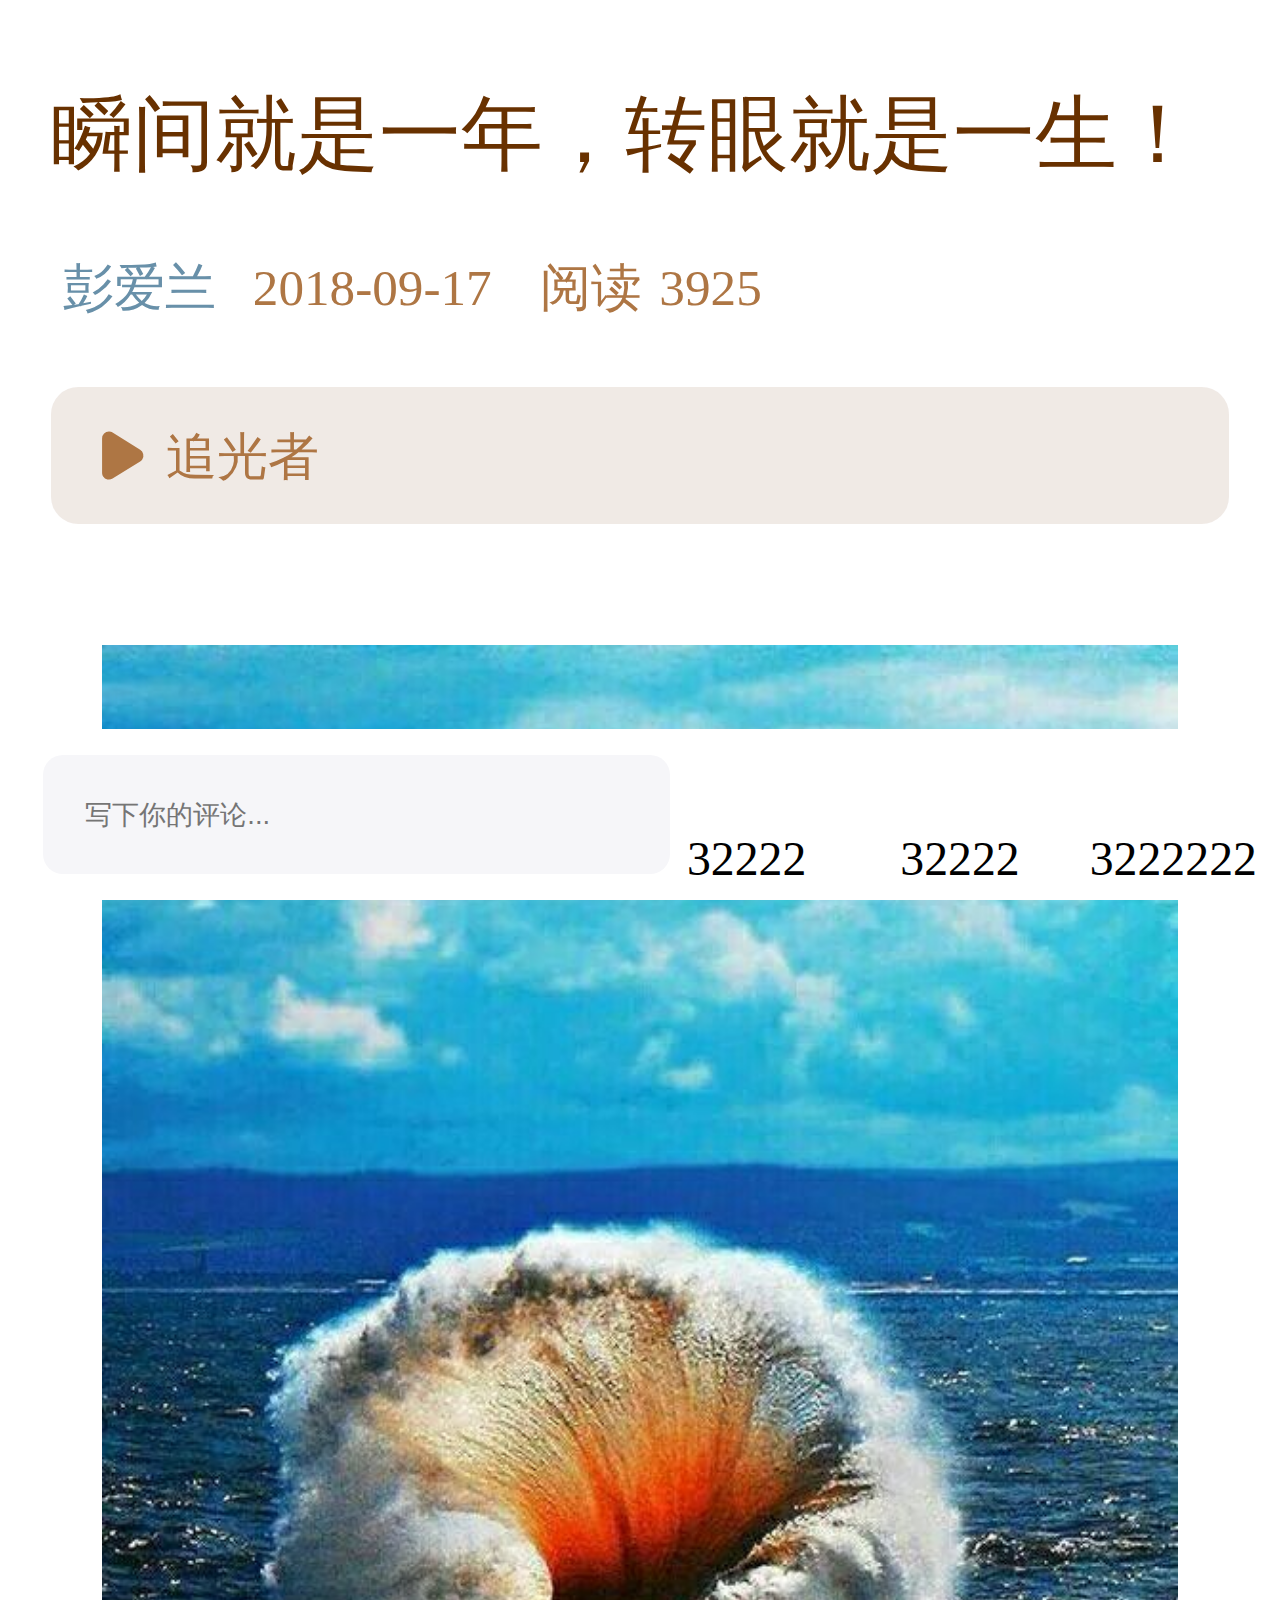
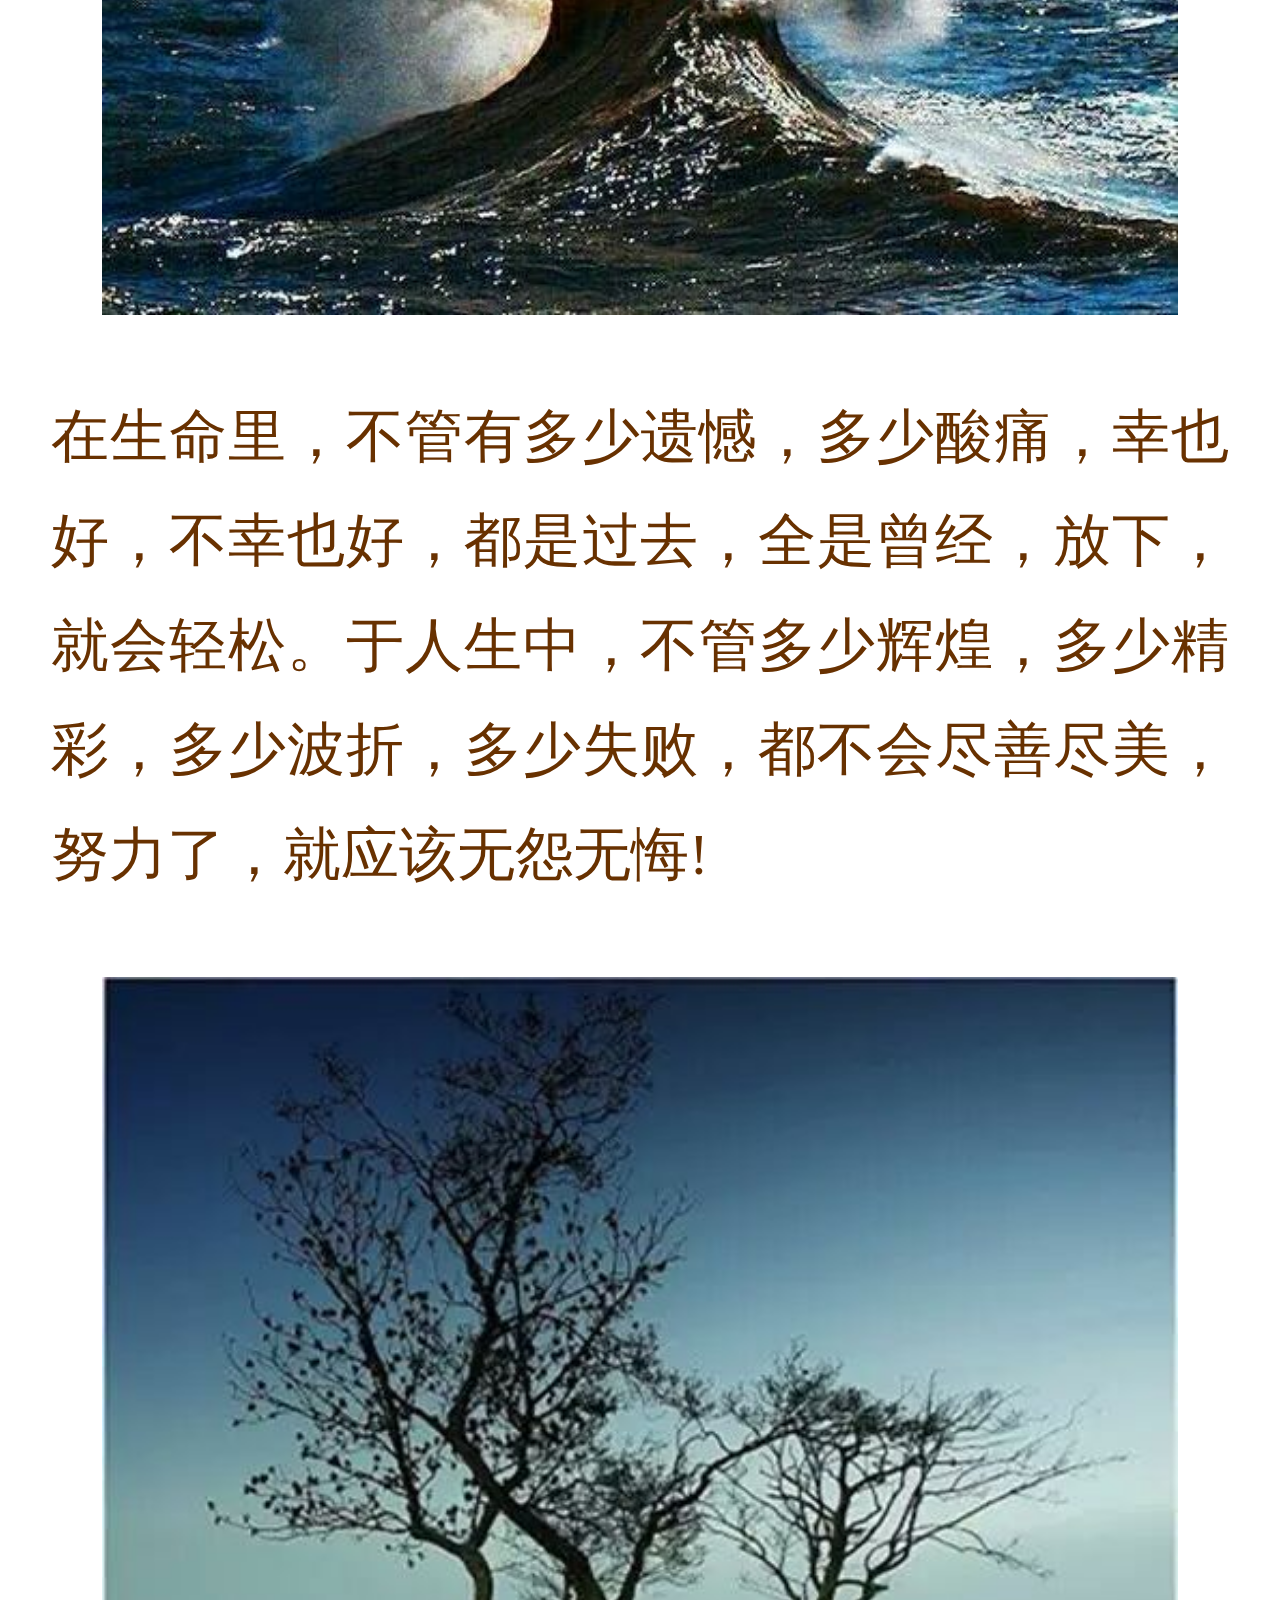
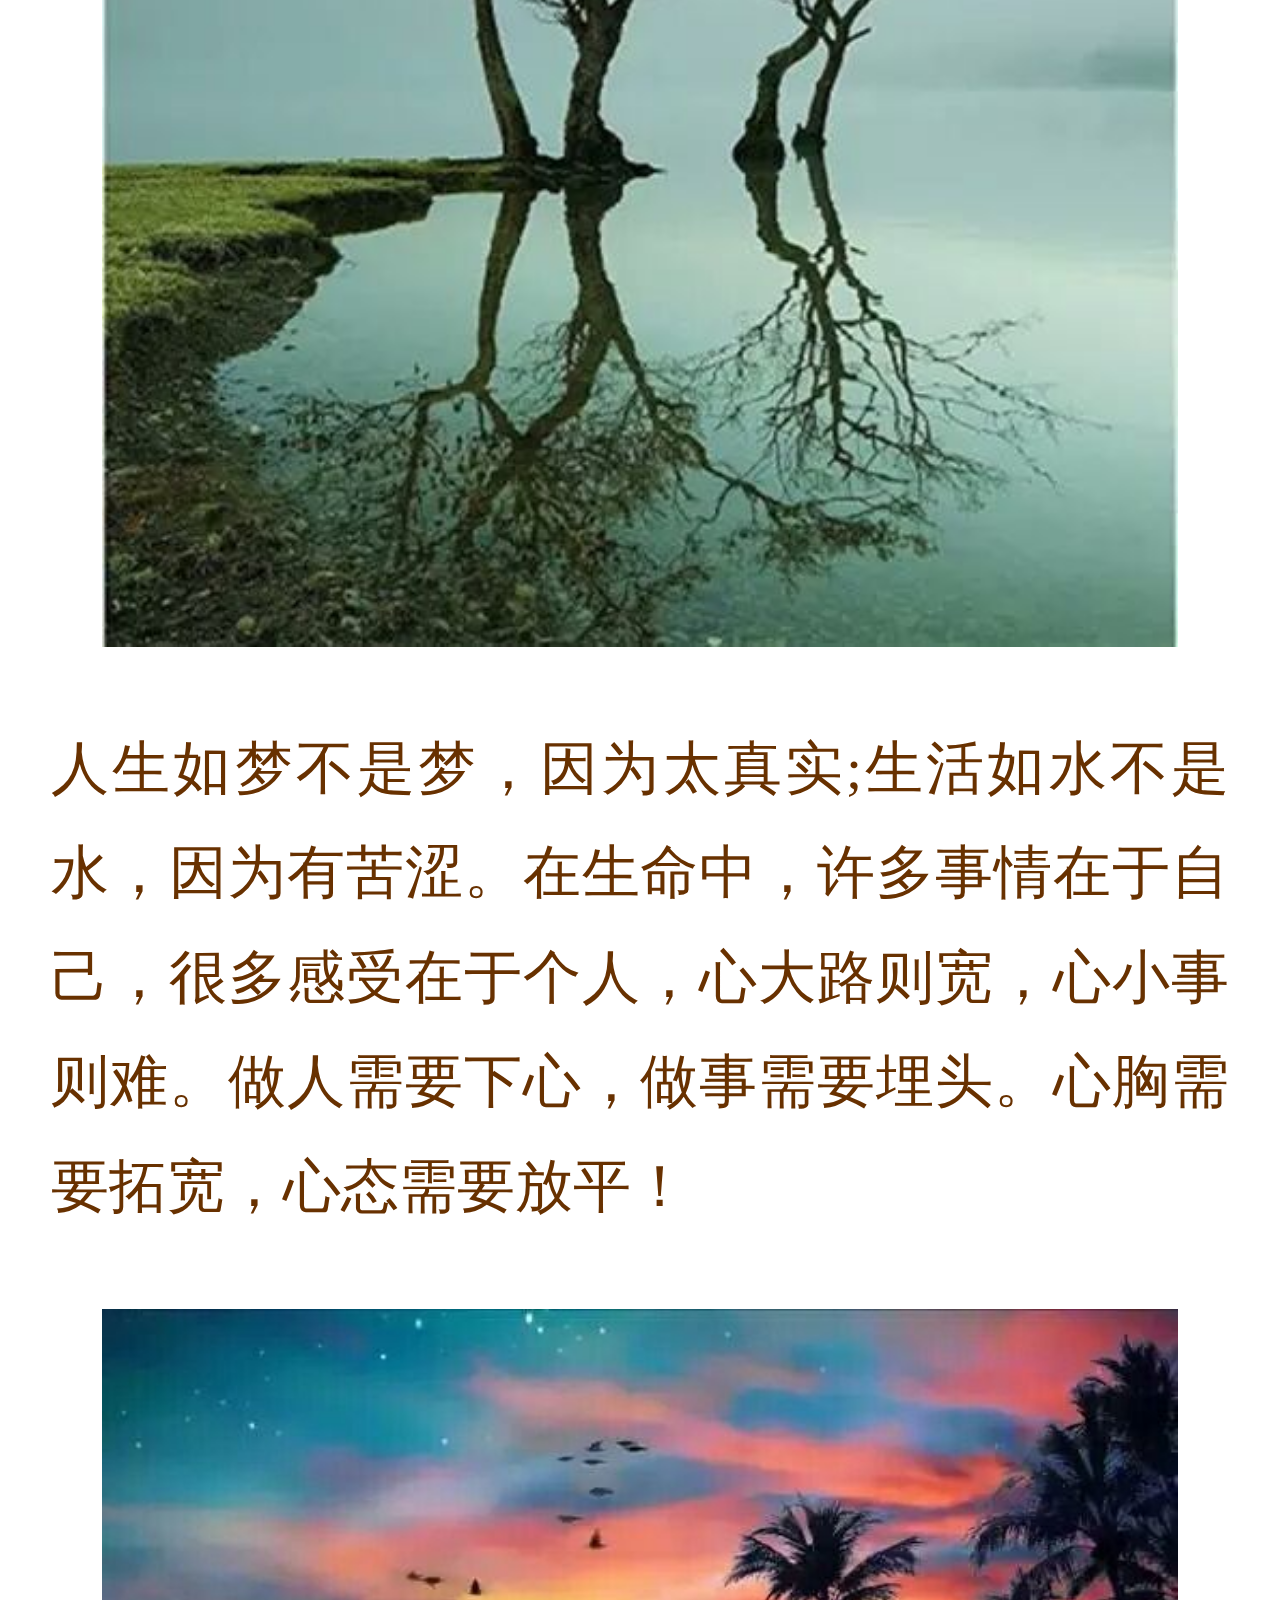
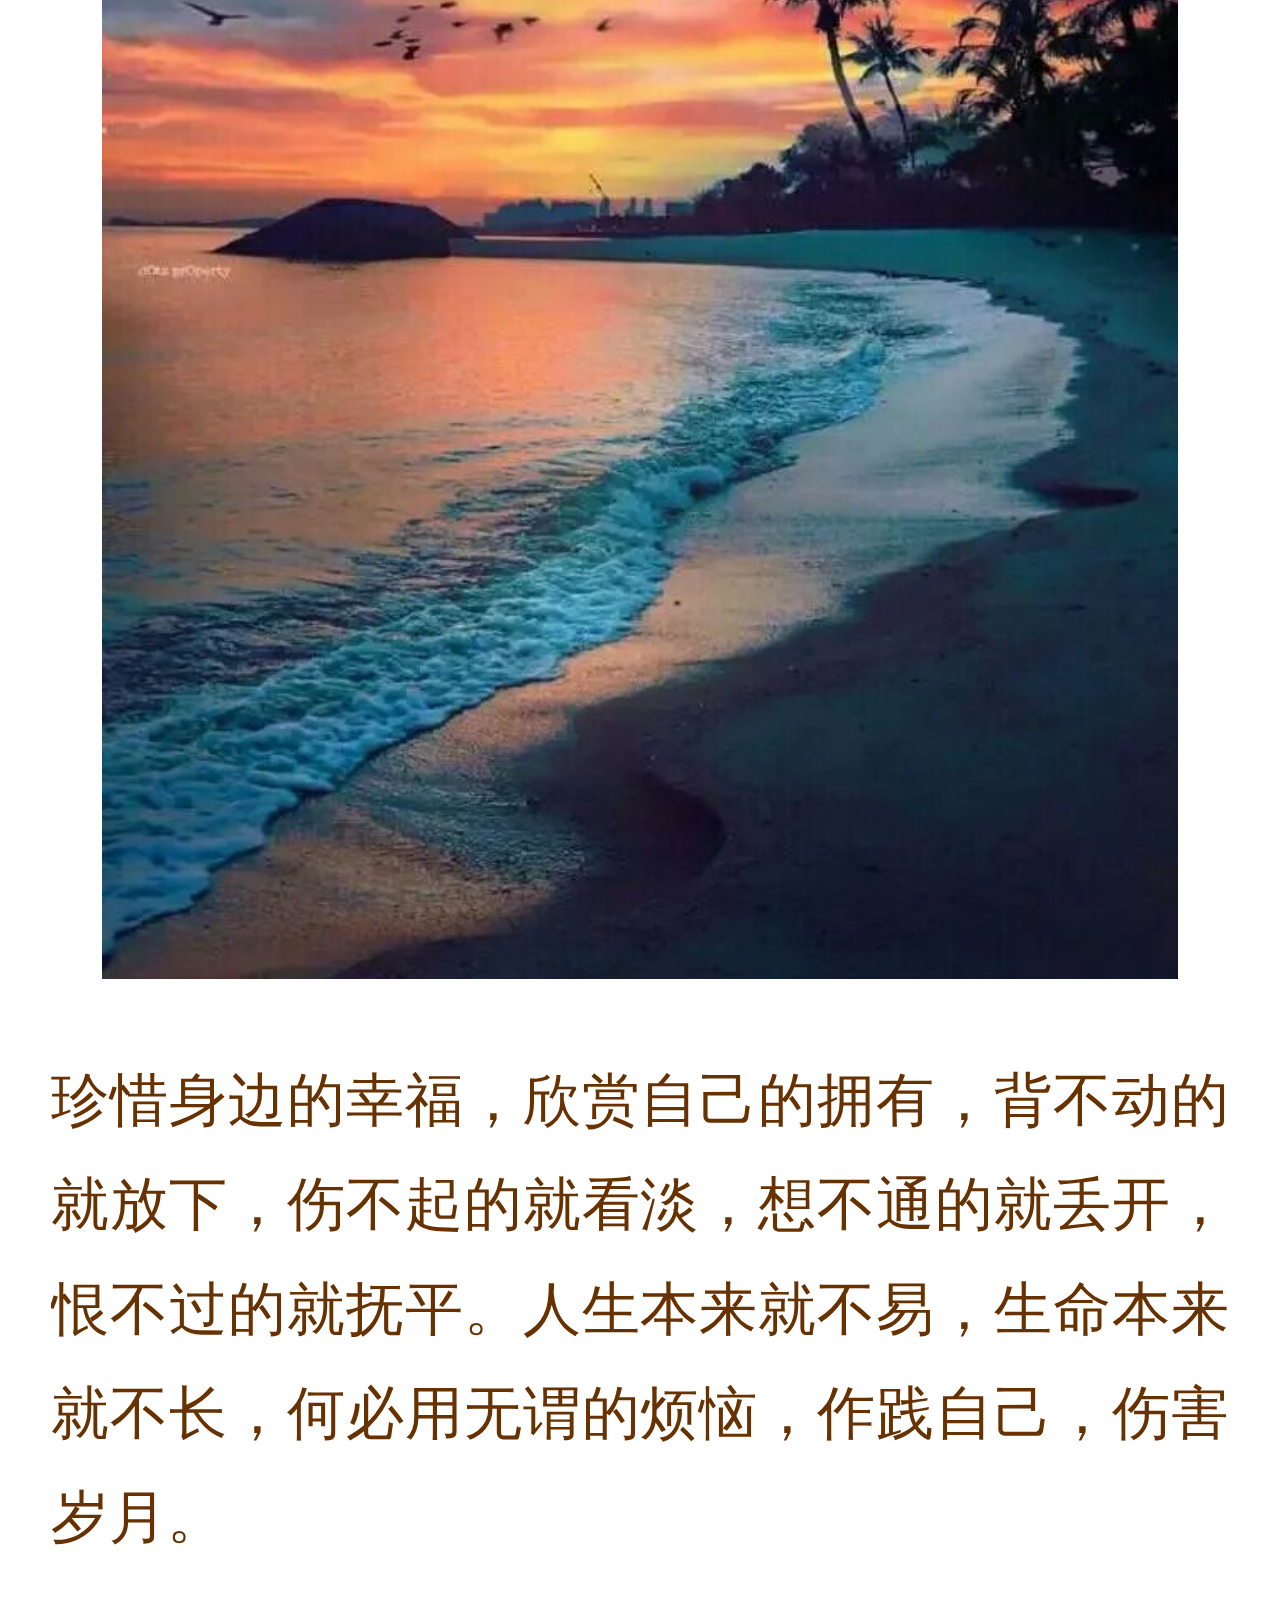
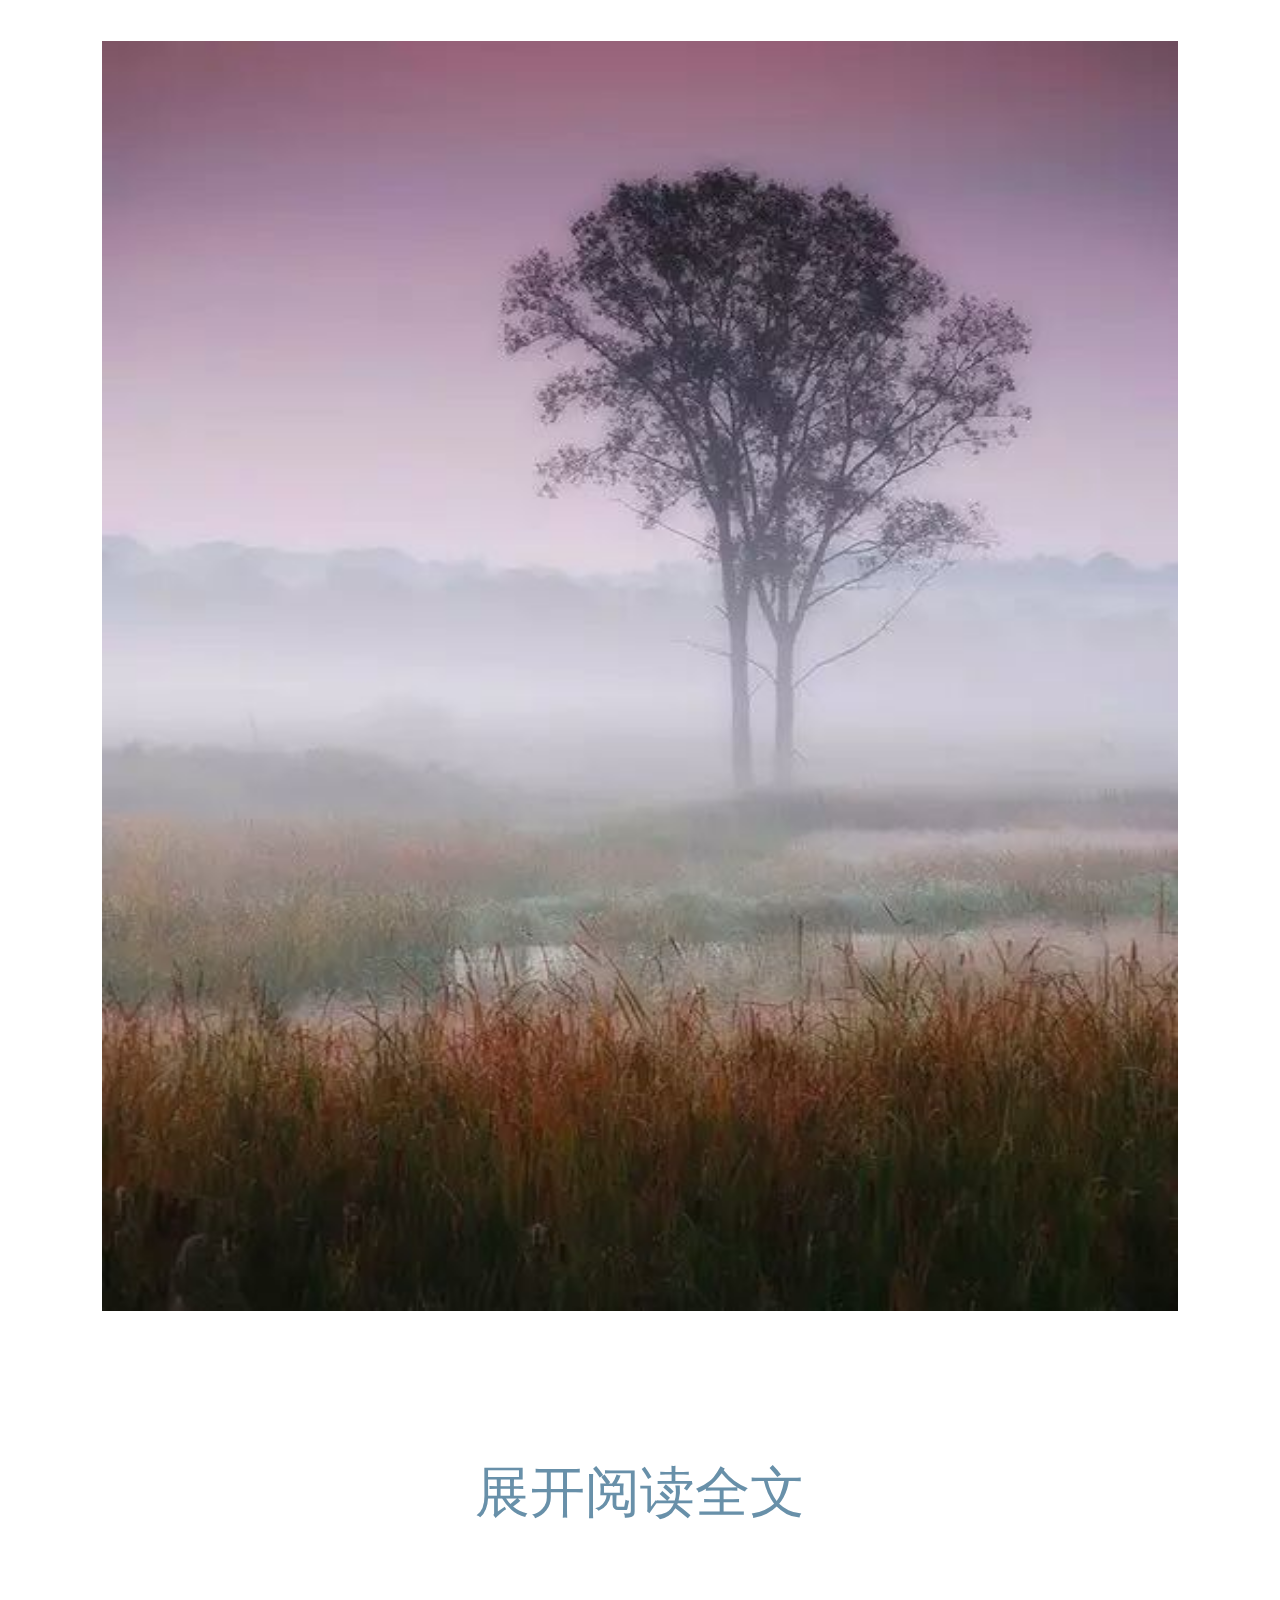
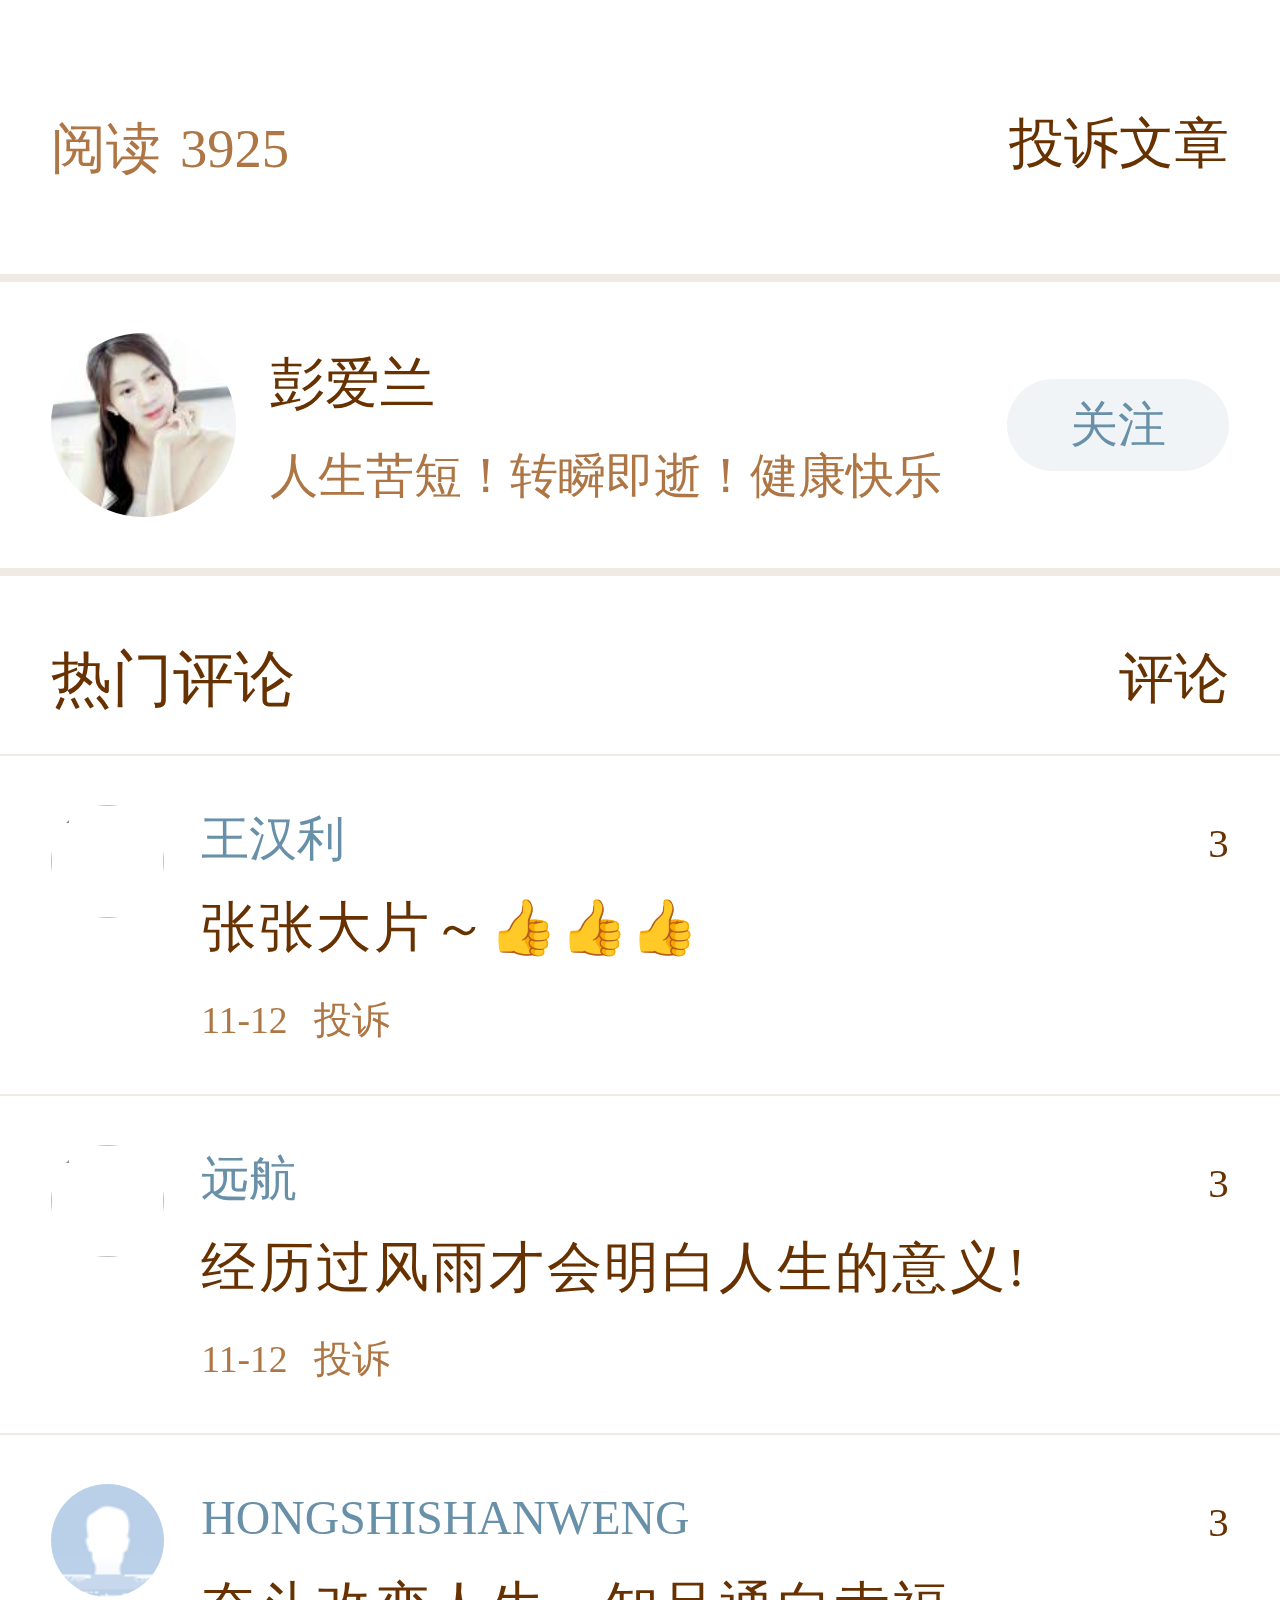
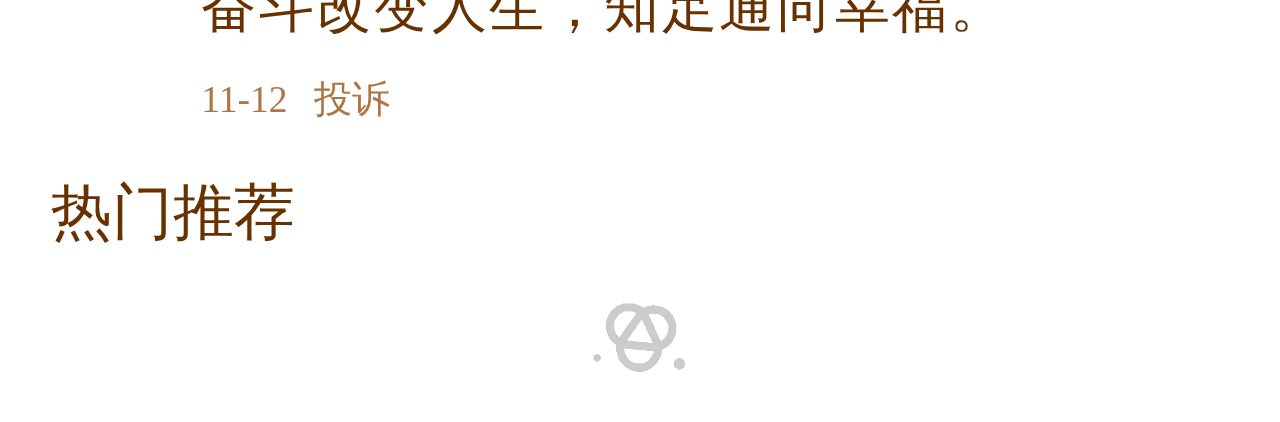
==== commit 3ae27e47: "输入框1" ====
--- a/111/index.html
+++ b/111/index.html
@@ -9,17 +9,24 @@
     <link rel="stylesheet" href="css/index.css">
     <script type="text/javascript" src="js/rem.js"></script>
     <style>
-        .mp-article-music-migu-fixed{display: none;}
-        .mp-article-images-item-img,.mp-article-images-item{height: 7.44rem;width:6.3rem; background-size: cover;}
+        .mp-article-music-migu-fixed {
+            display: none;
+        }
+
+        .mp-article-images-item-img, .mp-article-images-item {
+            height: 7.44rem;
+            width: 6.3rem;
+            background-size: cover;
+        }
     </style>
 </head>
 <body>
 
-<div class="mp-frame mp-article" style="background-color: rgb(244, 230, 201);  background-image: none;">
+<div class="mp-frame mp-article" style="background-color: rgba(244, 230, 201,0);  background-image: none;">
     <!--左右两侧背景图-->
     <div class="mp-article-bgfixed repeat"></div>
     <!--头部-->
-    <div class="mp-article-head"> </div>
+    <div class="mp-article-head"></div>
     <!--内容区域-->
     <div class="mp-article-tpl" style="min-height: 667px;">
         <div class="mp-article-content-container">
@@ -31,8 +38,8 @@
                             <div class="mp-article-caption-pure">
                                 <h2 class="mp-article-caption-title">
                                     <em class="mp-article-caption-title-word" style="color: rgb(104, 49, 0);">
-                                瞬间就是一年，转眼就是一生！
-                            </em></h2>
+                                        瞬间就是一年，转眼就是一生！
+                                    </em></h2>
                                 <div class="mp-article-caption-subhead">
                                     <div class="mp-article-caption-subhead-author" style="color: rgb(104, 144, 169);">
                                         彭爱兰
@@ -43,13 +50,14 @@
       </span> <span class="mp-article-caption-subhead-count"
                     style="color: rgb(174, 118, 68);"><span>阅读</span><span>3925</span></span></div>
                                 </div>
-                            </div>  </div>
-                    </div>
-                    <div  class="mp-article-music">
+                            </div>
+                        </div>
+                    </div>
+                    <div class="mp-article-music">
 
                         <audio src="" id="media" width="1" height="1" preload></audio>
 
-                        <div  class="mp-article-music-static" id="play-pause-button"
+                        <div class="mp-article-music-static" id="play-pause-button"
                              style="background-color: rgba(104, 49, 0, 0.1);">
                             <div class="mp-article-music-static-hand">
                                 <i class="mp-article-music-static-play"
@@ -60,12 +68,14 @@
                                       style="color: rgb(174, 118, 68);">追光者</span>
                             </div>
                         </div>
-                        <div data-v-48fe80ac=""  class="mp-article-music-migu-fixed" style="">
-                            <div data-v-48fe80ac="" class="mp-article-music-fixed-icon"
+                        <div  class="mp-article-music-migu-fixed" style="">
+                            <div  class="mp-article-music-fixed-icon"
                                  style="font-size: 32px; height: 32px; width: 32px; background-color: rgba(104, 49, 0, 0.6);">
-                                <i data-v-48fe80ac="" class="iconfont icon-music"
-                                   style="color: rgb(244, 230, 201);"></i></div>  </div> </div>
-                      
+                                <i  class="iconfont icon-music"
+                                   style="color: rgb(244, 230, 201);"></i></div>
+                        </div>
+                    </div>
+
                     <div class="mp-article-images">
                         <div class="mp-article-images-border">
                             <div class="mp-article-images-item"
@@ -76,12 +86,13 @@
                                      style="border-color: rgb(255, 255, 255); "></div>
 
                         </div>
-                    </div>  
+                    </div>
                     <div class="mp-article-texts" style="color: rgb(104, 49, 0);">
                         <div class="mp-article-texts-word">
-                            <h3>在生命里，不管有多少遗憾，多少酸痛，幸也好，不幸也好，都是过去，全是曾经，放下，就会轻松。于人生中，不管多少辉煌，多少精彩，多少波折，多少失败，都不会尽善尽美，努力了，就应该无怨无悔!<br>
-                        </h3></div>
-                    </div>  
+                            <span>
+                                在生命里，不管有多少遗憾，多少酸痛，幸也好，不幸也好，都是过去，全是曾经，放下，就会轻松。于人生中，不管多少辉煌，多少精彩，多少波折，多少失败，都不会尽善尽美，努力了，就应该无怨无悔!<br>
+                            </span></div>
+                    </div>
                     <div class="mp-article-images">
                         <div class="mp-article-images-border">
                             <div class="mp-article-images-item"
@@ -92,13 +103,14 @@
                                      lazy="loaded"
                                      style="border-color: rgb(255, 255, 255);   "></div>
                         </div>
-                    </div>  
+                    </div>
                     <div class="mp-article-texts" style="color: rgb(104, 49, 0);">
                         <div class="mp-article-texts-word">
-                            <h3>人生如梦不是梦，因为太真实;生活如水不是水，因为有苦涩。在生命中，许多事情在于自己，很多感受在于个人，心大路则宽，心小事则难。做人需要下心，做事需要埋头。心胸需要拓宽，心态需要放平！<br>
-                        </h3>
-                        </div>
-                    </div>  
+                            <span>
+                                人生如梦不是梦，因为太真实;生活如水不是水，因为有苦涩。在生命中，许多事情在于自己，很多感受在于个人，心大路则宽，心小事则难。做人需要下心，做事需要埋头。心胸需要拓宽，心态需要放平！<br>
+                            </span>
+                        </div>
+                    </div>
                     <div class="mp-article-images">
                         <div class="mp-article-images-border">
                             <div class="mp-article-images-item" style="  ">
@@ -108,12 +120,12 @@
                                      lazy="loading"
                                      style="border-color: rgb(255, 255, 255);   "></div>
                         </div>
-                    </div>  
+                    </div>
                     <div class="mp-article-texts" style="color: rgb(104, 49, 0);">
-                        <div class="mp-article-texts-word"><h3>
-                            珍惜身边的幸福，欣赏自己的拥有，背不动的就放下，伤不起的就看淡，想不通的就丢开，恨不过的就抚平。人生本来就不易，生命本来就不长，何必用无谓的烦恼，作践自己，伤害岁月。<br></h3>
-                        </div>
-                    </div>  
+                        <div class="mp-article-texts-word"><span>
+                            珍惜身边的幸福，欣赏自己的拥有，背不动的就放下，伤不起的就看淡，想不通的就丢开，恨不过的就抚平。人生本来就不易，生命本来就不长，何必用无谓的烦恼，作践自己，伤害岁月。<br></span>
+                        </div>
+                    </div>
                     <div class="mp-article-images">
                         <div class="mp-article-images-border">
                             <div class="mp-article-images-item" style="  ">
@@ -123,12 +135,12 @@
                                      lazy="loading"
                                      style="border-color: rgb(255, 255, 255);   "></div>
                         </div>
-                    </div>  
+                    </div>
                     <div class="mp-article-texts" style="color: rgb(104, 49, 0); display: none;">
                         <div class="mp-article-texts-word">
-                            <h3>从容达观一些，轻松自在一些，豁达随意一些。凡事当有度，做人应知足，追求完满的人生是好的，向往高质量的生活是好的，但在通往前行的路上，别忘了带上知足的心！<br></h3>
-                        </div>
-                    </div>  
+                            <span>从容达观一些，轻松自在一些，豁达随意一些。凡事当有度，做人应知足，追求完满的人生是好的，向往高质量的生活是好的，但在通往前行的路上，别忘了带上知足的心！<br></span>
+                        </div>
+                    </div>
                     <div class="mp-article-images" style="display: none;">
                         <div class="mp-article-images-border">
                             <div class="mp-article-images-item" style="  ">
@@ -138,11 +150,11 @@
                                      lazy="loading"
                                      style="border-color: rgb(255, 255, 255);   "></div>
                         </div>
-                    </div>  
-                    <div class="mp-article-texts" style="color: rgb(104, 49, 0); display: none;">
-                        <div class="mp-article-texts-word"><h3>
-                            人生不过四季：春、夏、秋、冬，四季虽能轮回，但生命不会重来，只有春种一粒粟，才能秋收万颗子。<br></h3></div>
-                    </div>  
+                    </div>
+                    <div class="mp-article-texts" style="color: rgb(104, 49, 0); display: none;">
+                        <div class="mp-article-texts-word"><span>
+                            人生不过四季：春、夏、秋、冬，四季虽能轮回，但生命不会重来，只有春种一粒粟，才能秋收万颗子。<br></span></div>
+                    </div>
                     <div class="mp-article-images" style="display: none;">
                         <div class="mp-article-images-border">
                             <div class="mp-article-images-item" style="  ">
@@ -152,12 +164,13 @@
                                      lazy="loading"
                                      style="border-color: rgb(255, 255, 255);  "></div>
                         </div>
-                    </div>  
+                    </div>
                     <div class="mp-article-texts" style="color: rgb(104, 49, 0); display: none;">
                         <div class="mp-article-texts-word">
-                            <h3>其实，生命不过三天：昨天、今天、明天，日夜虽能更替，但是，昨天如水，逝而不返；今天虽在，正在流走；明天在即，却也来之即逝，只有放下昨天，珍惜今天，才能无悔明天。<br></h3>
-                        </div>
-                    </div>  
+                            <span>其实，生命不过三天：昨天、今天、明天，日夜虽能更替，但是，昨天如水，逝而不返；今天虽在，正在流走；明天在即，却也来之即逝，只有放下昨天，珍惜今天，才能无悔明天。<br>
+                            </span>
+                        </div>
+                    </div>
                     <div class="mp-article-images" style="display: none;">
                         <div class="mp-article-images-border">
                             <div class="mp-article-images-item" style="  ">
@@ -167,11 +180,11 @@
                                      lazy="loading"
                                      style="border-color: rgb(255, 255, 255);  "></div>
                         </div>
-                    </div>  
-                    <div class="mp-article-texts" style="color: rgb(104, 49, 0); display: none;">
-                        <div class="mp-article-texts-word"><h3>
-                            其实，生活不过两天，白天、黑天，日夜交换，日子不息，唯有心情好，才能质量高。一瞬间就是一年，一转眼就是一生。<br></h3></div>
-                    </div>  
+                    </div>
+                    <div class="mp-article-texts" style="color: rgb(104, 49, 0); display: none;">
+                        <div class="mp-article-texts-word"><span>
+                            其实，生活不过两天，白天、黑天，日夜交换，日子不息，唯有心情好，才能质量高。一瞬间就是一年，一转眼就是一生。<br></span></div>
+                    </div>
                     <div class="mp-article-images" style="display: none;">
                         <div class="mp-article-images-border">
                             <div class="mp-article-images-item" style="  ">
@@ -181,22 +194,22 @@
                                      lazy="loading"
                                      style="border-color: rgb(255, 255, 255);  "></div>
                         </div>
-                    </div>  
+                    </div>
                     <div class="mp-article-texts" style="color: rgb(104, 49, 0); display: none;">
                         <div class="mp-article-texts-word" style="text-align: c">
-                            <h3> 要平凡，但不平庸；</h3>
-                            <h3> 要大胆，但不大意；</h3>
-                            <h3> 要敢说，但不空说；</h3>
-                            <h3> 要多思，但不乱思；</h3>
-                            <h3> 要大干，但不蛮干；</h3>
-                            <h3> 要谦让，但不迁就；</h3>
-                            <h3> 要虚心，但不虚荣；</h3>
-                            <h3> 要勇敢，但不蛮横。
+                            <span> 要平凡，但不平庸；</span>
+                            <span> 要大胆，但不大意；</span>
+                            <span> 要敢说，但不空说；</span>
+                            <span> 要多思，但不乱思；</span>
+                            <span> 要大干，但不蛮干；</span>
+                            <span> 要谦让，但不迁就；</span>
+                            <span> 要虚心，但不虚荣；</span>
+                            <span> 要勇敢，但不蛮横。
                                 活泼而守纪律，天真而不幼稚，
                                 勇敢而不鲁莽，倔强而有原则，
-                                热情而不冲动，乐观而不盲目。<br></h3>
-                        </div>
-                    </div>  
+                                热情而不冲动，乐观而不盲目。<br></span>
+                        </div>
+                    </div>
                     <div class="mp-article-images" style="display: none;">
                         <div class="mp-article-images-border">
                             <div class="mp-article-images-item" style="  ">
@@ -206,12 +219,13 @@
                                      lazy="loading"
                                      style="border-color: rgb(255, 255, 255);  "></div>
                         </div>
-                    </div>  
+                    </div>
                     <div class="mp-article-texts" style="color: rgb(104, 49, 0); display: none;">
                         <div class="mp-article-texts-word">
-                            <h3>在这个世界上，用情感活着是悲剧，用理智活着是喜剧。没有崎岖坎坷不叫攀登，没有痛苦烦恼不叫人生。<br></h3>
-                        </div>
-                    </div>     </div>
+                            <span>在这个世界上，用情感活着是悲剧，用理智活着是喜剧。没有崎岖坎坷不叫攀登，没有痛苦烦恼不叫人生。<br></span>
+                        </div>
+                    </div>
+                </div>
                 <div class="mp-article-content-more" style="color: rgb(104, 144, 169);">
                     <div class="mp-article-content-more-wrap"><em class="mp-article-content-more-text">展开阅读全文</em> <i
                             class="mp-article-content-more-icon iconfont icon-arrow"></i></div>
@@ -224,22 +238,24 @@
     <div class="mp-article-main">
         <div class="mp-report">
             <div class="mp-report-wrap">
-                <div class="mp-report-read" style="color: rgb(174, 118, 68);"><em class="mp-report-read-title">阅读</em>
-                    <span class="mp-report-read-count">
-        3925
-      </span></div>  <a class="mp-report-link" style="color: rgb(104, 49, 0);" >投诉文章</a></div>
+                <div class="mp-report-read" style="color: rgb(174, 118, 68);">
+                    <em class="mp-report-read-title">阅读</em>
+                    <span class="mp-report-read-count">3925</span></div>
+                <a class="mp-report-link" style="color: rgb(104, 49, 0);">投诉文章</a></div>
         </div>
         <div class="mp-author-link"
              style="border-top: 8px solid rgba(104, 49, 0, 0.1); border-bottom: 8px solid rgba(104, 49, 0, 0.1);">
             <div class="mp-author-link-wrap">
-                <div class="mp-author-link-head"><img src="image/132.jpg" class="mp-author-link-head-img">
-                </div>
-                <div class="mp-author-link-hand"><span class="mp-author-link-hand-btn"
+                <div class="mp-author-link-head">
+                    <img src="image/132.jpg" class="mp-author-link-head-img">
+                </div>
+                <div class="mp-author-link-hand">
+                    <span class="mp-author-link-hand-btn"
                                                        style="background-color: rgba(104, 144, 169, 0.1); color: rgb(104, 144, 169);">关注</span>
                 </div>
-                <div class="mp-author-link-cont"><h3 class="mp-author-link-cap" style="color: rgb(104, 49, 0);">
+                <div class="mp-author-link-cont"><span class="mp-author-link-cap" style="color: rgb(104, 49, 0);">
                     彭爱兰
-                </h3>
+                </span>
                     <div class="mp-author-link-desc"><span style="color: rgb(174, 118, 68);">人生苦短！转瞬即逝！健康快乐每一天！</span>
                     </div>
                 </div>
@@ -248,8 +264,8 @@
         <div class="mp-comment">
             <div class="mp-comment-wrap">
                 <div class="mp-comment-qrcode-banner"></div>
-                <div class="mp-comment-head"><h3 class="mp-comment-caption" style="color: rgb(104, 49, 0);"><em
-                        class="mp-comment-caption-txt">热门评论</em> </h3>
+                <div class="mp-comment-head"><span class="mp-comment-caption" style="color: rgb(104, 49, 0);"><em
+                        class="mp-comment-caption-txt">热门评论</em></span>
                     <div class="mp-comment-editor" style="color: rgb(104, 49, 0);"><i
                             class="mp-comment-editor-icon iconfont icon-tianjiapinglun"></i> <em
                             class="mp-comment-editor-txt">评论</em></div>
@@ -322,7 +338,7 @@
                         <li class="mp-comment-list-item">
                             <div class="mp-comment-list-line" style="border-color: rgba(104, 49, 0, 0.1);"></div><!---->
                             <div class="mp-comment-list-view"><img
-                                    src="[data-uri]"
+                                    src="[data-uri]"
                                     class="mp-comment-list-view-img"> <!----></div>
                             <div class="mp-comment-list-area">
                                 <div class="mp-comment-list-head">
@@ -354,8 +370,8 @@
             </div>
         </div>
         <div class="mp-recommend">
-            <div class="mp-recommend-wrap"><h3 class="mp-recommend-caption" style="color: rgb(104, 49, 0);">
-                <span>热门推荐</span></h3>
+            <div class="mp-recommend-wrap"><span class="mp-recommend-caption" style="color: rgb(104, 49, 0);">
+                <span>热门推荐</span></span>
                 <div class="mp-recommend-cont">
                     <div class="mp-recommend-loading">
                         <img src="image/133.gif">
@@ -363,47 +379,41 @@
                 </div>
             </div>
         </div>
-
 
 
     </div>
     <!--显示内容-->
     <div class="mp-article-foot" style="display: block;">
         <div class="comment-input-container">
-            <input  type="text" placeholder="写下你的评论..."
-                    class="comment-input">
+            <input type="text" placeholder="写下你的评论..."
+                   class="comment-input">
 
         </div>
         <div class="comment-icon-container">
-            <div class="comment-list" >
+            <div class="comment-list">
                 <i class="comment-list-icon iconfont  icon-pinglun1"></i>
                 <span class="comment-list-txt">32222</span>
             </div>
-            <div class="comment-list" >
+            <div class="comment-list">
                 <i class="comment-list-icon iconfont  icon-zan"></i>
                 <span class="comment-list-txt">32222</span>
             </div>
-            <div class="comment-list" >
+            <div class="comment-list">
                 <i class="comment-list-icon iconfont  icon-iconfontlink"></i>
                 <span class="comment-list-txt">3222222</span>
             </div>
 
+        </div>
+
     </div>
-
-</div>
     <!--输入内容时-->
-    <div class="mp-article-foots" >
+    <div class="mp-article-foots">
         <div class="input-container">
-            <input  type="text" placeholder="写下你的评论..." class="comment">
+            <input type="text" placeholder="写下你的评论..." class="comment">
         </div>
         <div class="input-send">发送</div>
     </div>
 </div>
-
-
-
-
-
 
 
 </body>
--- a/111/css/index.css
+++ b/111/css/index.css
@@ -1,32 +1,11 @@
-.mp-article {
-    background-image: url([data-uri])
-}
+
 .mp-article .mp-article-bgfixed {
-    background-image: url(//ss2.meipian.me/cdn/article/app/tpl-basis/img/mp-article-bg-fixed.1f26c2e.png)
-}
-.mp-article .mp-article-bgfixed > .mp-article-bgfixed-mask {
-    background-image: url([data-uri])
-}
-.mp-article .mp-article-caption {
-    background-image: url([data-uri])
-}
-.mp-article .mp-article-music .mp-article-music-fixed-custom {
-    background-image: url([data-uri])
-}
-.mp-article .mp-article-images .mp-article-images-corner-left-top {
-    background-image: url([data-uri])
-}
-.mp-article .mp-article-images .mp-article-images-corner-right-top {
-    background-image: url([data-uri])
-}
-.mp-article .mp-article-images .mp-article-images-corner-left-bottom {
-    background-image: url([data-uri])
-}
-.mp-article .mp-article-images .mp-article-images-corner-right-bottom {
-    background-image: url([data-uri])
-}
+    /*background-image: url(//ss2.meipian.me/cdn/article/app/tpl-basis/img/mp-article-bg-fixed.1f26c2e.png)*/
+}
+
+
 .mp-article .mp-article-images .mp-article-images-border {
-    border-image-source: url([data-uri])
+    /*border-image-source: url('../image/bg.png')*/
 }
 
 .mp-frame {  margin: 0 auto  }
@@ -564,7 +543,7 @@
 .mp-article-music-migu-bgcolor .mp-article-music-fixed-music-name .mp-article-music-fixed-music-name-desc {
     display: block;
     font-size: .26rem;
-    font-family: PingFangSC-Regular;
+    
     font-weight: 400;
     color: #fff;
     line-height: .37rem;
@@ -604,28 +583,8 @@
     }
 }
 
-.mp-article-music-migu-bgcolor .mp-article-music-fixed-music-right-arrow {
-    display: inline-block;
-    width: .5rem;
-    height: .72rem;
-    position: relative;
-    box-sizing: border-box
-}
-
-.mp-article-music-migu-bgcolor .mp-article-music-fixed-music-right-arrow > span {
-    position: absolute;
-    left: 50%;
-    top: 50%;
-    -webkit-transform: translate(-50%, -50%);
-    -ms-transform: translate(-50%, -50%);
-    transform: translate(-50%, -50%);
-    width: .2rem;
-    height: .2rem;
-    display: block;
-    background-image: url([data-uri]);
-    background-size: 100%;
-    background-repeat: no-repeat
-}
+
+
 
 .mp-article-music-migu-bgcolor .mp-article-music-migu-stop-icon {
     width: .64rem;
@@ -665,12 +624,9 @@
         transform: rotate(-1turn)
     }
 }
-.max-width[data-v-48fe80ac] {
-    width: .88rem;
-    height: .88rem
-}
-
-.animation[data-v-48fe80ac] {
+
+
+.animation {
     -webkit-animation: rotate 4s linear infinite;
     animation: rotate 4s linear infinite
 }.mp-article-images {
@@ -759,10 +715,6 @@
 
 .mp-article-images .mp-article-images-border {
     margin: .41rem .2rem;
-    border-width: .4rem;
-    border-style: solid;
-    border-image-slice: 40;
-    border-image-repeat: round
 }
 
 .mp-article-images .mp-article-images-border img {
@@ -880,12 +832,12 @@
     font-weight: 400;
     font-size: .34rem;
     color: inherit;
-    font-family: PingFangSC-Regular;
+   
     text-align: justify;
-    white-space: pre-wrap
-}
-
-.mp-article-texts .mp-article-texts-word div, .mp-article-texts .mp-article-texts-word h1, .mp-article-texts .mp-article-texts-word h3, .mp-article-texts .mp-article-texts-word h5, .mp-article-texts .mp-article-texts-word p {
+    
+}
+
+.mp-article-texts .mp-article-texts-word div, .mp-article-texts .mp-article-texts-word h1, .mp-article-texts .mp-article-texts-word span, .mp-article-texts .mp-article-texts-word h5, .mp-article-texts .mp-article-texts-word p {
     font-weight: 400;
     color: inherit;
     margin: 0;
@@ -898,7 +850,7 @@
     line-height: 1.5em
 }
 
-.mp-article-texts .mp-article-texts-word div, .mp-article-texts .mp-article-texts-word h3, .mp-article-texts .mp-article-texts-word p {
+.mp-article-texts .mp-article-texts-word div, .mp-article-texts .mp-article-texts-word span, .mp-article-texts .mp-article-texts-word p {
     font-size: .34rem;
     line-height: 1.8em
 }
@@ -1797,6 +1749,17 @@
     border: none;
     width: 100%
 }
+
+
+
+
+
+
+
+
+
+
+
 .mp-article-foot,.mp-article-foots{
     position: fixed;
     left: 0;
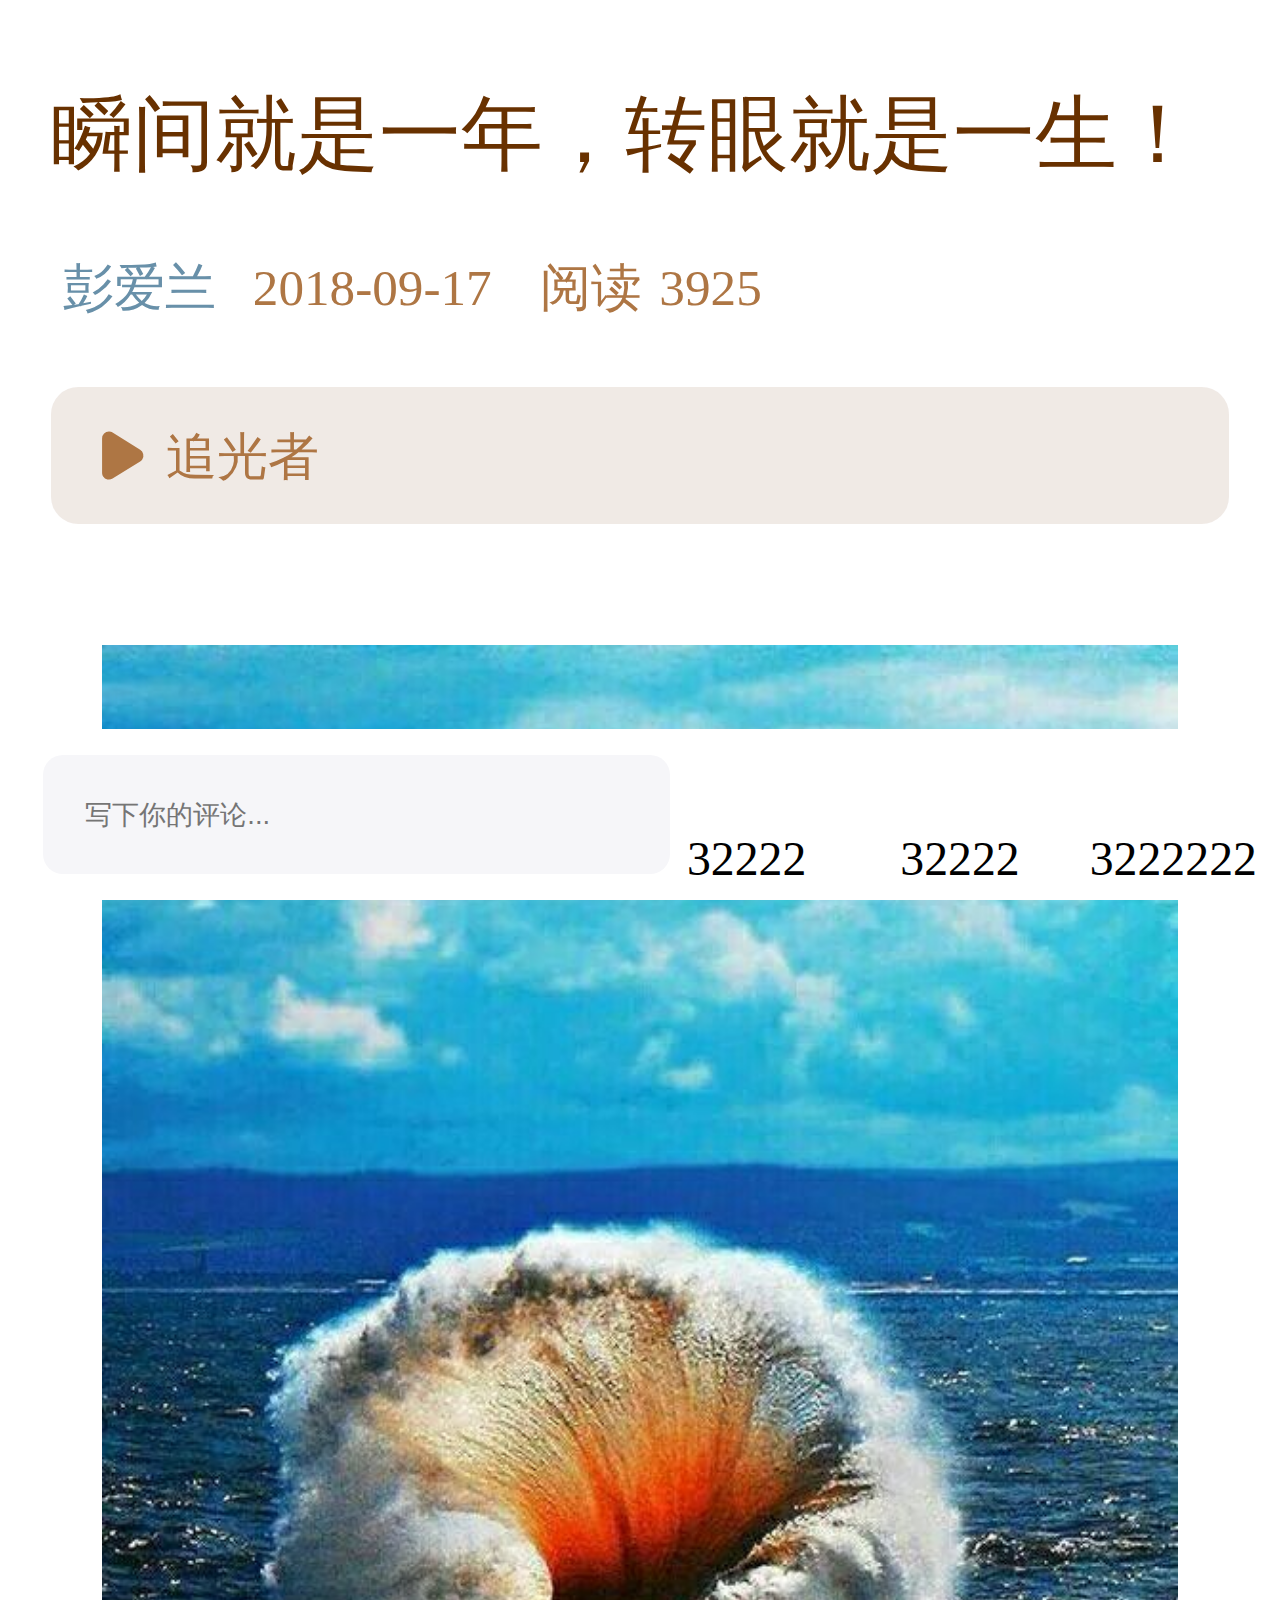
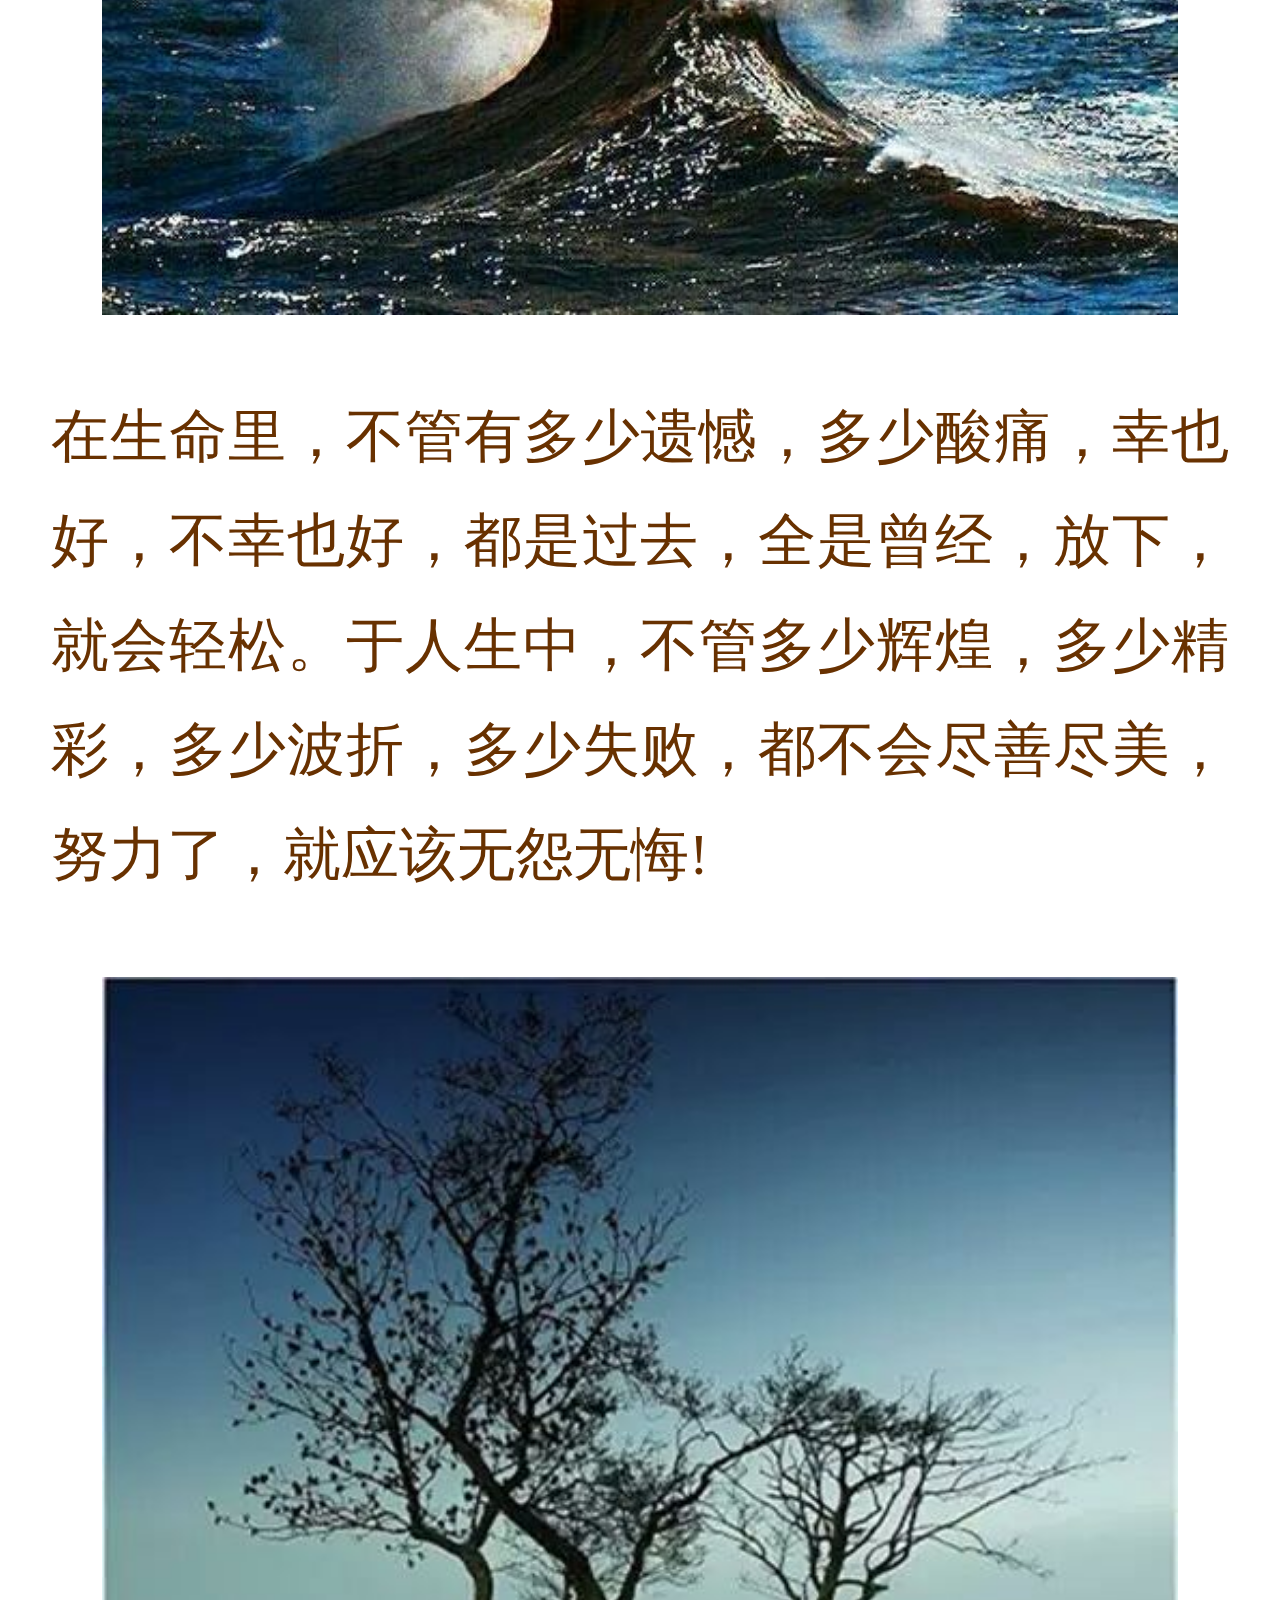
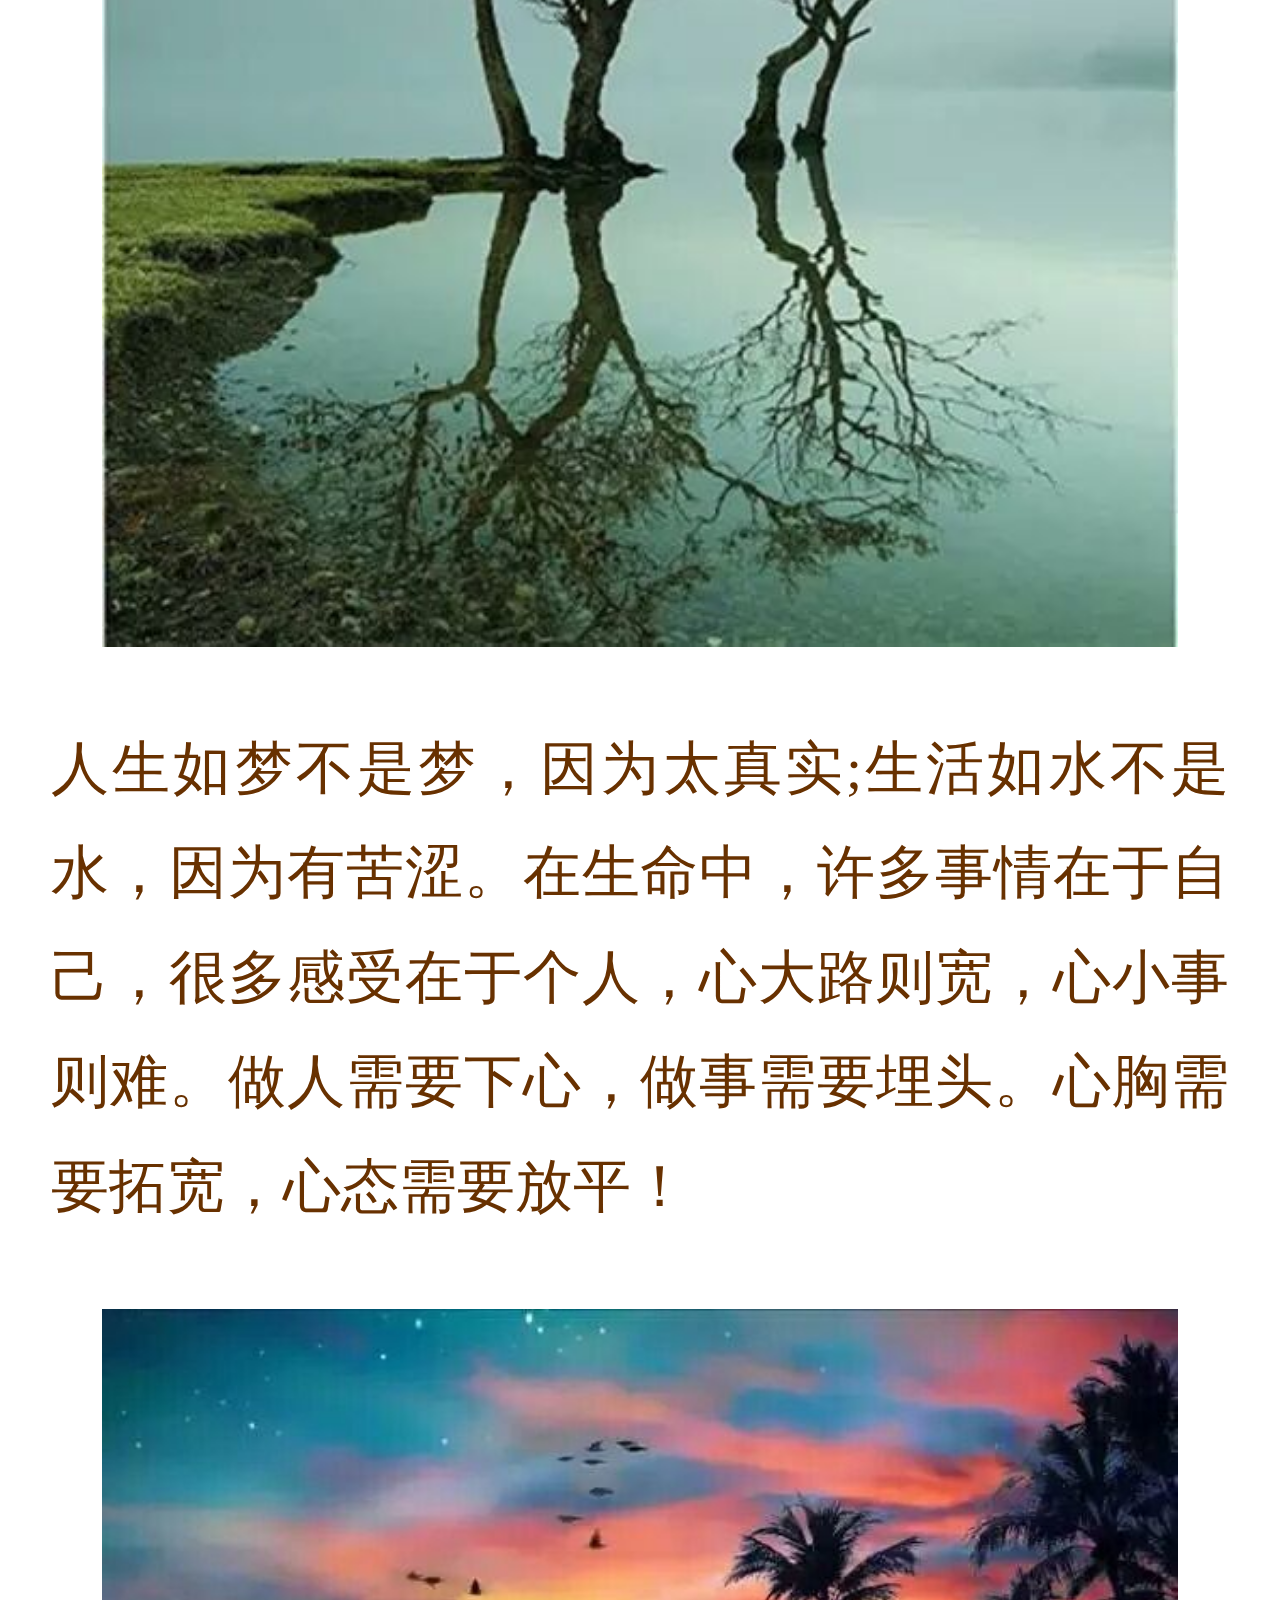
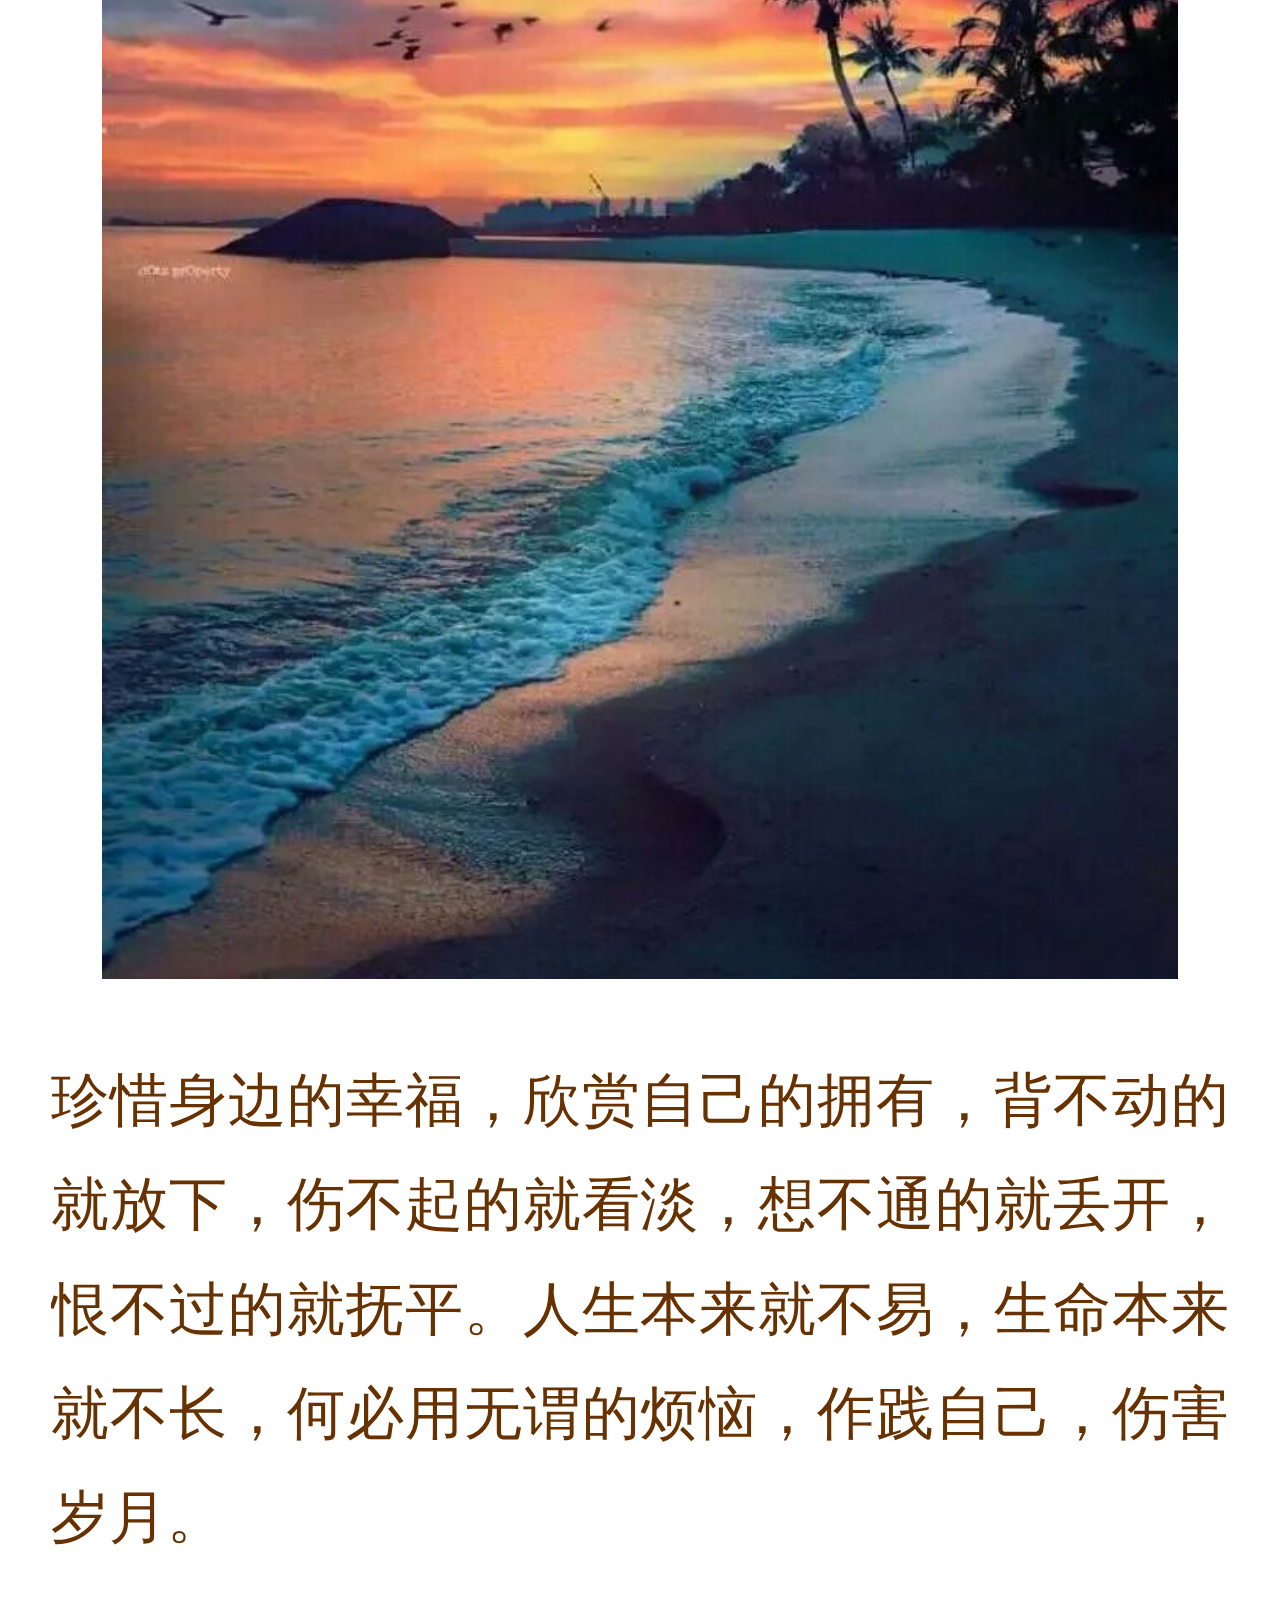
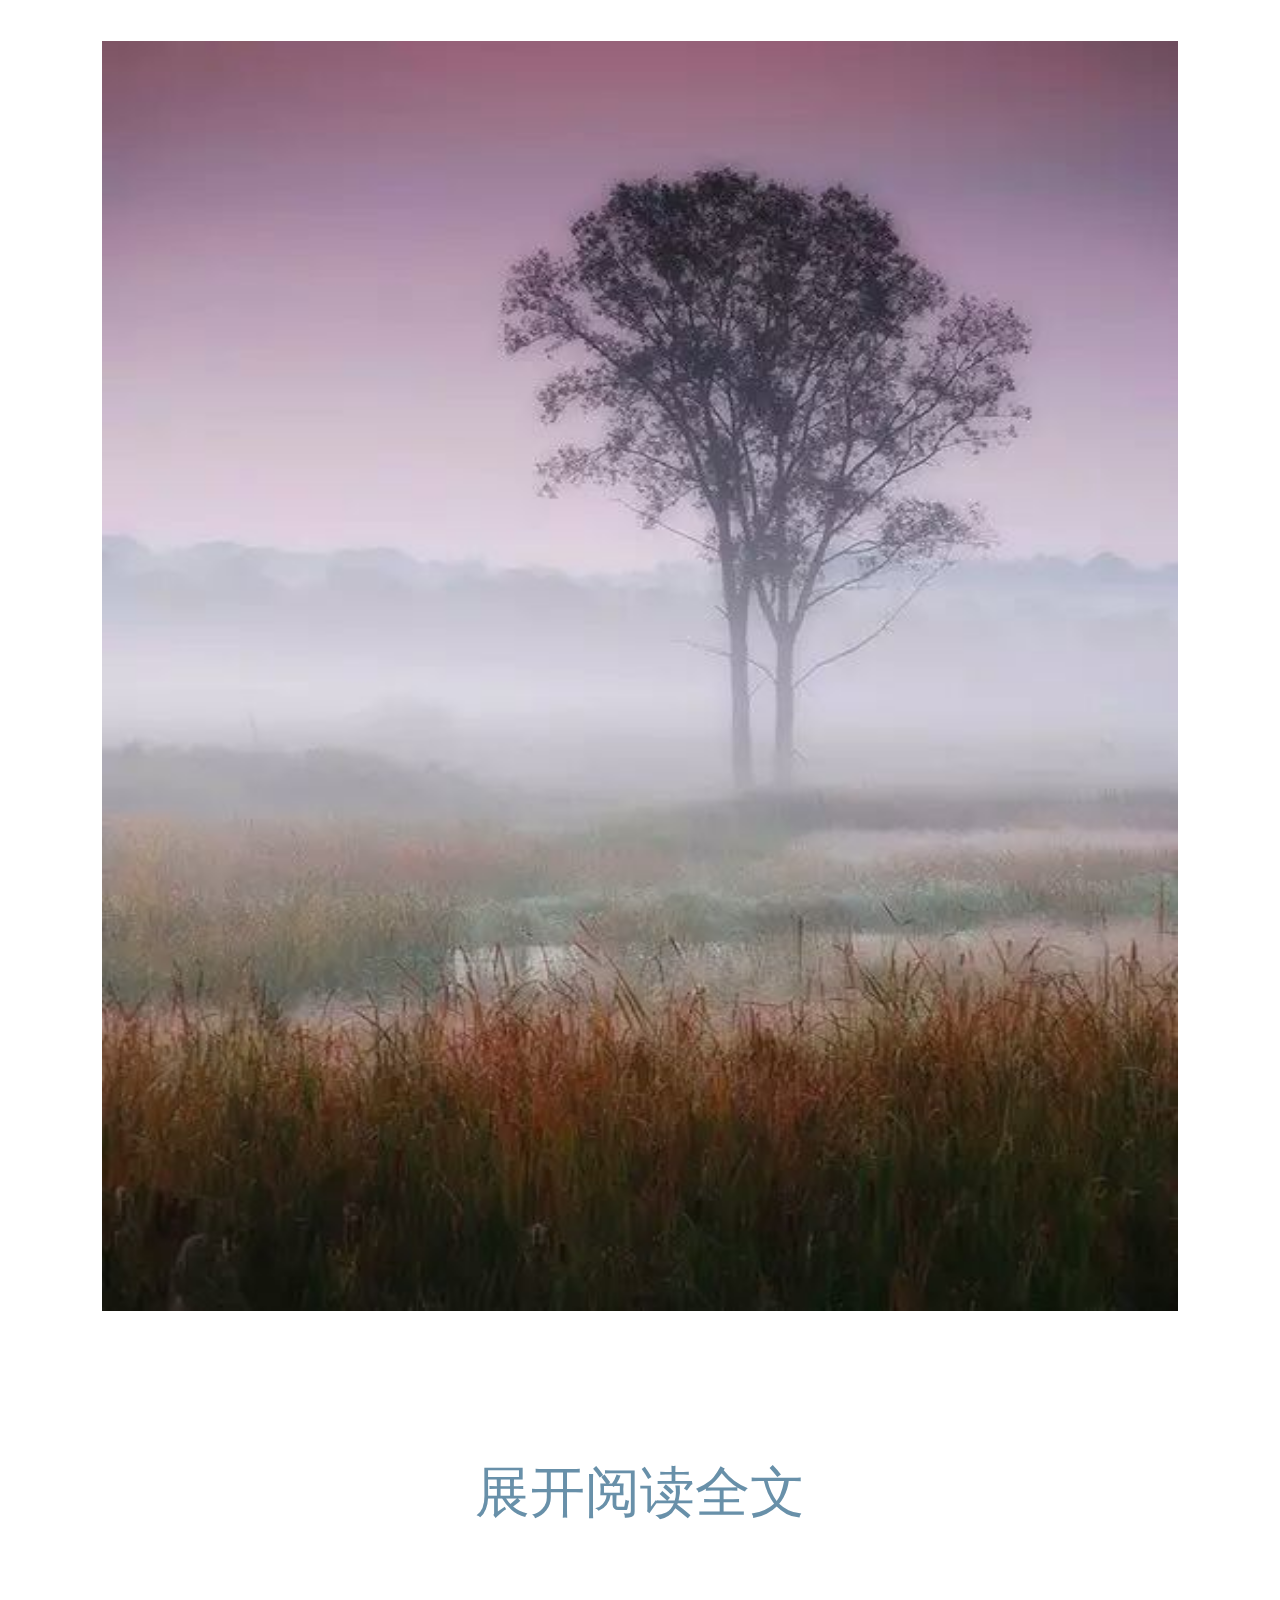
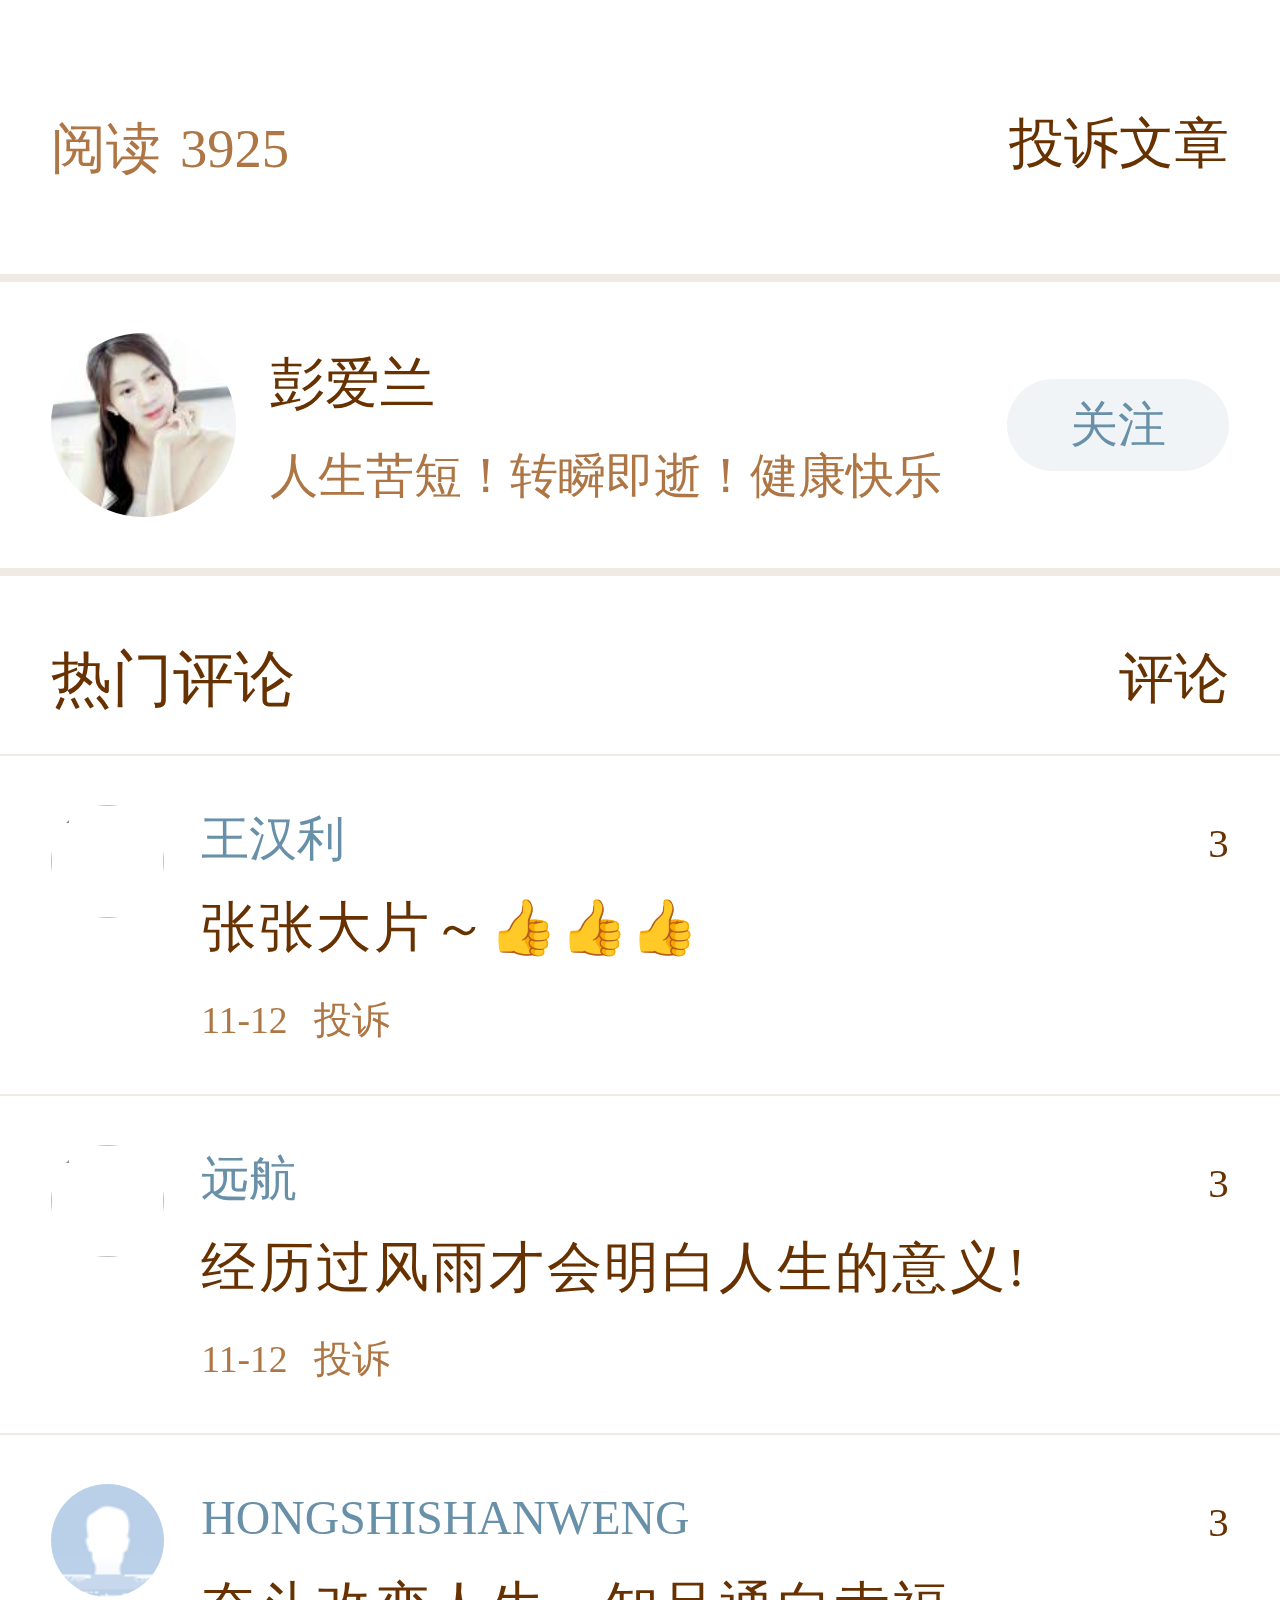
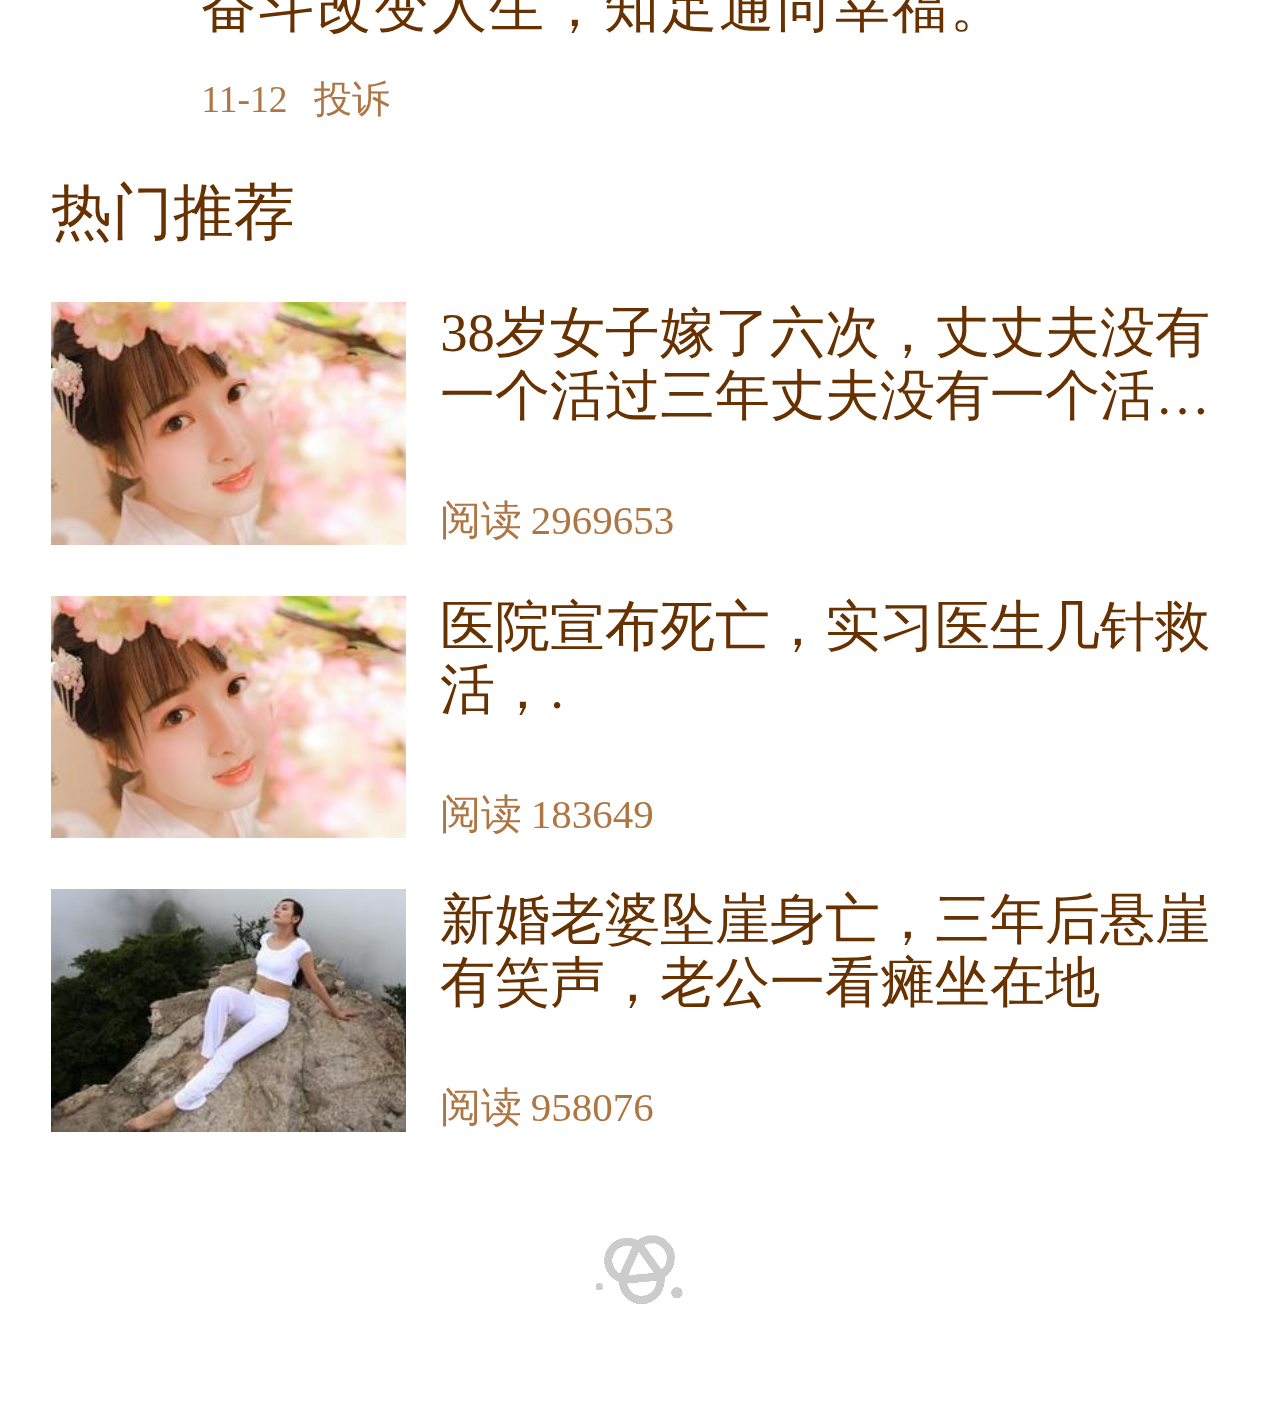
==== commit 3d27a3ce: "1111" ====
--- a/111/index.html
+++ b/111/index.html
@@ -373,6 +373,66 @@
             <div class="mp-recommend-wrap"><span class="mp-recommend-caption" style="color: rgb(104, 49, 0);">
                 <span>热门推荐</span></span>
                 <div class="mp-recommend-cont">
+
+                    <ul class="mp-recommend-list"><!---->
+                        <li class="mp-recommend-list-item">
+                            <a class="mp-recommend-list-link">
+                                <div class="mp-recommend-list-view">
+                                    <img class="mp-recommend-list-img"
+                                         src="image/11.jpg"
+                                         lazy="loaded" style="height: 100%; width: auto;">
+                                </div>
+                                <div class="mp-recommend-list-cont">
+                                    <h4 class="mp-recommend-list-title" style="color: rgb(104, 49, 0);">
+                                        <span>38岁女子嫁了六次，丈丈夫没有一个活过三年丈夫没有一个活过三年丈夫没有一个活过三年丈夫没有一个活过三年丈夫没有一个活过三年夫没有一个活过三年！</span>
+                                    </h4>
+                                    <div class="mp-recommend-list-desc" style="color: rgb(174, 118, 68);">
+                                        <span class="mp-recommend-list-read">阅读</span>
+                                        <span class="mp-recommend-list-count">2969653</span>
+                                    </div>
+                                </div>
+                            </a>
+                        </li><!---->
+                        <li class="mp-recommend-list-item">
+                            <a class="mp-recommend-list-link">
+                                <div class="mp-recommend-list-view">
+                                    <img class="mp-recommend-list-img"
+                                         src="image/11.jpg"
+                                         lazy="loaded" style="height: 100%; width: auto;">
+                                </div>
+                                <div class="mp-recommend-list-cont">
+                                    <h4 class="mp-recommend-list-title"
+                                        style="color: rgb(104, 49, 0);">
+                                        <span>医院宣布死亡，实习医生几针救活，.</span>
+                                    </h4>
+                                    <div class="mp-recommend-list-desc" style="color: rgb(174, 118, 68);">
+                                        <span class="mp-recommend-list-read">阅读</span>
+                                        <span class="mp-recommend-list-count">183649</span>
+                                    </div>
+                                </div>
+                            </a>
+                        </li><!---->
+                        <li class="mp-recommend-list-item">
+                            <a class="mp-recommend-list-link">
+                                <div class="mp-recommend-list-view">
+                                    <img class="mp-recommend-list-img"
+                                         src="image/12.jpg"
+                                         lazy="loaded" style="height: 100%; width: auto;">
+                                </div>
+                                <div class="mp-recommend-list-cont">
+                                    <h4 class="mp-recommend-list-title"
+                                        style="color: rgb(104, 49, 0);">
+                                        <span>新婚老婆坠崖身亡，三年后悬崖有笑声，老公一看瘫坐在地</span>
+                                    </h4>
+                                    <div class="mp-recommend-list-desc" style="color: rgb(174, 118, 68);">
+                                        <span class="mp-recommend-list-read">阅读</span>
+                                        <span class="mp-recommend-list-count">958076</span>
+                                    </div>
+                                </div>
+                            </a>
+                        </li><!---->
+
+                    </ul>
                     <div class="mp-recommend-loading">
                         <img src="image/133.gif">
                     </div>
--- a/111/css/index.css
+++ b/111/css/index.css
@@ -795,20 +795,7 @@
     font-size: 0
 }
 
-.mp-article-images-item .mp-article-images-item-mask {
-    position: absolute;
-    left: 0;
-    right: 0;
-    top: 0;
-    bottom: 0;
-    margin: auto;
-    background-image: url([data-uri]);
-    background-repeat: no-repeat;
-    background-position: 50%;
-    background-size: contain;
-    text-align: center;
-    z-index: -1
-}
+
 
 .mp-article-images-item .mp-article-images-item-img {
     position: relative;
@@ -1579,7 +1566,7 @@
 }
 
 .mp-recommend .mp-recommend-cont {
-    margin: 0 auto
+    margin: 0.3rem auto
 }
 
 .mp-recommend .mp-recommend-list, .mp-recommend .mp-recommend-list-item {
@@ -1629,21 +1616,6 @@
     bottom: 0
 }
 
-.mp-recommend .mp-recommend-list-video {
-    position: absolute;
-    height: .48rem;
-    width: .48rem;
-    top: 0;
-    left: 0;
-    right: 0;
-    bottom: 0;
-    margin: auto;
-    border-radius: 100%;
-    background-image: url([data-uri]);
-    background-repeat: no-repeat;
-    background-position: 50%;
-    background-size: contain
-}
 
 .mp-recommend .mp-recommend-list-cont {
     text-align: left;
@@ -1653,24 +1625,19 @@
 .mp-recommend .mp-recommend-list-title {
     margin: 0;
     padding: 0;
-    font-size: .32rem;
     font-weight: 400;
-    line-height: .46rem;
     height: .92rem;
+    font-size: 0;
+}
+
+.mp-recommend .mp-recommend-list-title > span {
+    font-size: 0.32rem;
+    display: block;
     overflow: hidden;
     text-overflow: ellipsis;
     display: -webkit-box;
     -webkit-line-clamp: 2;
     -webkit-box-orient: vertical;
-    word-break: break-all;
-    text-align: justify;
-    white-space: pre-line
-}
-
-.mp-recommend .mp-recommend-list-title > span {
-    display: block;
-    overflow: hidden;
-    color: inherit
 }
 
 .mp-recommend .mp-recommend-list-desc {
